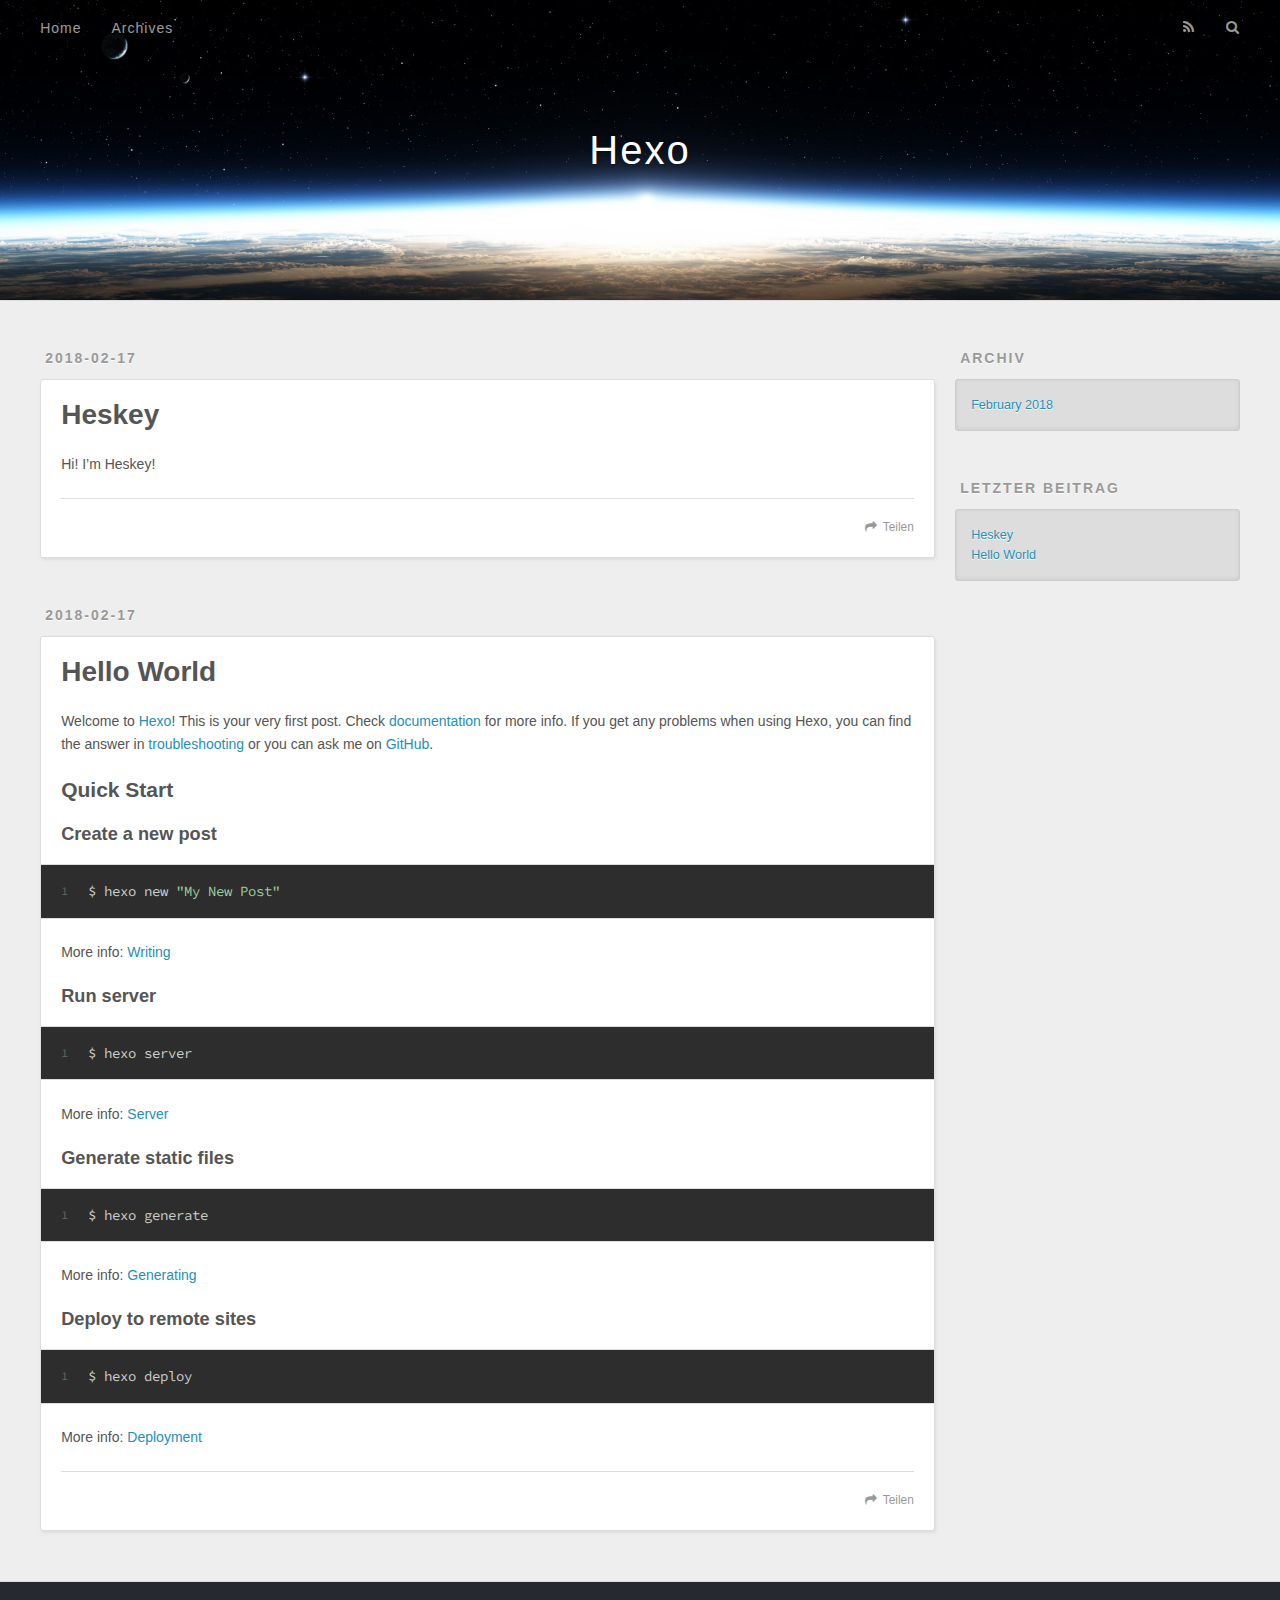
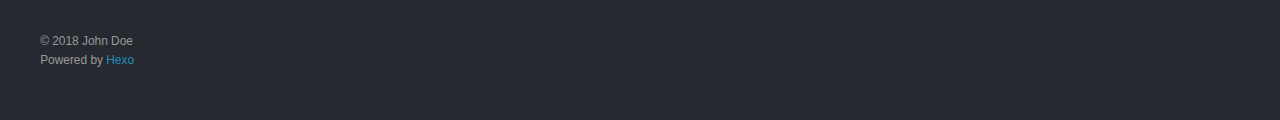
==== index.html @ 39c4d14b "Site updated: 2018-02-17 02:45:25" ====
<!DOCTYPE html>
<html>
<head>
  <meta charset="utf-8">
  

  
  <title>Hexo</title>
  <meta name="viewport" content="width=device-width, initial-scale=1, maximum-scale=1">
  <meta property="og:type" content="website">
<meta property="og:title" content="Hexo">
<meta property="og:url" content="http://yoursite.com/index.html">
<meta property="og:site_name" content="Hexo">
<meta name="twitter:card" content="summary">
<meta name="twitter:title" content="Hexo">
  
    <link rel="alternate" href="/atom.xml" title="Hexo" type="application/atom+xml">
  
  
    <link rel="icon" href="/favicon.png">
  
  
    <link href="//fonts.googleapis.com/css?family=Source+Code+Pro" rel="stylesheet" type="text/css">
  
  <link rel="stylesheet" href="/css/style.css">
</head>

<body>
  <div id="container">
    <div id="wrap">
      <header id="header">
  <div id="banner"></div>
  <div id="header-outer" class="outer">
    <div id="header-title" class="inner">
      <h1 id="logo-wrap">
        <a href="/" id="logo">Hexo</a>
      </h1>
      
    </div>
    <div id="header-inner" class="inner">
      <nav id="main-nav">
        <a id="main-nav-toggle" class="nav-icon"></a>
        
          <a class="main-nav-link" href="/">Home</a>
        
          <a class="main-nav-link" href="/archives">Archives</a>
        
      </nav>
      <nav id="sub-nav">
        
          <a id="nav-rss-link" class="nav-icon" href="/atom.xml" title="RSS Feed"></a>
        
        <a id="nav-search-btn" class="nav-icon" title="Suche"></a>
      </nav>
      <div id="search-form-wrap">
        <form action="//google.com/search" method="get" accept-charset="UTF-8" class="search-form"><input type="search" name="q" class="search-form-input" placeholder="Search"><button type="submit" class="search-form-submit">&#xF002;</button><input type="hidden" name="sitesearch" value="http://yoursite.com"></form>
      </div>
    </div>
  </div>
</header>
      <div class="outer">
        <section id="main">
  
    <article id="post-Heskey" class="article article-type-post" itemscope itemprop="blogPost">
  <div class="article-meta">
    <a href="/2018/02/17/Heskey/" class="article-date">
  <time datetime="2018-02-16T18:17:47.000Z" itemprop="datePublished">2018-02-17</time>
</a>
    
  </div>
  <div class="article-inner">
    
    
      <header class="article-header">
        
  
    <h1 itemprop="name">
      <a class="article-title" href="/2018/02/17/Heskey/">Heskey</a>
    </h1>
  

      </header>
    
    <div class="article-entry" itemprop="articleBody">
      
        <p>Hi! I’m Heskey! </p>

      
    </div>
    <footer class="article-footer">
      <a data-url="http://yoursite.com/2018/02/17/Heskey/" data-id="cjdq9gmnn0000gcxfr1thhrpx" class="article-share-link">Teilen</a>
      
      
    </footer>
  </div>
  
</article>


  
    <article id="post-hello-world" class="article article-type-post" itemscope itemprop="blogPost">
  <div class="article-meta">
    <a href="/2018/02/17/hello-world/" class="article-date">
  <time datetime="2018-02-16T17:08:47.591Z" itemprop="datePublished">2018-02-17</time>
</a>
    
  </div>
  <div class="article-inner">
    
    
      <header class="article-header">
        
  
    <h1 itemprop="name">
      <a class="article-title" href="/2018/02/17/hello-world/">Hello World</a>
    </h1>
  

      </header>
    
    <div class="article-entry" itemprop="articleBody">
      
        <p>Welcome to <a href="https://hexo.io/" target="_blank" rel="noopener">Hexo</a>! This is your very first post. Check <a href="https://hexo.io/docs/" target="_blank" rel="noopener">documentation</a> for more info. If you get any problems when using Hexo, you can find the answer in <a href="https://hexo.io/docs/troubleshooting.html" target="_blank" rel="noopener">troubleshooting</a> or you can ask me on <a href="https://github.com/hexojs/hexo/issues" target="_blank" rel="noopener">GitHub</a>.</p>
<h2 id="Quick-Start"><a href="#Quick-Start" class="headerlink" title="Quick Start"></a>Quick Start</h2><h3 id="Create-a-new-post"><a href="#Create-a-new-post" class="headerlink" title="Create a new post"></a>Create a new post</h3><figure class="highlight bash"><table><tr><td class="gutter"><pre><span class="line">1</span><br></pre></td><td class="code"><pre><span class="line">$ hexo new <span class="string">"My New Post"</span></span><br></pre></td></tr></table></figure>
<p>More info: <a href="https://hexo.io/docs/writing.html" target="_blank" rel="noopener">Writing</a></p>
<h3 id="Run-server"><a href="#Run-server" class="headerlink" title="Run server"></a>Run server</h3><figure class="highlight bash"><table><tr><td class="gutter"><pre><span class="line">1</span><br></pre></td><td class="code"><pre><span class="line">$ hexo server</span><br></pre></td></tr></table></figure>
<p>More info: <a href="https://hexo.io/docs/server.html" target="_blank" rel="noopener">Server</a></p>
<h3 id="Generate-static-files"><a href="#Generate-static-files" class="headerlink" title="Generate static files"></a>Generate static files</h3><figure class="highlight bash"><table><tr><td class="gutter"><pre><span class="line">1</span><br></pre></td><td class="code"><pre><span class="line">$ hexo generate</span><br></pre></td></tr></table></figure>
<p>More info: <a href="https://hexo.io/docs/generating.html" target="_blank" rel="noopener">Generating</a></p>
<h3 id="Deploy-to-remote-sites"><a href="#Deploy-to-remote-sites" class="headerlink" title="Deploy to remote sites"></a>Deploy to remote sites</h3><figure class="highlight bash"><table><tr><td class="gutter"><pre><span class="line">1</span><br></pre></td><td class="code"><pre><span class="line">$ hexo deploy</span><br></pre></td></tr></table></figure>
<p>More info: <a href="https://hexo.io/docs/deployment.html" target="_blank" rel="noopener">Deployment</a></p>

      
    </div>
    <footer class="article-footer">
      <a data-url="http://yoursite.com/2018/02/17/hello-world/" data-id="cjdq9gmnt0001gcxfs87y9gwb" class="article-share-link">Teilen</a>
      
      
    </footer>
  </div>
  
</article>


  


</section>
        
          <aside id="sidebar">
  
    

  
    

  
    
  
    
  <div class="widget-wrap">
    <h3 class="widget-title">Archiv</h3>
    <div class="widget">
      <ul class="archive-list"><li class="archive-list-item"><a class="archive-list-link" href="/archives/2018/02/">February 2018</a></li></ul>
    </div>
  </div>


  
    
  <div class="widget-wrap">
    <h3 class="widget-title">letzter Beitrag</h3>
    <div class="widget">
      <ul>
        
          <li>
            <a href="/2018/02/17/Heskey/">Heskey</a>
          </li>
        
          <li>
            <a href="/2018/02/17/hello-world/">Hello World</a>
          </li>
        
      </ul>
    </div>
  </div>

  
</aside>
        
      </div>
      <footer id="footer">
  
  <div class="outer">
    <div id="footer-info" class="inner">
      &copy; 2018 John Doe<br>
      Powered by <a href="http://hexo.io/" target="_blank">Hexo</a>
    </div>
  </div>
</footer>
    </div>
    <nav id="mobile-nav">
  
    <a href="/" class="mobile-nav-link">Home</a>
  
    <a href="/archives" class="mobile-nav-link">Archives</a>
  
</nav>
    

<script src="//ajax.googleapis.com/ajax/libs/jquery/2.0.3/jquery.min.js"></script>


  <link rel="stylesheet" href="/fancybox/jquery.fancybox.css">
  <script src="/fancybox/jquery.fancybox.pack.js"></script>


<script src="/js/script.js"></script>



  </div>
</body>
</html>
---- css/style.css ----
body {
  width: 100%;
}
body:before,
body:after {
  content: "";
  display: table;
}
body:after {
  clear: both;
}
html,
body,
div,
span,
applet,
object,
iframe,
h1,
h2,
h3,
h4,
h5,
h6,
p,
blockquote,
pre,
a,
abbr,
acronym,
address,
big,
cite,
code,
del,
dfn,
em,
img,
ins,
kbd,
q,
s,
samp,
small,
strike,
strong,
sub,
sup,
tt,
var,
dl,
dt,
dd,
ol,
ul,
li,
fieldset,
form,
label,
legend,
table,
caption,
tbody,
tfoot,
thead,
tr,
th,
td {
  margin: 0;
  padding: 0;
  border: 0;
  outline: 0;
  font-weight: inherit;
  font-style: inherit;
  font-family: inherit;
  font-size: 100%;
  vertical-align: baseline;
}
body {
  line-height: 1;
  color: #000;
  background: #fff;
}
ol,
ul {
  list-style: none;
}
table {
  border-collapse: separate;
  border-spacing: 0;
  vertical-align: middle;
}
caption,
th,
td {
  text-align: left;
  font-weight: normal;
  vertical-align: middle;
}
a img {
  border: none;
}
input,
button {
  margin: 0;
  padding: 0;
}
input::-moz-focus-inner,
button::-moz-focus-inner {
  border: 0;
  padding: 0;
}
@font-face {
  font-family: FontAwesome;
  font-style: normal;
  font-weight: normal;
  src: url("fonts/fontawesome-webfont.eot?v=#4.0.3");
  src: url("fonts/fontawesome-webfont.eot?#iefix&v=#4.0.3") format("embedded-opentype"), url("fonts/fontawesome-webfont.woff?v=#4.0.3") format("woff"), url("fonts/fontawesome-webfont.ttf?v=#4.0.3") format("truetype"), url("fonts/fontawesome-webfont.svg#fontawesomeregular?v=#4.0.3") format("svg");
}
html,
body,
#container {
  height: 100%;
}
body {
  background: #eee;
  font: 14px -apple-system, BlinkMacSystemFont, "Segoe UI", "Roboto", "Oxygen", "Ubuntu", "Cantarell", "Fira Sans", "Droid Sans", "Helvetica Neue", sans-serif;
  -webkit-text-size-adjust: 100%;
}
.outer {
  max-width: 1220px;
  margin: 0 auto;
  padding: 0 20px;
}
.outer:before,
.outer:after {
  content: "";
  display: table;
}
.outer:after {
  clear: both;
}
.inner {
  display: inline;
  float: left;
  width: 98.33333333333333%;
  margin: 0 0.833333333333333%;
}
.left,
.alignleft {
  float: left;
}
.right,
.alignright {
  float: right;
}
.clear {
  clear: both;
}
#container {
  position: relative;
}
.mobile-nav-on {
  overflow: hidden;
}
#wrap {
  height: 100%;
  width: 100%;
  position: absolute;
  top: 0;
  left: 0;
  -webkit-transition: 0.2s ease-out;
  -moz-transition: 0.2s ease-out;
  -ms-transition: 0.2s ease-out;
  transition: 0.2s ease-out;
  z-index: 1;
  background: #eee;
}
.mobile-nav-on #wrap {
  left: 280px;
}
@media screen and (min-width: 768px) {
  #main {
    display: inline;
    float: left;
    width: 73.33333333333333%;
    margin: 0 0.833333333333333%;
  }
}
.article-date,
.article-category-link,
.archive-year,
.widget-title {
  text-decoration: none;
  text-transform: uppercase;
  letter-spacing: 2px;
  color: #999;
  margin-bottom: 1em;
  margin-left: 5px;
  line-height: 1em;
  text-shadow: 0 1px #fff;
  font-weight: bold;
}
.article-inner,
.archive-article-inner {
  background: #fff;
  -webkit-box-shadow: 1px 2px 3px #ddd;
  box-shadow: 1px 2px 3px #ddd;
  border: 1px solid #ddd;
  border-radius: 3px;
}
.article-entry h1,
.widget h1 {
  font-size: 2em;
}
.article-entry h2,
.widget h2 {
  font-size: 1.5em;
}
.article-entry h3,
.widget h3 {
  font-size: 1.3em;
}
.article-entry h4,
.widget h4 {
  font-size: 1.2em;
}
.article-entry h5,
.widget h5 {
  font-size: 1em;
}
.article-entry h6,
.widget h6 {
  font-size: 1em;
  color: #999;
}
.article-entry hr,
.widget hr {
  border: 1px dashed #ddd;
}
.article-entry strong,
.widget strong {
  font-weight: bold;
}
.article-entry em,
.widget em,
.article-entry cite,
.widget cite {
  font-style: italic;
}
.article-entry sup,
.widget sup,
.article-entry sub,
.widget sub {
  font-size: 0.75em;
  line-height: 0;
  position: relative;
  vertical-align: baseline;
}
.article-entry sup,
.widget sup {
  top: -0.5em;
}
.article-entry sub,
.widget sub {
  bottom: -0.2em;
}
.article-entry small,
.widget small {
  font-size: 0.85em;
}
.article-entry acronym,
.widget acronym,
.article-entry abbr,
.widget abbr {
  border-bottom: 1px dotted;
}
.article-entry ul,
.widget ul,
.article-entry ol,
.widget ol,
.article-entry dl,
.widget dl {
  margin: 0 20px;
  line-height: 1.6em;
}
.article-entry ul ul,
.widget ul ul,
.article-entry ol ul,
.widget ol ul,
.article-entry ul ol,
.widget ul ol,
.article-entry ol ol,
.widget ol ol {
  margin-top: 0;
  margin-bottom: 0;
}
.article-entry ul,
.widget ul {
  list-style: disc;
}
.article-entry ol,
.widget ol {
  list-style: decimal;
}
.article-entry dt,
.widget dt {
  font-weight: bold;
}
#header {
  height: 300px;
  position: relative;
  border-bottom: 1px solid #ddd;
}
#header:before,
#header:after {
  content: "";
  position: absolute;
  left: 0;
  right: 0;
  height: 40px;
}
#header:before {
  top: 0;
  background: -webkit-linear-gradient(rgba(0,0,0,0.2), transparent);
  background: -moz-linear-gradient(rgba(0,0,0,0.2), transparent);
  background: -ms-linear-gradient(rgba(0,0,0,0.2), transparent);
  background: linear-gradient(rgba(0,0,0,0.2), transparent);
}
#header:after {
  bottom: 0;
  background: -webkit-linear-gradient(transparent, rgba(0,0,0,0.2));
  background: -moz-linear-gradient(transparent, rgba(0,0,0,0.2));
  background: -ms-linear-gradient(transparent, rgba(0,0,0,0.2));
  background: linear-gradient(transparent, rgba(0,0,0,0.2));
}
#header-outer {
  height: 100%;
  position: relative;
}
#header-inner {
  position: relative;
  overflow: hidden;
}
#banner {
  position: absolute;
  top: 0;
  left: 0;
  width: 100%;
  height: 100%;
  background: url("images/banner.jpg") center #000;
  -webkit-background-size: cover;
  -moz-background-size: cover;
  background-size: cover;
  z-index: -1;
}
#header-title {
  text-align: center;
  height: 40px;
  position: absolute;
  top: 50%;
  left: 0;
  margin-top: -20px;
}
#logo,
#subtitle {
  text-decoration: none;
  color: #fff;
  font-weight: 300;
  text-shadow: 0 1px 4px rgba(0,0,0,0.3);
}
#logo {
  font-size: 40px;
  line-height: 40px;
  letter-spacing: 2px;
}
#subtitle {
  font-size: 16px;
  line-height: 16px;
  letter-spacing: 1px;
}
#subtitle-wrap {
  margin-top: 16px;
}
#main-nav {
  float: left;
  margin-left: -15px;
}
.nav-icon,
.main-nav-link {
  float: left;
  color: #fff;
  opacity: 0.6;
  text-decoration: none;
  text-shadow: 0 1px rgba(0,0,0,0.2);
  -webkit-transition: opacity 0.2s;
  -moz-transition: opacity 0.2s;
  -ms-transition: opacity 0.2s;
  transition: opacity 0.2s;
  display: block;
  padding: 20px 15px;
}
.nav-icon:hover,
.main-nav-link:hover {
  opacity: 1;
}
.nav-icon {
  font-family: FontAwesome;
  text-align: center;
  font-size: 14px;
  width: 14px;
  height: 14px;
  padding: 20px 15px;
  position: relative;
  cursor: pointer;
}
.main-nav-link {
  font-weight: 300;
  letter-spacing: 1px;
}
@media screen and (max-width: 479px) {
  .main-nav-link {
    display: none;
  }
}
#main-nav-toggle {
  display: none;
}
#main-nav-toggle:before {
  content: "\f0c9";
}
@media screen and (max-width: 479px) {
  #main-nav-toggle {
    display: block;
  }
}
#sub-nav {
  float: right;
  margin-right: -15px;
}
#nav-rss-link:before {
  content: "\f09e";
}
#nav-search-btn:before {
  content: "\f002";
}
#search-form-wrap {
  position: absolute;
  top: 15px;
  width: 150px;
  height: 30px;
  right: -150px;
  opacity: 0;
  -webkit-transition: 0.2s ease-out;
  -moz-transition: 0.2s ease-out;
  -ms-transition: 0.2s ease-out;
  transition: 0.2s ease-out;
}
#search-form-wrap.on {
  opacity: 1;
  right: 0;
}
@media screen and (max-width: 479px) {
  #search-form-wrap {
    width: 100%;
    right: -100%;
  }
}
.search-form {
  position: absolute;
  top: 0;
  left: 0;
  right: 0;
  background: #fff;
  padding: 5px 15px;
  border-radius: 15px;
  -webkit-box-shadow: 0 0 10px rgba(0,0,0,0.3);
  box-shadow: 0 0 10px rgba(0,0,0,0.3);
}
.search-form-input {
  border: none;
  background: none;
  color: #555;
  width: 100%;
  font: 13px -apple-system, BlinkMacSystemFont, "Segoe UI", "Roboto", "Oxygen", "Ubuntu", "Cantarell", "Fira Sans", "Droid Sans", "Helvetica Neue", sans-serif;
  outline: none;
}
.search-form-input::-webkit-search-results-decoration,
.search-form-input::-webkit-search-cancel-button {
  -webkit-appearance: none;
}
.search-form-submit {
  position: absolute;
  top: 50%;
  right: 10px;
  margin-top: -7px;
  font: 13px FontAwesome;
  border: none;
  background: none;
  color: #bbb;
  cursor: pointer;
}
.search-form-submit:hover,
.search-form-submit:focus {
  color: #777;
}
.article {
  margin: 50px 0;
}
.article-inner {
  overflow: hidden;
}
.article-meta:before,
.article-meta:after {
  content: "";
  display: table;
}
.article-meta:after {
  clear: both;
}
.article-date {
  float: left;
}
.article-category {
  float: left;
  line-height: 1em;
  color: #ccc;
  text-shadow: 0 1px #fff;
  margin-left: 8px;
}
.article-category:before {
  content: "\2022";
}
.article-category-link {
  margin: 0 12px 1em;
}
.article-header {
  padding: 20px 20px 0;
}
.article-title {
  text-decoration: none;
  font-size: 2em;
  font-weight: bold;
  color: #555;
  line-height: 1.1em;
  -webkit-transition: color 0.2s;
  -moz-transition: color 0.2s;
  -ms-transition: color 0.2s;
  transition: color 0.2s;
}
a.article-title:hover {
  color: #258fb8;
}
.article-entry {
  color: #555;
  padding: 0 20px;
}
.article-entry:before,
.article-entry:after {
  content: "";
  display: table;
}
.article-entry:after {
  clear: both;
}
.article-entry p,
.article-entry table {
  line-height: 1.6em;
  margin: 1.6em 0;
}
.article-entry h1,
.article-entry h2,
.article-entry h3,
.article-entry h4,
.article-entry h5,
.article-entry h6 {
  font-weight: bold;
}
.article-entry h1,
.article-entry h2,
.article-entry h3,
.article-entry h4,
.article-entry h5,
.article-entry h6 {
  line-height: 1.1em;
  margin: 1.1em 0;
}
.article-entry a {
  color: #258fb8;
  text-decoration: none;
}
.article-entry a:hover {
  text-decoration: underline;
}
.article-entry ul,
.article-entry ol,
.article-entry dl {
  margin-top: 1.6em;
  margin-bottom: 1.6em;
}
.article-entry img,
.article-entry video {
  max-width: 100%;
  height: auto;
  display: block;
  margin: auto;
}
.article-entry iframe {
  border: none;
}
.article-entry table {
  width: 100%;
  border-collapse: collapse;
  border-spacing: 0;
}
.article-entry th {
  font-weight: bold;
  border-bottom: 3px solid #ddd;
  padding-bottom: 0.5em;
}
.article-entry td {
  border-bottom: 1px solid #ddd;
  padding: 10px 0;
}
.article-entry blockquote {
  font-family: Georgia, "Times New Roman", serif;
  font-size: 1.4em;
  margin: 1.6em 20px;
  text-align: center;
}
.article-entry blockquote footer {
  font-size: 14px;
  margin: 1.6em 0;
  font-family: -apple-system, BlinkMacSystemFont, "Segoe UI", "Roboto", "Oxygen", "Ubuntu", "Cantarell", "Fira Sans", "Droid Sans", "Helvetica Neue", sans-serif;
}
.article-entry blockquote footer cite:before {
  content: "—";
  padding: 0 0.5em;
}
.article-entry .pullquote {
  text-align: left;
  width: 45%;
  margin: 0;
}
.article-entry .pullquote.left {
  margin-left: 0.5em;
  margin-right: 1em;
}
.article-entry .pullquote.right {
  margin-right: 0.5em;
  margin-left: 1em;
}
.article-entry .caption {
  color: #999;
  display: block;
  font-size: 0.9em;
  margin-top: 0.5em;
  position: relative;
  text-align: center;
}
.article-entry .video-container {
  position: relative;
  padding-top: 56.25%;
  height: 0;
  overflow: hidden;
}
.article-entry .video-container iframe,
.article-entry .video-container object,
.article-entry .video-container embed {
  position: absolute;
  top: 0;
  left: 0;
  width: 100%;
  height: 100%;
  margin-top: 0;
}
.article-more-link a {
  display: inline-block;
  line-height: 1em;
  padding: 6px 15px;
  border-radius: 15px;
  background: #eee;
  color: #999;
  text-shadow: 0 1px #fff;
  text-decoration: none;
}
.article-more-link a:hover {
  background: #258fb8;
  color: #fff;
  text-decoration: none;
  text-shadow: 0 1px #1e7293;
}
.article-footer {
  font-size: 0.85em;
  line-height: 1.6em;
  border-top: 1px solid #ddd;
  padding-top: 1.6em;
  margin: 0 20px 20px;
}
.article-footer:before,
.article-footer:after {
  content: "";
  display: table;
}
.article-footer:after {
  clear: both;
}
.article-footer a {
  color: #999;
  text-decoration: none;
}
.article-footer a:hover {
  color: #555;
}
.article-tag-list-item {
  float: left;
  margin-right: 10px;
}
.article-tag-list-link:before {
  content: "#";
}
.article-comment-link {
  float: right;
}
.article-comment-link:before {
  content: "\f075";
  font-family: FontAwesome;
  padding-right: 8px;
}
.article-share-link {
  cursor: pointer;
  float: right;
  margin-left: 20px;
}
.article-share-link:before {
  content: "\f064";
  font-family: FontAwesome;
  padding-right: 6px;
}
#article-nav {
  position: relative;
}
#article-nav:before,
#article-nav:after {
  content: "";
  display: table;
}
#article-nav:after {
  clear: both;
}
@media screen and (min-width: 768px) {
  #article-nav {
    margin: 50px 0;
  }
  #article-nav:before {
    width: 8px;
    height: 8px;
    position: absolute;
    top: 50%;
    left: 50%;
    margin-top: -4px;
    margin-left: -4px;
    content: "";
    border-radius: 50%;
    background: #ddd;
    -webkit-box-shadow: 0 1px 2px #fff;
    box-shadow: 0 1px 2px #fff;
  }
}
.article-nav-link-wrap {
  text-decoration: none;
  text-shadow: 0 1px #fff;
  color: #999;
  -webkit-box-sizing: border-box;
  -moz-box-sizing: border-box;
  box-sizing: border-box;
  margin-top: 50px;
  text-align: center;
  display: block;
}
.article-nav-link-wrap:hover {
  color: #555;
}
@media screen and (min-width: 768px) {
  .article-nav-link-wrap {
    width: 50%;
    margin-top: 0;
  }
}
@media screen and (min-width: 768px) {
  #article-nav-newer {
    float: left;
    text-align: right;
    padding-right: 20px;
  }
}
@media screen and (min-width: 768px) {
  #article-nav-older {
    float: right;
    text-align: left;
    padding-left: 20px;
  }
}
.article-nav-caption {
  text-transform: uppercase;
  letter-spacing: 2px;
  color: #ddd;
  line-height: 1em;
  font-weight: bold;
}
#article-nav-newer .article-nav-caption {
  margin-right: -2px;
}
.article-nav-title {
  font-size: 0.85em;
  line-height: 1.6em;
  margin-top: 0.5em;
}
.article-share-box {
  position: absolute;
  display: none;
  background: #fff;
  -webkit-box-shadow: 1px 2px 10px rgba(0,0,0,0.2);
  box-shadow: 1px 2px 10px rgba(0,0,0,0.2);
  border-radius: 3px;
  margin-left: -145px;
  overflow: hidden;
  z-index: 1;
}
.article-share-box.on {
  display: block;
}
.article-share-input {
  width: 100%;
  background: none;
  -webkit-box-sizing: border-box;
  -moz-box-sizing: border-box;
  box-sizing: border-box;
  font: 14px -apple-system, BlinkMacSystemFont, "Segoe UI", "Roboto", "Oxygen", "Ubuntu", "Cantarell", "Fira Sans", "Droid Sans", "Helvetica Neue", sans-serif;
  padding: 0 15px;
  color: #555;
  outline: none;
  border: 1px solid #ddd;
  border-radius: 3px 3px 0 0;
  height: 36px;
  line-height: 36px;
}
.article-share-links {
  background: #eee;
}
.article-share-links:before,
.article-share-links:after {
  content: "";
  display: table;
}
.article-share-links:after {
  clear: both;
}
.article-share-twitter,
.article-share-facebook,
.article-share-pinterest,
.article-share-google {
  width: 50px;
  height: 36px;
  display: block;
  float: left;
  position: relative;
  color: #999;
  text-shadow: 0 1px #fff;
}
.article-share-twitter:before,
.article-share-facebook:before,
.article-share-pinterest:before,
.article-share-google:before {
  font-size: 20px;
  font-family: FontAwesome;
  width: 20px;
  height: 20px;
  position: absolute;
  top: 50%;
  left: 50%;
  margin-top: -10px;
  margin-left: -10px;
  text-align: center;
}
.article-share-twitter:hover,
.article-share-facebook:hover,
.article-share-pinterest:hover,
.article-share-google:hover {
  color: #fff;
}
.article-share-twitter:before {
  content: "\f099";
}
.article-share-twitter:hover {
  background: #00aced;
  text-shadow: 0 1px #008abe;
}
.article-share-facebook:before {
  content: "\f09a";
}
.article-share-facebook:hover {
  background: #3b5998;
  text-shadow: 0 1px #2f477a;
}
.article-share-pinterest:before {
  content: "\f0d2";
}
.article-share-pinterest:hover {
  background: #cb2027;
  text-shadow: 0 1px #a21a1f;
}
.article-share-google:before {
  content: "\f0d5";
}
.article-share-google:hover {
  background: #dd4b39;
  text-shadow: 0 1px #be3221;
}
.article-gallery {
  background: #000;
  position: relative;
}
.article-gallery-photos {
  position: relative;
  overflow: hidden;
}
.article-gallery-img {
  display: none;
  max-width: 100%;
}
.article-gallery-img:first-child {
  display: block;
}
.article-gallery-img.loaded {
  position: absolute;
  display: block;
}
.article-gallery-img img {
  display: block;
  max-width: 100%;
  margin: 0 auto;
}
#comments {
  background: #fff;
  -webkit-box-shadow: 1px 2px 3px #ddd;
  box-shadow: 1px 2px 3px #ddd;
  padding: 20px;
  border: 1px solid #ddd;
  border-radius: 3px;
  margin: 50px 0;
}
#comments a {
  color: #258fb8;
}
.archives-wrap {
  margin: 50px 0;
}
.archives:before,
.archives:after {
  content: "";
  display: table;
}
.archives:after {
  clear: both;
}
.archive-year-wrap {
  margin-bottom: 1em;
}
.archives {
  -webkit-column-gap: 10px;
  -moz-column-gap: 10px;
  column-gap: 10px;
}
@media screen and (min-width: 480px) and (max-width: 767px) {
  .archives {
    -webkit-column-count: 2;
    -moz-column-count: 2;
    column-count: 2;
  }
}
@media screen and (min-width: 768px) {
  .archives {
    -webkit-column-count: 3;
    -moz-column-count: 3;
    column-count: 3;
  }
}
.archive-article {
  -webkit-column-break-inside: avoid;
  page-break-inside: avoid;
  overflow: hidden;
  break-inside: avoid-column;
}
.archive-article-inner {
  padding: 10px;
  margin-bottom: 15px;
}
.archive-article-title {
  text-decoration: none;
  font-weight: bold;
  color: #555;
  -webkit-transition: color 0.2s;
  -moz-transition: color 0.2s;
  -ms-transition: color 0.2s;
  transition: color 0.2s;
  line-height: 1.6em;
}
.archive-article-title:hover {
  color: #258fb8;
}
.archive-article-footer {
  margin-top: 1em;
}
.archive-article-date {
  color: #999;
  text-decoration: none;
  font-size: 0.85em;
  line-height: 1em;
  margin-bottom: 0.5em;
  display: block;
}
#page-nav {
  margin: 50px auto;
  background: #fff;
  -webkit-box-shadow: 1px 2px 3px #ddd;
  box-shadow: 1px 2px 3px #ddd;
  border: 1px solid #ddd;
  border-radius: 3px;
  text-align: center;
  color: #999;
  overflow: hidden;
}
#page-nav:before,
#page-nav:after {
  content: "";
  display: table;
}
#page-nav:after {
  clear: both;
}
#page-nav a,
#page-nav span {
  padding: 10px 20px;
  line-height: 1;
  height: 2ex;
}
#page-nav a {
  color: #999;
  text-decoration: none;
}
#page-nav a:hover {
  background: #999;
  color: #fff;
}
#page-nav .prev {
  float: left;
}
#page-nav .next {
  float: right;
}
#page-nav .page-number {
  display: inline-block;
}
@media screen and (max-width: 479px) {
  #page-nav .page-number {
    display: none;
  }
}
#page-nav .current {
  color: #555;
  font-weight: bold;
}
#page-nav .space {
  color: #ddd;
}
#footer {
  background: #262a30;
  padding: 50px 0;
  border-top: 1px solid #ddd;
  color: #999;
}
#footer a {
  color: #258fb8;
  text-decoration: none;
}
#footer a:hover {
  text-decoration: underline;
}
#footer-info {
  line-height: 1.6em;
  font-size: 0.85em;
}
.article-entry pre,
.article-entry .highlight {
  background: #2d2d2d;
  margin: 0 -20px;
  padding: 15px 20px;
  border-style: solid;
  border-color: #ddd;
  border-width: 1px 0;
  overflow: auto;
  color: #ccc;
  line-height: 22.400000000000002px;
}
.article-entry .highlight .gutter pre,
.article-entry .gist .gist-file .gist-data .line-numbers {
  color: #666;
  font-size: 0.85em;
}
.article-entry pre,
.article-entry code {
  font-family: "Source Code Pro", Consolas, Monaco, Menlo, Consolas, monospace;
}
.article-entry code {
  background: #eee;
  text-shadow: 0 1px #fff;
  padding: 0 0.3em;
}
.article-entry pre code {
  background: none;
  text-shadow: none;
  padding: 0;
}
.article-entry .highlight pre {
  border: none;
  margin: 0;
  padding: 0;
}
.article-entry .highlight table {
  margin: 0;
  width: auto;
}
.article-entry .highlight td {
  border: none;
  padding: 0;
}
.article-entry .highlight figcaption {
  font-size: 0.85em;
  color: #999;
  line-height: 1em;
  margin-bottom: 1em;
}
.article-entry .highlight figcaption:before,
.article-entry .highlight figcaption:after {
  content: "";
  display: table;
}
.article-entry .highlight figcaption:after {
  clear: both;
}
.article-entry .highlight figcaption a {
  float: right;
}
.article-entry .highlight .gutter pre {
  text-align: right;
  padding-right: 20px;
}
.article-entry .highlight .line {
  height: 22.400000000000002px;
}
.article-entry .highlight .line.marked {
  background: #515151;
}
.article-entry .gist {
  margin: 0 -20px;
  border-style: solid;
  border-color: #ddd;
  border-width: 1px 0;
  background: #2d2d2d;
  padding: 15px 20px 15px 0;
}
.article-entry .gist .gist-file {
  border: none;
  font-family: "Source Code Pro", Consolas, Monaco, Menlo, Consolas, monospace;
  margin: 0;
}
.article-entry .gist .gist-file .gist-data {
  background: none;
  border: none;
}
.article-entry .gist .gist-file .gist-data .line-numbers {
  background: none;
  border: none;
  padding: 0 20px 0 0;
}
.article-entry .gist .gist-file .gist-data .line-data {
  padding: 0 !important;
}
.article-entry .gist .gist-file .highlight {
  margin: 0;
  padding: 0;
  border: none;
}
.article-entry .gist .gist-file .gist-meta {
  background: #2d2d2d;
  color: #999;
  font: 0.85em -apple-system, BlinkMacSystemFont, "Segoe UI", "Roboto", "Oxygen", "Ubuntu", "Cantarell", "Fira Sans", "Droid Sans", "Helvetica Neue", sans-serif;
  text-shadow: 0 0;
  padding: 0;
  margin-top: 1em;
  margin-left: 20px;
}
.article-entry .gist .gist-file .gist-meta a {
  color: #258fb8;
  font-weight: normal;
}
.article-entry .gist .gist-file .gist-meta a:hover {
  text-decoration: underline;
}
pre .comment,
pre .title {
  color: #999;
}
pre .variable,
pre .attribute,
pre .tag,
pre .regexp,
pre .ruby .constant,
pre .xml .tag .title,
pre .xml .pi,
pre .xml .doctype,
pre .html .doctype,
pre .css .id,
pre .css .class,
pre .css .pseudo {
  color: #f2777a;
}
pre .number,
pre .preprocessor,
pre .built_in,
pre .literal,
pre .params,
pre .constant {
  color: #f99157;
}
pre .class,
pre .ruby .class .title,
pre .css .rules .attribute {
  color: #9c9;
}
pre .string,
pre .value,
pre .inheritance,
pre .header,
pre .ruby .symbol,
pre .xml .cdata {
  color: #9c9;
}
pre .css .hexcolor {
  color: #6cc;
}
pre .function,
pre .python .decorator,
pre .python .title,
pre .ruby .function .title,
pre .ruby .title .keyword,
pre .perl .sub,
pre .javascript .title,
pre .coffeescript .title {
  color: #69c;
}
pre .keyword,
pre .javascript .function {
  color: #c9c;
}
@media screen and (max-width: 479px) {
  #mobile-nav {
    position: absolute;
    top: 0;
    left: 0;
    width: 280px;
    height: 100%;
    background: #191919;
    border-right: 1px solid #fff;
  }
}
@media screen and (max-width: 479px) {
  .mobile-nav-link {
    display: block;
    color: #999;
    text-decoration: none;
    padding: 15px 20px;
    font-weight: bold;
  }
  .mobile-nav-link:hover {
    color: #fff;
  }
}
@media screen and (min-width: 768px) {
  #sidebar {
    display: inline;
    float: left;
    width: 23.333333333333332%;
    margin: 0 0.833333333333333%;
  }
}
.widget-wrap {
  margin: 50px 0;
}
.widget {
  color: #777;
  text-shadow: 0 1px #fff;
  background: #ddd;
  -webkit-box-shadow: 0 -1px 4px #ccc inset;
  box-shadow: 0 -1px 4px #ccc inset;
  border: 1px solid #ccc;
  padding: 15px;
  border-radius: 3px;
}
.widget a {
  color: #258fb8;
  text-decoration: none;
}
.widget a:hover {
  text-decoration: underline;
}
.widget ul ul,
.widget ol ul,
.widget dl ul,
.widget ul ol,
.widget ol ol,
.widget dl ol,
.widget ul dl,
.widget ol dl,
.widget dl dl {
  margin-left: 15px;
  list-style: disc;
}
.widget {
  line-height: 1.6em;
  word-wrap: break-word;
  font-size: 0.9em;
}
.widget ul,
.widget ol {
  list-style: none;
  margin: 0;
}
.widget ul ul,
.widget ol ul,
.widget ul ol,
.widget ol ol {
  margin: 0 20px;
}
.widget ul ul,
.widget ol ul {
  list-style: disc;
}
.widget ul ol,
.widget ol ol {
  list-style: decimal;
}
.category-list-count,
.tag-list-count,
.archive-list-count {
  padding-left: 5px;
  color: #999;
  font-size: 0.85em;
}
.category-list-count:before,
.tag-list-count:before,
.archive-list-count:before {
  content: "(";
}
.category-list-count:after,
.tag-list-count:after,
.archive-list-count:after {
  content: ")";
}
.tagcloud a {
  margin-right: 5px;
  display: inline-block;
}
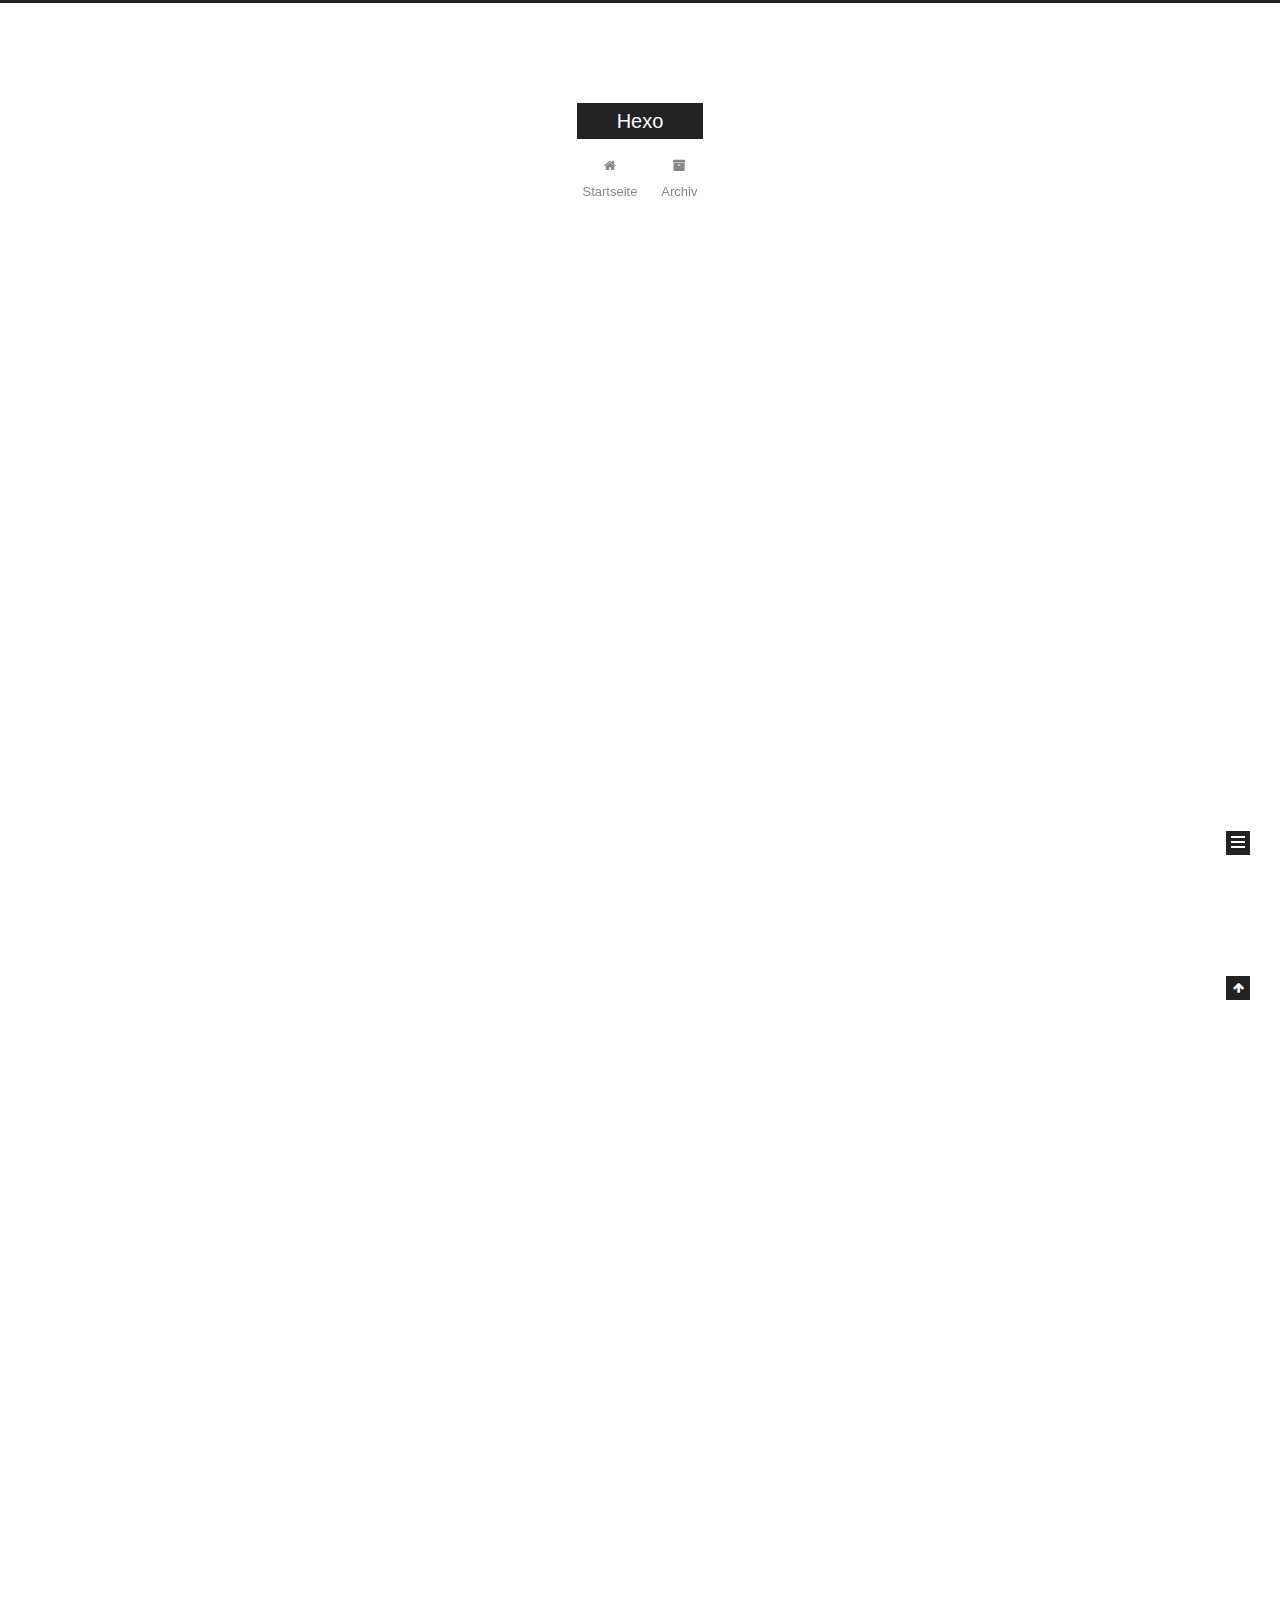
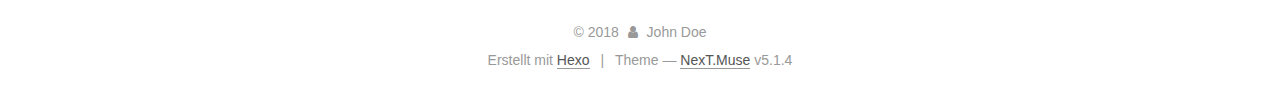
==== commit fe16dd78: "Site updated: 2018-02-17 03:28:01" ====
--- a/index.html
+++ b/index.html
@@ -1,126 +1,425 @@
 <!DOCTYPE html>
-<html>
+
+
+
+  
+
+
+<html class="theme-next muse use-motion" lang="">
 <head>
-  <meta charset="utf-8">
-  
-
-  
-  <title>Hexo</title>
-  <meta name="viewport" content="width=device-width, initial-scale=1, maximum-scale=1">
-  <meta property="og:type" content="website">
+  <meta charset="UTF-8"/>
+<meta http-equiv="X-UA-Compatible" content="IE=edge" />
+<meta name="viewport" content="width=device-width, initial-scale=1, maximum-scale=1"/>
+<meta name="theme-color" content="#222">
+
+
+
+
+
+
+
+
+
+<meta http-equiv="Cache-Control" content="no-transform" />
+<meta http-equiv="Cache-Control" content="no-siteapp" />
+
+
+
+
+
+
+
+
+
+
+
+
+
+
+
+
+  
+  
+  <link href="/lib/fancybox/source/jquery.fancybox.css?v=2.1.5" rel="stylesheet" type="text/css" />
+
+
+
+
+
+
+
+<link href="/lib/font-awesome/css/font-awesome.min.css?v=4.6.2" rel="stylesheet" type="text/css" />
+
+<link href="/css/main.css?v=5.1.4" rel="stylesheet" type="text/css" />
+
+
+  <link rel="apple-touch-icon" sizes="180x180" href="/images/apple-touch-icon-next.png?v=5.1.4">
+
+
+  <link rel="icon" type="image/png" sizes="32x32" href="/images/favicon-32x32-next.png?v=5.1.4">
+
+
+  <link rel="icon" type="image/png" sizes="16x16" href="/images/favicon-16x16-next.png?v=5.1.4">
+
+
+  <link rel="mask-icon" href="/images/logo.svg?v=5.1.4" color="#222">
+
+
+
+
+
+  <meta name="keywords" content="Hexo, NexT" />
+
+
+
+
+
+
+
+
+
+
+<meta property="og:type" content="website">
 <meta property="og:title" content="Hexo">
 <meta property="og:url" content="http://yoursite.com/index.html">
 <meta property="og:site_name" content="Hexo">
 <meta name="twitter:card" content="summary">
 <meta name="twitter:title" content="Hexo">
-  
-    <link rel="alternate" href="/atom.xml" title="Hexo" type="application/atom+xml">
-  
-  
-    <link rel="icon" href="/favicon.png">
-  
-  
-    <link href="//fonts.googleapis.com/css?family=Source+Code+Pro" rel="stylesheet" type="text/css">
-  
-  <link rel="stylesheet" href="/css/style.css">
+
+
+
+<script type="text/javascript" id="hexo.configurations">
+  var NexT = window.NexT || {};
+  var CONFIG = {
+    root: '/',
+    scheme: 'Muse',
+    version: '5.1.4',
+    sidebar: {"position":"left","display":"post","offset":12,"b2t":false,"scrollpercent":false,"onmobile":false},
+    fancybox: true,
+    tabs: true,
+    motion: {"enable":true,"async":false,"transition":{"post_block":"fadeIn","post_header":"slideDownIn","post_body":"slideDownIn","coll_header":"slideLeftIn","sidebar":"slideUpIn"}},
+    duoshuo: {
+      userId: '0',
+      author: 'Author'
+    },
+    algolia: {
+      applicationID: '',
+      apiKey: '',
+      indexName: '',
+      hits: {"per_page":10},
+      labels: {"input_placeholder":"Search for Posts","hits_empty":"We didn't find any results for the search: ${query}","hits_stats":"${hits} results found in ${time} ms"}
+    }
+  };
+</script>
+
+
+
+  <link rel="canonical" href="http://yoursite.com/"/>
+
+
+
+
+
+  <title>Hexo</title>
+  
+
+
+
+
+
+
+
+
 </head>
 
-<body>
-  <div id="container">
-    <div id="wrap">
-      <header id="header">
-  <div id="banner"></div>
-  <div id="header-outer" class="outer">
-    <div id="header-title" class="inner">
-      <h1 id="logo-wrap">
-        <a href="/" id="logo">Hexo</a>
-      </h1>
-      
+<body itemscope itemtype="http://schema.org/WebPage" lang="">
+
+  
+  
+    
+  
+
+  <div class="container sidebar-position-left 
+  page-home">
+    <div class="headband"></div>
+
+    <header id="header" class="header" itemscope itemtype="http://schema.org/WPHeader">
+      <div class="header-inner"><div class="site-brand-wrapper">
+  <div class="site-meta ">
+    
+
+    <div class="custom-logo-site-title">
+      <a href="/"  class="brand" rel="start">
+        <span class="logo-line-before"><i></i></span>
+        <span class="site-title">Hexo</span>
+        <span class="logo-line-after"><i></i></span>
+      </a>
     </div>
-    <div id="header-inner" class="inner">
-      <nav id="main-nav">
-        <a id="main-nav-toggle" class="nav-icon"></a>
-        
-          <a class="main-nav-link" href="/">Home</a>
-        
-          <a class="main-nav-link" href="/archives">Archives</a>
-        
-      </nav>
-      <nav id="sub-nav">
-        
-          <a id="nav-rss-link" class="nav-icon" href="/atom.xml" title="RSS Feed"></a>
-        
-        <a id="nav-search-btn" class="nav-icon" title="Suche"></a>
-      </nav>
-      <div id="search-form-wrap">
-        <form action="//google.com/search" method="get" accept-charset="UTF-8" class="search-form"><input type="search" name="q" class="search-form-input" placeholder="Search"><button type="submit" class="search-form-submit">&#xF002;</button><input type="hidden" name="sitesearch" value="http://yoursite.com"></form>
-      </div>
+      
+        <p class="site-subtitle"></p>
+      
+  </div>
+
+  <div class="site-nav-toggle">
+    <button>
+      <span class="btn-bar"></span>
+      <span class="btn-bar"></span>
+      <span class="btn-bar"></span>
+    </button>
+  </div>
+</div>
+
+<nav class="site-nav">
+  
+
+  
+    <ul id="menu" class="menu">
+      
+        
+        <li class="menu-item menu-item-home">
+          <a href="/" rel="section">
+            
+              <i class="menu-item-icon fa fa-fw fa-home"></i> <br />
+            
+            Startseite
+          </a>
+        </li>
+      
+        
+        <li class="menu-item menu-item-archives">
+          <a href="/archives/" rel="section">
+            
+              <i class="menu-item-icon fa fa-fw fa-archive"></i> <br />
+            
+            Archiv
+          </a>
+        </li>
+      
+
+      
+    </ul>
+  
+
+  
+</nav>
+
+
+
+ </div>
+    </header>
+
+    <main id="main" class="main">
+      <div class="main-inner">
+        <div class="content-wrap">
+          <div id="content" class="content">
+            
+  <section id="posts" class="posts-expand">
+    
+      
+
+  
+
+  
+  
+  
+
+  <article class="post post-type-normal" itemscope itemtype="http://schema.org/Article">
+  
+  
+  
+  <div class="post-block">
+    <link itemprop="mainEntityOfPage" href="http://yoursite.com/2018/02/17/Heskey/">
+
+    <span hidden itemprop="author" itemscope itemtype="http://schema.org/Person">
+      <meta itemprop="name" content="John Doe">
+      <meta itemprop="description" content="">
+      <meta itemprop="image" content="/images/avatar.gif">
+    </span>
+
+    <span hidden itemprop="publisher" itemscope itemtype="http://schema.org/Organization">
+      <meta itemprop="name" content="Hexo">
+    </span>
+
+    
+      <header class="post-header">
+
+        
+        
+          <h1 class="post-title" itemprop="name headline">
+                
+                <a class="post-title-link" href="/2018/02/17/Heskey/" itemprop="url">Heskey</a></h1>
+        
+
+        <div class="post-meta">
+          <span class="post-time">
+            
+              <span class="post-meta-item-icon">
+                <i class="fa fa-calendar-o"></i>
+              </span>
+              
+                <span class="post-meta-item-text">Veröffentlicht am</span>
+              
+              <time title="Post created" itemprop="dateCreated datePublished" datetime="2018-02-17T02:17:47+08:00">
+                2018-02-17
+              </time>
+            
+
+            
+
+            
+          </span>
+
+          
+
+          
+            
+          
+
+          
+          
+
+          
+
+          
+
+          
+
+        </div>
+      </header>
+    
+
+    
+    
+    
+    <div class="post-body" itemprop="articleBody">
+
+      
+      
+
+      
+        
+          
+            <p>Hi! I’m Heskey! </p>
+
+          
+        
+      
     </div>
-  </div>
-</header>
-      <div class="outer">
-        <section id="main">
-  
-    <article id="post-Heskey" class="article article-type-post" itemscope itemprop="blogPost">
-  <div class="article-meta">
-    <a href="/2018/02/17/Heskey/" class="article-date">
-  <time datetime="2018-02-16T18:17:47.000Z" itemprop="datePublished">2018-02-17</time>
-</a>
-    
-  </div>
-  <div class="article-inner">
-    
-    
-      <header class="article-header">
-        
-  
-    <h1 itemprop="name">
-      <a class="article-title" href="/2018/02/17/Heskey/">Heskey</a>
-    </h1>
-  
-
-      </header>
-    
-    <div class="article-entry" itemprop="articleBody">
-      
-        <p>Hi! I’m Heskey! </p>
-
-      
-    </div>
-    <footer class="article-footer">
-      <a data-url="http://yoursite.com/2018/02/17/Heskey/" data-id="cjdq9gmnn0000gcxfr1thhrpx" class="article-share-link">Teilen</a>
-      
+    
+    
+    
+
+    
+
+    
+
+    
+
+    <footer class="post-footer">
+      
+
+      
+
+      
+
+      
+      
+        <div class="post-eof"></div>
       
     </footer>
   </div>
   
-</article>
-
-
-  
-    <article id="post-hello-world" class="article article-type-post" itemscope itemprop="blogPost">
-  <div class="article-meta">
-    <a href="/2018/02/17/hello-world/" class="article-date">
-  <time datetime="2018-02-16T17:08:47.591Z" itemprop="datePublished">2018-02-17</time>
-</a>
-    
-  </div>
-  <div class="article-inner">
-    
-    
-      <header class="article-header">
-        
-  
-    <h1 itemprop="name">
-      <a class="article-title" href="/2018/02/17/hello-world/">Hello World</a>
-    </h1>
-  
-
+  
+  
+  </article>
+
+
+    
+      
+
+  
+
+  
+  
+  
+
+  <article class="post post-type-normal" itemscope itemtype="http://schema.org/Article">
+  
+  
+  
+  <div class="post-block">
+    <link itemprop="mainEntityOfPage" href="http://yoursite.com/2018/02/17/hello-world/">
+
+    <span hidden itemprop="author" itemscope itemtype="http://schema.org/Person">
+      <meta itemprop="name" content="John Doe">
+      <meta itemprop="description" content="">
+      <meta itemprop="image" content="/images/avatar.gif">
+    </span>
+
+    <span hidden itemprop="publisher" itemscope itemtype="http://schema.org/Organization">
+      <meta itemprop="name" content="Hexo">
+    </span>
+
+    
+      <header class="post-header">
+
+        
+        
+          <h1 class="post-title" itemprop="name headline">
+                
+                <a class="post-title-link" href="/2018/02/17/hello-world/" itemprop="url">Hello World</a></h1>
+        
+
+        <div class="post-meta">
+          <span class="post-time">
+            
+              <span class="post-meta-item-icon">
+                <i class="fa fa-calendar-o"></i>
+              </span>
+              
+                <span class="post-meta-item-text">Veröffentlicht am</span>
+              
+              <time title="Post created" itemprop="dateCreated datePublished" datetime="2018-02-17T01:08:47+08:00">
+                2018-02-17
+              </time>
+            
+
+            
+
+            
+          </span>
+
+          
+
+          
+            
+          
+
+          
+          
+
+          
+
+          
+
+          
+
+        </div>
       </header>
     
-    <div class="article-entry" itemprop="articleBody">
-      
-        <p>Welcome to <a href="https://hexo.io/" target="_blank" rel="noopener">Hexo</a>! This is your very first post. Check <a href="https://hexo.io/docs/" target="_blank" rel="noopener">documentation</a> for more info. If you get any problems when using Hexo, you can find the answer in <a href="https://hexo.io/docs/troubleshooting.html" target="_blank" rel="noopener">troubleshooting</a> or you can ask me on <a href="https://github.com/hexojs/hexo/issues" target="_blank" rel="noopener">GitHub</a>.</p>
+
+    
+    
+    
+    <div class="post-body" itemprop="articleBody">
+
+      
+      
+
+      
+        
+          
+            <p>Welcome to <a href="https://hexo.io/" target="_blank" rel="noopener">Hexo</a>! This is your very first post. Check <a href="https://hexo.io/docs/" target="_blank" rel="noopener">documentation</a> for more info. If you get any problems when using Hexo, you can find the answer in <a href="https://hexo.io/docs/troubleshooting.html" target="_blank" rel="noopener">troubleshooting</a> or you can ask me on <a href="https://github.com/hexojs/hexo/issues" target="_blank" rel="noopener">GitHub</a>.</p>
 <h2 id="Quick-Start"><a href="#Quick-Start" class="headerlink" title="Quick Start"></a>Quick Start</h2><h3 id="Create-a-new-post"><a href="#Create-a-new-post" class="headerlink" title="Create a new post"></a>Create a new post</h3><figure class="highlight bash"><table><tr><td class="gutter"><pre><span class="line">1</span><br></pre></td><td class="code"><pre><span class="line">$ hexo new <span class="string">"My New Post"</span></span><br></pre></td></tr></table></figure>
 <p>More info: <a href="https://hexo.io/docs/writing.html" target="_blank" rel="noopener">Writing</a></p>
 <h3 id="Run-server"><a href="#Run-server" class="headerlink" title="Run server"></a>Run server</h3><figure class="highlight bash"><table><tr><td class="gutter"><pre><span class="line">1</span><br></pre></td><td class="code"><pre><span class="line">$ hexo server</span><br></pre></td></tr></table></figure>
@@ -130,95 +429,307 @@
 <h3 id="Deploy-to-remote-sites"><a href="#Deploy-to-remote-sites" class="headerlink" title="Deploy to remote sites"></a>Deploy to remote sites</h3><figure class="highlight bash"><table><tr><td class="gutter"><pre><span class="line">1</span><br></pre></td><td class="code"><pre><span class="line">$ hexo deploy</span><br></pre></td></tr></table></figure>
 <p>More info: <a href="https://hexo.io/docs/deployment.html" target="_blank" rel="noopener">Deployment</a></p>
 
+          
+        
       
     </div>
-    <footer class="article-footer">
-      <a data-url="http://yoursite.com/2018/02/17/hello-world/" data-id="cjdq9gmnt0001gcxfs87y9gwb" class="article-share-link">Teilen</a>
-      
+    
+    
+    
+
+    
+
+    
+
+    
+
+    <footer class="post-footer">
+      
+
+      
+
+      
+
+      
+      
+        <div class="post-eof"></div>
       
     </footer>
   </div>
   
-</article>
-
-
-  
-
-
-</section>
-        
-          <aside id="sidebar">
-  
-    
-
-  
-    
-
-  
-    
-  
-    
-  <div class="widget-wrap">
-    <h3 class="widget-title">Archiv</h3>
-    <div class="widget">
-      <ul class="archive-list"><li class="archive-list-item"><a class="archive-list-link" href="/archives/2018/02/">February 2018</a></li></ul>
+  
+  
+  </article>
+
+
+    
+  </section>
+
+  
+
+
+          </div>
+          
+
+
+          
+
+        </div>
+        
+          
+  
+  <div class="sidebar-toggle">
+    <div class="sidebar-toggle-line-wrap">
+      <span class="sidebar-toggle-line sidebar-toggle-line-first"></span>
+      <span class="sidebar-toggle-line sidebar-toggle-line-middle"></span>
+      <span class="sidebar-toggle-line sidebar-toggle-line-last"></span>
     </div>
   </div>
 
-
-  
-    
-  <div class="widget-wrap">
-    <h3 class="widget-title">letzter Beitrag</h3>
-    <div class="widget">
-      <ul>
-        
-          <li>
-            <a href="/2018/02/17/Heskey/">Heskey</a>
-          </li>
-        
-          <li>
-            <a href="/2018/02/17/hello-world/">Hello World</a>
-          </li>
-        
-      </ul>
+  <aside id="sidebar" class="sidebar">
+    
+    <div class="sidebar-inner">
+
+      
+
+      
+
+      <section class="site-overview-wrap sidebar-panel sidebar-panel-active">
+        <div class="site-overview">
+          <div class="site-author motion-element" itemprop="author" itemscope itemtype="http://schema.org/Person">
+            
+              <p class="site-author-name" itemprop="name">John Doe</p>
+              <p class="site-description motion-element" itemprop="description"></p>
+          </div>
+
+          <nav class="site-state motion-element">
+
+            
+              <div class="site-state-item site-state-posts">
+              
+                <a href="/archives/">
+              
+                  <span class="site-state-item-count">2</span>
+                  <span class="site-state-item-name">Artikel</span>
+                </a>
+              </div>
+            
+
+            
+
+            
+
+          </nav>
+
+          
+
+          
+
+          
+          
+
+          
+          
+
+          
+
+        </div>
+      </section>
+
+      
+
+      
+
     </div>
+  </aside>
+
+
+        
+      </div>
+    </main>
+
+    <footer id="footer" class="footer">
+      <div class="footer-inner">
+        <div class="copyright">&copy; <span itemprop="copyrightYear">2018</span>
+  <span class="with-love">
+    <i class="fa fa-user"></i>
+  </span>
+  <span class="author" itemprop="copyrightHolder">John Doe</span>
+
+  
+</div>
+
+
+  <div class="powered-by">Erstellt mit  <a class="theme-link" target="_blank" href="https://hexo.io">Hexo</a></div>
+
+
+
+  <span class="post-meta-divider">|</span>
+
+
+
+  <div class="theme-info">Theme &mdash; <a class="theme-link" target="_blank" href="https://github.com/iissnan/hexo-theme-next">NexT.Muse</a> v5.1.4</div>
+
+
+
+
+        
+
+
+
+
+
+
+
+        
+      </div>
+    </footer>
+
+    
+      <div class="back-to-top">
+        <i class="fa fa-arrow-up"></i>
+        
+      </div>
+    
+
+    
+
   </div>
 
   
-</aside>
-        
-      </div>
-      <footer id="footer">
-  
-  <div class="outer">
-    <div id="footer-info" class="inner">
-      &copy; 2018 John Doe<br>
-      Powered by <a href="http://hexo.io/" target="_blank">Hexo</a>
-    </div>
-  </div>
-</footer>
-    </div>
-    <nav id="mobile-nav">
-  
-    <a href="/" class="mobile-nav-link">Home</a>
-  
-    <a href="/archives" class="mobile-nav-link">Archives</a>
-  
-</nav>
-    
-
-<script src="//ajax.googleapis.com/ajax/libs/jquery/2.0.3/jquery.min.js"></script>
-
-
-  <link rel="stylesheet" href="/fancybox/jquery.fancybox.css">
-  <script src="/fancybox/jquery.fancybox.pack.js"></script>
-
-
-<script src="/js/script.js"></script>
-
-
-
-  </div>
+
+<script type="text/javascript">
+  if (Object.prototype.toString.call(window.Promise) !== '[object Function]') {
+    window.Promise = null;
+  }
+</script>
+
+
+
+
+
+
+
+
+
+  
+
+
+
+
+
+
+
+
+
+
+
+
+  
+  
+    <script type="text/javascript" src="/lib/jquery/index.js?v=2.1.3"></script>
+  
+
+  
+  
+    <script type="text/javascript" src="/lib/fastclick/lib/fastclick.min.js?v=1.0.6"></script>
+  
+
+  
+  
+    <script type="text/javascript" src="/lib/jquery_lazyload/jquery.lazyload.js?v=1.9.7"></script>
+  
+
+  
+  
+    <script type="text/javascript" src="/lib/velocity/velocity.min.js?v=1.2.1"></script>
+  
+
+  
+  
+    <script type="text/javascript" src="/lib/velocity/velocity.ui.min.js?v=1.2.1"></script>
+  
+
+  
+  
+    <script type="text/javascript" src="/lib/fancybox/source/jquery.fancybox.pack.js?v=2.1.5"></script>
+  
+
+
+  
+
+
+  <script type="text/javascript" src="/js/src/utils.js?v=5.1.4"></script>
+
+  <script type="text/javascript" src="/js/src/motion.js?v=5.1.4"></script>
+
+
+
+  
+  
+
+  
+
+  
+
+
+  <script type="text/javascript" src="/js/src/bootstrap.js?v=5.1.4"></script>
+
+
+
+  
+
+
+  
+
+
+
+
+	
+
+
+
+
+
+  
+
+
+
+
+
+  
+
+
+
+
+
+
+
+
+
+
+
+
+  
+
+
+
+
+
+  
+
+  
+
+  
+
+  
+  
+
+  
+
+  
+
+  
+
 </body>
-</html>+</html>
--- a/css/main.css
+++ b/css/main.css
@@ -0,0 +1,2662 @@
+/* normalize.css v3.0.2 | MIT License | git.io/normalize */
+html {
+  font-family: sans-serif; /* 1 */
+  -ms-text-size-adjust: 100%; /* 2 */
+  -webkit-text-size-adjust: 100%; /* 2 */
+}
+body {
+  margin: 0;
+}
+article,
+aside,
+details,
+figcaption,
+figure,
+footer,
+header,
+hgroup,
+main,
+menu,
+nav,
+section,
+summary {
+  display: block;
+}
+audio,
+canvas,
+progress,
+video {
+  display: inline-block; /* 1 */
+  vertical-align: baseline; /* 2 */
+}
+audio:not([controls]) {
+  display: none;
+  height: 0;
+}
+[hidden],
+template {
+  display: none;
+}
+a {
+  background-color: transparent;
+}
+a:active,
+a:hover {
+  outline: 0;
+}
+abbr[title] {
+  border-bottom: 1px dotted;
+}
+b,
+strong {
+  font-weight: bold;
+}
+dfn {
+  font-style: italic;
+}
+h1 {
+  font-size: 2em;
+  margin: 0.67em 0;
+}
+mark {
+  background: #ff0;
+  color: #000;
+}
+small {
+  font-size: 80%;
+}
+sub,
+sup {
+  font-size: 75%;
+  line-height: 0;
+  position: relative;
+  vertical-align: baseline;
+}
+sup {
+  top: -0.5em;
+}
+sub {
+  bottom: -0.25em;
+}
+img {
+  border: 0;
+}
+svg:not(:root) {
+  overflow: hidden;
+}
+figure {
+  margin: 1em 40px;
+}
+hr {
+  -moz-box-sizing: content-box;
+  box-sizing: content-box;
+  height: 0;
+}
+pre {
+  overflow: auto;
+}
+code,
+kbd,
+pre,
+samp {
+  font-family: monospace, monospace;
+  font-size: 1em;
+}
+button,
+input,
+optgroup,
+select,
+textarea {
+  color: inherit; /* 1 */
+  font: inherit; /* 2 */
+  margin: 0; /* 3 */
+}
+button {
+  overflow: visible;
+}
+button,
+select {
+  text-transform: none;
+}
+button,
+html input[type="button"],
+input[type="reset"],
+input[type="submit"] {
+  -webkit-appearance: button; /* 2 */
+  cursor: pointer; /* 3 */
+}
+button[disabled],
+html input[disabled] {
+  cursor: default;
+}
+button::-moz-focus-inner,
+input::-moz-focus-inner {
+  border: 0;
+  padding: 0;
+}
+input {
+  line-height: normal;
+}
+input[type="checkbox"],
+input[type="radio"] {
+  box-sizing: border-box; /* 1 */
+  padding: 0; /* 2 */
+}
+input[type="number"]::-webkit-inner-spin-button,
+input[type="number"]::-webkit-outer-spin-button {
+  height: auto;
+}
+input[type="search"] {
+  -webkit-appearance: textfield; /* 1 */
+  -moz-box-sizing: content-box;
+  -webkit-box-sizing: content-box; /* 2 */
+  box-sizing: content-box;
+}
+input[type="search"]::-webkit-search-cancel-button,
+input[type="search"]::-webkit-search-decoration {
+  -webkit-appearance: none;
+}
+fieldset {
+  border: 1px solid #c0c0c0;
+  margin: 0 2px;
+  padding: 0.35em 0.625em 0.75em;
+}
+legend {
+  border: 0; /* 1 */
+  padding: 0; /* 2 */
+}
+textarea {
+  overflow: auto;
+}
+optgroup {
+  font-weight: bold;
+}
+table {
+  border-collapse: collapse;
+  border-spacing: 0;
+}
+td,
+th {
+  padding: 0;
+}
+::selection {
+  background: #262a30;
+  color: #fff;
+}
+body {
+  position: relative;
+  font-family: 'Lato', "PingFang SC", "Microsoft YaHei", sans-serif;
+  font-size: 14px;
+  line-height: 2;
+  color: #555;
+  background: #fff;
+}
+@media (max-width: 767px) {
+  body {
+    padding-right: 0 !important;
+  }
+}
+@media (min-width: 768px) and (max-width: 991px) {
+  body {
+    padding-right: 0 !important;
+  }
+}
+@media (min-width: 1600px) {
+  body {
+    font-size: 16px;
+  }
+}
+h1,
+h2,
+h3,
+h4,
+h5,
+h6 {
+  margin: 0;
+  padding: 0;
+  font-weight: bold;
+  line-height: 1.5;
+  font-family: 'Lato', "PingFang SC", "Microsoft YaHei", sans-serif;
+}
+h2,
+h3,
+h4,
+h5,
+h6 {
+  margin: 20px 0 15px;
+}
+h1 {
+  font-size: 22px;
+}
+@media (max-width: 767px) {
+  h1 {
+    font-size: 18px;
+  }
+}
+h2 {
+  font-size: 20px;
+}
+@media (max-width: 767px) {
+  h2 {
+    font-size: 16px;
+  }
+}
+h3 {
+  font-size: 18px;
+}
+@media (max-width: 767px) {
+  h3 {
+    font-size: 14px;
+  }
+}
+h4 {
+  font-size: 16px;
+}
+@media (max-width: 767px) {
+  h4 {
+    font-size: 12px;
+  }
+}
+h5 {
+  font-size: 14px;
+}
+@media (max-width: 767px) {
+  h5 {
+    font-size: 10px;
+  }
+}
+h6 {
+  font-size: 12px;
+}
+@media (max-width: 767px) {
+  h6 {
+    font-size: 8px;
+  }
+}
+p {
+  margin: 0 0 20px 0;
+}
+a {
+  color: #555;
+  text-decoration: none;
+  outline: none;
+  border-bottom: 1px solid #999;
+  word-wrap: break-word;
+}
+a:hover {
+  color: #222;
+  border-bottom-color: #222;
+}
+blockquote {
+  margin: 0;
+  padding: 0;
+}
+img {
+  display: block;
+  margin: auto;
+  max-width: 100%;
+  height: auto;
+}
+hr {
+  margin: 40px 0;
+  height: 3px;
+  border: none;
+  background-color: #ddd;
+  background-image: repeating-linear-gradient(-45deg, #fff, #fff 4px, transparent 4px, transparent 8px);
+}
+blockquote {
+  padding: 0 15px;
+  color: #666;
+  border-left: 4px solid #ddd;
+}
+blockquote cite::before {
+  content: "-";
+  padding: 0 5px;
+}
+dt {
+  font-weight: 700;
+}
+dd {
+  margin: 0;
+  padding: 0;
+}
+kbd {
+  border: 1px solid #ccc;
+  border-radius: 0.2em;
+  box-shadow: 0.1em 0.1em 0.2em rgba(0,0,0,0.1);
+  background-color: #f9f9f9;
+  font-family: inherit;
+  background-image: -webkit-linear-gradient(top, #eee, #fff, #eee);
+  padding: 0.1em 0.3em;
+  white-space: nowrap;
+}
+.text-left {
+  text-align: left;
+}
+.text-center {
+  text-align: center;
+}
+.text-right {
+  text-align: right;
+}
+.text-justify {
+  text-align: justify;
+}
+.text-nowrap {
+  white-space: nowrap;
+}
+.text-lowercase {
+  text-transform: lowercase;
+}
+.text-uppercase {
+  text-transform: uppercase;
+}
+.text-capitalize {
+  text-transform: capitalize;
+}
+.center-block {
+  display: block;
+  margin-left: auto;
+  margin-right: auto;
+}
+.clearfix:before,
+.clearfix:after {
+  content: " ";
+  display: table;
+}
+.clearfix:after {
+  clear: both;
+}
+.pullquote {
+  width: 45%;
+}
+.pullquote.left {
+  float: left;
+  margin-left: 5px;
+  margin-right: 10px;
+}
+.pullquote.right {
+  float: right;
+  margin-left: 10px;
+  margin-right: 5px;
+}
+.affix.affix.affix {
+  position: fixed;
+}
+.translation {
+  margin-top: -20px;
+  font-size: 14px;
+  color: #999;
+}
+.scrollbar-measure {
+  width: 100px;
+  height: 100px;
+  overflow: scroll;
+  position: absolute;
+  top: -9999px;
+}
+.use-motion .motion-element {
+  opacity: 0;
+}
+table {
+  margin: 20px 0;
+  width: 100%;
+  border-collapse: collapse;
+  border-spacing: 0;
+  border: 1px solid #ddd;
+  font-size: 14px;
+  table-layout: fixed;
+  word-wrap: break-all;
+}
+table>tbody>tr:nth-of-type(odd) {
+  background-color: #f9f9f9;
+}
+table>tbody>tr:hover {
+  background-color: #f5f5f5;
+}
+caption,
+th,
+td {
+  padding: 8px;
+  text-align: left;
+  vertical-align: middle;
+  font-weight: normal;
+}
+th,
+td {
+  border-bottom: 3px solid #ddd;
+  border-right: 1px solid #eee;
+}
+th {
+  padding-bottom: 10px;
+  font-weight: 700;
+}
+td {
+  border-bottom-width: 1px;
+}
+html,
+body {
+  height: 100%;
+}
+.container {
+  position: relative;
+  min-height: 100%;
+}
+.header-inner {
+  margin: 0 auto;
+  padding: 100px 0 70px;
+  width: 700px;
+}
+@media (min-width: 1600px) {
+  .container .header-inner {
+    width: 900px;
+  }
+}
+.main {
+  padding-bottom: 150px;
+}
+.main-inner {
+  margin: 0 auto;
+  width: 700px;
+}
+@media (min-width: 1600px) {
+  .container .main-inner {
+    width: 900px;
+  }
+}
+.footer {
+  position: absolute;
+  left: 0;
+  bottom: 0;
+  width: 100%;
+  min-height: 50px;
+}
+.footer-inner {
+  box-sizing: border-box;
+  margin: 20px auto;
+  width: 700px;
+}
+@media (min-width: 1600px) {
+  .container .footer-inner {
+    width: 900px;
+  }
+}
+pre,
+.highlight {
+  overflow: auto;
+  margin: 20px 0;
+  padding: 0;
+  font-size: 13px;
+  color: #4d4d4c;
+  background: #f7f7f7;
+  line-height: 1.6;
+}
+pre,
+code {
+  font-family: consolas, Menlo, "PingFang SC", "Microsoft YaHei", monospace;
+}
+code {
+  padding: 2px 4px;
+  word-wrap: break-word;
+  color: #555;
+  background: #eee;
+  border-radius: 3px;
+  font-size: 13px;
+}
+pre {
+  padding: 10px;
+}
+pre code {
+  padding: 0;
+  color: #4d4d4c;
+  background: none;
+  text-shadow: none;
+}
+.highlight {
+  border-radius: 1px;
+}
+.highlight pre {
+  border: none;
+  margin: 0;
+  padding: 10px 0;
+}
+.highlight table {
+  margin: 0;
+  width: auto;
+  border: none;
+}
+.highlight td {
+  border: none;
+  padding: 0;
+}
+.highlight figcaption {
+  font-size: 1em;
+  color: #4d4d4c;
+  line-height: 1em;
+  margin-bottom: 1em;
+}
+.highlight figcaption:before,
+.highlight figcaption:after {
+  content: " ";
+  display: table;
+}
+.highlight figcaption:after {
+  clear: both;
+}
+.highlight figcaption a {
+  float: right;
+  color: #4d4d4c;
+}
+.highlight figcaption a:hover {
+  border-bottom-color: #4d4d4c;
+}
+.highlight .gutter pre {
+  padding-left: 10px;
+  padding-right: 10px;
+  color: #869194;
+  text-align: right;
+  background-color: #eff2f3;
+}
+.highlight .code pre {
+  width: 100%;
+  padding-left: 10px;
+  padding-right: 10px;
+  background-color: #f7f7f7;
+}
+.highlight .line {
+  height: 20px;
+}
+.gutter {
+  -webkit-user-select: none;
+  -moz-user-select: none;
+  -ms-user-select: none;
+  user-select: none;
+}
+.gist table {
+  width: auto;
+}
+.gist table td {
+  border: none;
+}
+pre .deletion {
+  background: #fdd;
+}
+pre .addition {
+  background: #dfd;
+}
+pre .meta {
+  color: #8959a8;
+}
+pre .comment {
+  color: #8e908c;
+}
+pre .variable,
+pre .attribute,
+pre .tag,
+pre .regexp,
+pre .ruby .constant,
+pre .xml .tag .title,
+pre .xml .pi,
+pre .xml .doctype,
+pre .html .doctype,
+pre .css .id,
+pre .css .class,
+pre .css .pseudo {
+  color: #c82829;
+}
+pre .number,
+pre .preprocessor,
+pre .built_in,
+pre .literal,
+pre .params,
+pre .constant,
+pre .command {
+  color: #f5871f;
+}
+pre .ruby .class .title,
+pre .css .rules .attribute,
+pre .string,
+pre .value,
+pre .inheritance,
+pre .header,
+pre .ruby .symbol,
+pre .xml .cdata,
+pre .special,
+pre .number,
+pre .formula {
+  color: #718c00;
+}
+pre .title,
+pre .css .hexcolor {
+  color: #3e999f;
+}
+pre .function,
+pre .python .decorator,
+pre .python .title,
+pre .ruby .function .title,
+pre .ruby .title .keyword,
+pre .perl .sub,
+pre .javascript .title,
+pre .coffeescript .title {
+  color: #4271ae;
+}
+pre .keyword,
+pre .javascript .function {
+  color: #8959a8;
+}
+.full-image.full-image.full-image.full-image {
+  border: none;
+  max-width: 100%;
+  width: auto;
+  margin: 20px auto 25px;
+}
+@media (min-width: 992px) {
+  .full-image.full-image.full-image.full-image {
+    max-width: none;
+    width: 110%;
+    margin: 25px -5%;
+  }
+}
+.blockquote-center,
+.page-home .post-type-quote blockquote,
+.page-post-detail .post-type-quote blockquote {
+  position: relative;
+  margin: 40px 0;
+  padding: 0;
+  border-left: none;
+  text-align: center;
+}
+.blockquote-center::before,
+.page-home .post-type-quote blockquote::before,
+.page-post-detail .post-type-quote blockquote::before,
+.blockquote-center::after,
+.page-home .post-type-quote blockquote::after,
+.page-post-detail .post-type-quote blockquote::after {
+  position: absolute;
+  content: ' ';
+  display: block;
+  width: 100%;
+  height: 24px;
+  opacity: 0.2;
+  background-repeat: no-repeat;
+  background-position: 0 -6px;
+  background-size: 22px 22px;
+}
+.blockquote-center::before,
+.page-home .post-type-quote blockquote::before,
+.page-post-detail .post-type-quote blockquote::before {
+  top: -20px;
+  background-image: url("../images/quote-l.svg");
+  border-top: 1px solid #ccc;
+}
+.blockquote-center::after,
+.page-home .post-type-quote blockquote::after,
+.page-post-detail .post-type-quote blockquote::after {
+  bottom: -20px;
+  background-image: url("../images/quote-r.svg");
+  border-bottom: 1px solid #ccc;
+  background-position: 100% 8px;
+}
+.blockquote-center p,
+.page-home .post-type-quote blockquote p,
+.page-post-detail .post-type-quote blockquote p,
+.blockquote-center div,
+.page-home .post-type-quote blockquote div,
+.page-post-detail .post-type-quote blockquote div {
+  text-align: center;
+}
+.post .post-body .group-picture img {
+  box-sizing: border-box;
+  padding: 0 3px;
+  border: none;
+}
+.post .group-picture-row {
+  overflow: hidden;
+  margin-top: 6px;
+}
+.post .group-picture-row:first-child {
+  margin-top: 0;
+}
+.post .group-picture-column {
+  float: left;
+}
+.page-post-detail .post-body .group-picture-column {
+  float: none;
+  margin-top: 10px;
+  width: auto !important;
+}
+.page-post-detail .post-body .group-picture-column img {
+  margin: 0 auto;
+}
+.page-archive .group-picture-container {
+  overflow: hidden;
+}
+.page-archive .group-picture-row {
+  float: left;
+}
+.page-archive .group-picture-row:first-child {
+  margin-top: 6px;
+}
+.page-archive .group-picture-column {
+  max-width: 150px;
+  max-height: 150px;
+}
+.post-body .note {
+  position: relative;
+  padding: 15px;
+  margin-bottom: 20px;
+  border: 1px solid #eee;
+  border-left-width: 5px;
+  border-radius: 3px;
+}
+.post-body .note h2,
+.post-body .note h3,
+.post-body .note h4,
+.post-body .note h5,
+.post-body .note h6 {
+  margin-top: 0;
+  margin-bottom: 0;
+  border-bottom: initial;
+  padding-top: 0 !important;
+}
+.post-body .note p:first-child,
+.post-body .note ul:first-child,
+.post-body .note ol:first-child,
+.post-body .note table:first-child,
+.post-body .note pre:first-child,
+.post-body .note blockquote:first-child {
+  margin-top: 0;
+}
+.post-body .note p:last-child,
+.post-body .note ul:last-child,
+.post-body .note ol:last-child,
+.post-body .note table:last-child,
+.post-body .note pre:last-child,
+.post-body .note blockquote:last-child {
+  margin-bottom: 0;
+}
+.post-body .note.default {
+  border-left-color: #777;
+}
+.post-body .note.default h2,
+.post-body .note.default h3,
+.post-body .note.default h4,
+.post-body .note.default h5,
+.post-body .note.default h6 {
+  color: #777;
+}
+.post-body .note.primary {
+  border-left-color: #6f42c1;
+}
+.post-body .note.primary h2,
+.post-body .note.primary h3,
+.post-body .note.primary h4,
+.post-body .note.primary h5,
+.post-body .note.primary h6 {
+  color: #6f42c1;
+}
+.post-body .note.info {
+  border-left-color: #428bca;
+}
+.post-body .note.info h2,
+.post-body .note.info h3,
+.post-body .note.info h4,
+.post-body .note.info h5,
+.post-body .note.info h6 {
+  color: #428bca;
+}
+.post-body .note.success {
+  border-left-color: #5cb85c;
+}
+.post-body .note.success h2,
+.post-body .note.success h3,
+.post-body .note.success h4,
+.post-body .note.success h5,
+.post-body .note.success h6 {
+  color: #5cb85c;
+}
+.post-body .note.warning {
+  border-left-color: #f0ad4e;
+}
+.post-body .note.warning h2,
+.post-body .note.warning h3,
+.post-body .note.warning h4,
+.post-body .note.warning h5,
+.post-body .note.warning h6 {
+  color: #f0ad4e;
+}
+.post-body .note.danger {
+  border-left-color: #d9534f;
+}
+.post-body .note.danger h2,
+.post-body .note.danger h3,
+.post-body .note.danger h4,
+.post-body .note.danger h5,
+.post-body .note.danger h6 {
+  color: #d9534f;
+}
+.post-body .label {
+  display: inline;
+  padding: 0 2px;
+  white-space: nowrap;
+}
+.post-body .label.default {
+  background-color: #f0f0f0;
+}
+.post-body .label.primary {
+  background-color: #efe6f7;
+}
+.post-body .label.info {
+  background-color: #e5f2f8;
+}
+.post-body .label.success {
+  background-color: #e7f4e9;
+}
+.post-body .label.warning {
+  background-color: #fcf6e1;
+}
+.post-body .label.danger {
+  background-color: #fae8eb;
+}
+.post-body .tabs {
+  position: relative;
+  display: block;
+  margin-bottom: 20px;
+  padding-top: 10px;
+}
+.post-body .tabs ul.nav-tabs {
+  margin: 0;
+  padding: 0;
+  display: flex;
+  margin-bottom: -1px;
+}
+@media (max-width: 413px) {
+  .post-body .tabs ul.nav-tabs {
+    display: block;
+    margin-bottom: 5px;
+  }
+}
+.post-body .tabs ul.nav-tabs li.tab {
+  list-style-type: none !important;
+  margin: 0 0.25em 0 0;
+  border-top: 3px solid transparent;
+  border-left: 1px solid transparent;
+  border-right: 1px solid transparent;
+}
+@media (max-width: 413px) {
+  .post-body .tabs ul.nav-tabs li.tab {
+    margin: initial;
+    border-top: 1px solid transparent;
+    border-left: 3px solid transparent;
+    border-right: 1px solid transparent;
+    border-bottom: 1px solid transparent;
+  }
+}
+.post-body .tabs ul.nav-tabs li.tab a {
+  outline: 0;
+  border-bottom: initial;
+  display: block;
+  line-height: 1.8em;
+  padding: 0.25em 0.75em;
+  transition-duration: 0.2s;
+  transition-timing-function: ease-out;
+  transition-delay: 0s;
+}
+.post-body .tabs ul.nav-tabs li.tab a i {
+  width: 1.285714285714286em;
+}
+.post-body .tabs ul.nav-tabs li.tab.active {
+  border-top: 3px solid #fc6423;
+  border-left: 1px solid #ddd;
+  border-right: 1px solid #ddd;
+  background-color: #fff;
+}
+@media (max-width: 413px) {
+  .post-body .tabs ul.nav-tabs li.tab.active {
+    border-top: 1px solid #ddd;
+    border-left: 3px solid #fc6423;
+    border-right: 1px solid #ddd;
+    border-bottom: 1px solid #ddd;
+  }
+}
+.post-body .tabs ul.nav-tabs li.tab.active a {
+  cursor: default;
+  color: #555;
+}
+.post-body .tabs .tab-content {
+  background-color: #fff;
+}
+.post-body .tabs .tab-content .tab-pane {
+  border: 1px solid #ddd;
+  padding: 20px 20px 0 20px;
+}
+.post-body .tabs .tab-content .tab-pane:not(.active) {
+  display: none !important;
+}
+.post-body .tabs .tab-content .tab-pane.active {
+  display: block !important;
+}
+.btn {
+  display: inline-block;
+  padding: 0 20px;
+  font-size: 14px;
+  color: #fff;
+  background: #222;
+  border: 2px solid #222;
+  text-decoration: none;
+  border-radius: 0;
+  transition-property: background-color;
+  transition-duration: 0.2s;
+  transition-timing-function: ease-in-out;
+  transition-delay: 0s;
+  line-height: 2;
+}
+.btn:hover {
+  border-color: #222;
+  color: #222;
+  background: #fff;
+}
+.btn +.btn {
+  margin: 0 0 8px 8px;
+}
+.btn .fa-fw {
+  width: 1.285714285714286em;
+  text-align: left;
+}
+.btn-bar {
+  display: block;
+  width: 22px;
+  height: 2px;
+  background: #555;
+  border-radius: 1px;
+}
+.btn-bar+.btn-bar {
+  margin-top: 4px;
+}
+.pagination {
+  margin: 120px 0 40px;
+  text-align: center;
+  border-top: 1px solid #eee;
+}
+.page-number-basic,
+.pagination .prev,
+.pagination .next,
+.pagination .page-number,
+.pagination .space {
+  display: inline-block;
+  position: relative;
+  top: -1px;
+  margin: 0 10px;
+  padding: 0 11px;
+}
+@media (max-width: 767px) {
+  .page-number-basic,
+  .pagination .prev,
+  .pagination .next,
+  .pagination .page-number,
+  .pagination .space {
+    margin: 0 5px;
+  }
+}
+.pagination .prev,
+.pagination .next,
+.pagination .page-number {
+  border-bottom: 0;
+  border-top: 1px solid #eee;
+  transition-property: border-color;
+  transition-duration: 0.2s;
+  transition-timing-function: ease-in-out;
+  transition-delay: 0s;
+}
+.pagination .prev:hover,
+.pagination .next:hover,
+.pagination .page-number:hover {
+  border-top-color: #222;
+}
+.pagination .space {
+  padding: 0;
+  margin: 0;
+}
+.pagination .prev {
+  margin-left: 0;
+}
+.pagination .next {
+  margin-right: 0;
+}
+.pagination .page-number.current {
+  color: #fff;
+  background: #ccc;
+  border-top-color: #ccc;
+}
+@media (max-width: 767px) {
+  .pagination {
+    border-top: none;
+  }
+  .pagination .prev,
+  .pagination .next,
+  .pagination .page-number {
+    margin-bottom: 10px;
+    border-top: 0;
+    border-bottom: 1px solid #eee;
+    padding: 0 10px;
+  }
+  .pagination .prev:hover,
+  .pagination .next:hover,
+  .pagination .page-number:hover {
+    border-bottom-color: #222;
+  }
+}
+.comments {
+  margin: 60px 20px 0;
+}
+.tag-cloud {
+  text-align: center;
+}
+.tag-cloud a {
+  display: inline-block;
+  margin: 10px;
+}
+.back-to-top {
+  box-sizing: border-box;
+  position: fixed;
+  bottom: -100px;
+  right: 30px;
+  z-index: 1050;
+  padding: 0 6px;
+  width: 24px;
+  background: #222;
+  font-size: 12px;
+  opacity: 1;
+  color: #fff;
+  cursor: pointer;
+  text-align: center;
+  -webkit-transform: translateZ(0);
+  transition-property: bottom;
+  transition-duration: 0.2s;
+  transition-timing-function: ease-in-out;
+  transition-delay: 0s;
+}
+@media (min-width: 768px) and (max-width: 991px) {
+  .back-to-top {
+    display: none !important;
+  }
+}
+@media (max-width: 767px) {
+  .back-to-top {
+    display: none !important;
+  }
+}
+.back-to-top.back-to-top-on {
+  bottom: 19px;
+}
+.header {
+  background: transparent;
+}
+.header-inner {
+  position: relative;
+}
+.headband {
+  height: 3px;
+  background: #222;
+}
+.site-meta {
+  margin: 0;
+  text-align: center;
+}
+@media (max-width: 767px) {
+  .site-meta {
+    text-align: center;
+  }
+}
+.brand {
+  position: relative;
+  display: inline-block;
+  padding: 0 40px;
+  color: #fff;
+  background: #222;
+  border-bottom: none;
+}
+.brand:hover {
+  color: #fff;
+}
+.logo {
+  display: inline-block;
+  margin-right: 5px;
+  line-height: 36px;
+  vertical-align: top;
+}
+.site-title {
+  display: inline-block;
+  vertical-align: top;
+  line-height: 36px;
+  font-size: 20px;
+  font-weight: normal;
+  font-family: 'Lato', "PingFang SC", "Microsoft YaHei", sans-serif;
+}
+.site-subtitle {
+  margin-top: 10px;
+  font-size: 13px;
+  color: #999;
+}
+.use-motion .brand {
+  opacity: 0;
+}
+.use-motion .logo,
+.use-motion .site-title,
+.use-motion .site-subtitle {
+  opacity: 0;
+  position: relative;
+  top: -10px;
+}
+.site-nav-toggle {
+  display: none;
+  position: absolute;
+  top: 10px;
+  left: 10px;
+}
+@media (max-width: 767px) {
+  .site-nav-toggle {
+    display: block;
+  }
+}
+.site-nav-toggle button {
+  margin-top: 2px;
+  padding: 9px 10px;
+  background: transparent;
+  border: none;
+}
+@media (max-width: 767px) {
+  .site-nav {
+    display: none;
+    margin: 0 -10px;
+    padding: 0 10px;
+    clear: both;
+    border-top: 1px solid #ddd;
+  }
+}
+@media (min-width: 768px) and (max-width: 991px) {
+  .site-nav {
+    display: block !important;
+  }
+}
+@media (min-width: 992px) {
+  .site-nav {
+    display: block !important;
+  }
+}
+.menu {
+  margin-top: 20px;
+  padding-left: 0;
+  text-align: center;
+}
+.menu .menu-item {
+  display: inline-block;
+  margin: 0 10px;
+  list-style: none;
+}
+@media screen and (max-width: 767px) {
+  .menu .menu-item {
+    margin-top: 10px;
+  }
+}
+.menu .menu-item a {
+  display: block;
+  font-size: 13px;
+  line-height: inherit;
+  border-bottom: 1px solid transparent;
+  transition-property: border-color;
+  transition-duration: 0.2s;
+  transition-timing-function: ease-in-out;
+  transition-delay: 0s;
+}
+.menu .menu-item a:hover {
+  border-bottom-color: #222;
+}
+.menu .menu-item .fa {
+  margin-right: 5px;
+}
+.use-motion .menu-item {
+  opacity: 0;
+}
+.post-body {
+  font-family: 'Lato', "PingFang SC", "Microsoft YaHei", sans-serif;
+}
+@media (max-width: 767px) {
+  .post-body {
+    word-break: break-word;
+  }
+}
+.post-body .fancybox img {
+  display: block !important;
+  margin: 0 auto;
+  cursor: pointer;
+  cursor: zoom-in;
+  cursor: -webkit-zoom-in;
+}
+.post-body .image-caption,
+.post-body .figure .caption {
+  margin: -20px auto 15px;
+  text-align: center;
+  font-size: 14px;
+  color: #999;
+  font-weight: bold;
+  line-height: 1;
+}
+.post-sticky-flag {
+  display: inline-block;
+  font-size: 16px;
+  -ms-transform: rotate(30deg);
+  -webkit-transform: rotate(30deg);
+  -moz-transform: rotate(30deg);
+  -ms-transform: rotate(30deg);
+  -o-transform: rotate(30deg);
+  transform: rotate(30deg);
+}
+.use-motion .post-block,
+.use-motion .pagination,
+.use-motion .comments {
+  opacity: 0;
+}
+.use-motion .post-header {
+  opacity: 0;
+}
+.use-motion .post-body {
+  opacity: 0;
+}
+.use-motion .collection-title {
+  opacity: 0;
+}
+.posts-expand {
+  padding-top: 40px;
+}
+@media (max-width: 767px) {
+  .posts-expand {
+    margin: 0 20px;
+  }
+  .post-body pre .gutter pre {
+    padding-right: 10px;
+  }
+  .post-body .highlight {
+    margin-left: 0px;
+    margin-right: 0px;
+    padding: 0;
+  }
+  .post-body .highlight .gutter pre {
+    padding-right: 10px;
+  }
+}
+@media (min-width: 992px) {
+  .posts-expand .post-body {
+    text-align: justify;
+  }
+}
+.posts-expand .post-body h2,
+.posts-expand .post-body h3,
+.posts-expand .post-body h4,
+.posts-expand .post-body h5,
+.posts-expand .post-body h6 {
+  padding-top: 10px;
+}
+.posts-expand .post-body h2 .header-anchor,
+.posts-expand .post-body h3 .header-anchor,
+.posts-expand .post-body h4 .header-anchor,
+.posts-expand .post-body h5 .header-anchor,
+.posts-expand .post-body h6 .header-anchor {
+  float: right;
+  margin-left: 10px;
+  color: #ccc;
+  border-bottom-style: none;
+  visibility: hidden;
+}
+.posts-expand .post-body h2 .header-anchor:hover,
+.posts-expand .post-body h3 .header-anchor:hover,
+.posts-expand .post-body h4 .header-anchor:hover,
+.posts-expand .post-body h5 .header-anchor:hover,
+.posts-expand .post-body h6 .header-anchor:hover {
+  color: inherit;
+}
+.posts-expand .post-body h2:hover .header-anchor,
+.posts-expand .post-body h3:hover .header-anchor,
+.posts-expand .post-body h4:hover .header-anchor,
+.posts-expand .post-body h5:hover .header-anchor,
+.posts-expand .post-body h6:hover .header-anchor {
+  visibility: visible;
+}
+.posts-expand .post-body ul li {
+  list-style: circle;
+}
+.posts-expand .post-body img {
+  box-sizing: border-box;
+  margin: auto;
+  padding: 3px;
+  border: 1px solid #ddd;
+}
+.posts-expand .post-body .fancybox img {
+  margin: 0 auto 25px;
+}
+@media (max-width: 767px) {
+  .posts-collapse {
+    margin: 0 20px;
+  }
+  .posts-collapse .post-title,
+  .posts-collapse .post-meta {
+    display: block;
+    width: auto;
+    text-align: left;
+  }
+}
+.posts-collapse {
+  position: relative;
+  z-index: 1010;
+  margin-left: 55px;
+}
+.posts-collapse::after {
+  content: " ";
+  position: absolute;
+  top: 20px;
+  left: 0;
+  margin-left: -2px;
+  width: 4px;
+  height: 100%;
+  background: #f5f5f5;
+  z-index: -1;
+}
+@media (max-width: 767px) {
+  .posts-collapse {
+    margin: 0 20px;
+  }
+}
+.posts-collapse .collection-title {
+  position: relative;
+  margin: 60px 0;
+}
+.posts-collapse .collection-title h1,
+.posts-collapse .collection-title h2 {
+  margin-left: 20px;
+}
+.posts-collapse .collection-title small {
+  color: #bbb;
+  margin-left: 5px;
+}
+.posts-collapse .collection-title::before {
+  content: " ";
+  position: absolute;
+  left: 0;
+  top: 50%;
+  margin-left: -4px;
+  margin-top: -4px;
+  width: 8px;
+  height: 8px;
+  background: #bbb;
+  border-radius: 50%;
+}
+.posts-collapse .post {
+  margin: 30px 0;
+}
+.posts-collapse .post-header {
+  position: relative;
+  transition-duration: 0.2s;
+  transition-timing-function: ease-in-out;
+  transition-delay: 0s;
+  transition-property: border;
+  border-bottom: 1px dashed #ccc;
+}
+.posts-collapse .post-header::before {
+  content: " ";
+  position: absolute;
+  left: 0;
+  top: 12px;
+  width: 6px;
+  height: 6px;
+  margin-left: -4px;
+  background: #bbb;
+  border-radius: 50%;
+  border: 1px solid #fff;
+  transition-duration: 0.2s;
+  transition-timing-function: ease-in-out;
+  transition-delay: 0s;
+  transition-property: background;
+}
+.posts-collapse .post-header:hover {
+  border-bottom-color: #666;
+}
+.posts-collapse .post-header:hover::before {
+  background: #222;
+}
+.posts-collapse .post-meta {
+  position: absolute;
+  font-size: 12px;
+  left: 20px;
+  top: 5px;
+}
+.posts-collapse .post-comments-count {
+  display: none;
+}
+.posts-collapse .post-title {
+  margin-left: 60px;
+  font-size: 16px;
+  font-weight: normal;
+  line-height: inherit;
+}
+.posts-collapse .post-title::after {
+  margin-left: 3px;
+  opacity: 0.6;
+}
+.posts-collapse .post-title a {
+  color: #666;
+  border-bottom: none;
+}
+.page-home .post-type-quote .post-header,
+.page-post-detail .post-type-quote .post-header,
+.page-home .post-type-quote .post-tags,
+.page-post-detail .post-type-quote .post-tags {
+  display: none;
+}
+.posts-expand .post-title {
+  text-align: center;
+  word-break: break-word;
+  font-weight: 400;
+}
+.posts-expand .post-title-link {
+  display: inline-block;
+  position: relative;
+  color: #555;
+  border-bottom: none;
+  line-height: 1.2;
+  vertical-align: top;
+}
+.posts-expand .post-title-link::before {
+  content: "";
+  position: absolute;
+  width: 100%;
+  height: 2px;
+  bottom: 0;
+  left: 0;
+  background-color: #000;
+  visibility: hidden;
+  -webkit-transform: scaleX(0);
+  -moz-transform: scaleX(0);
+  -ms-transform: scaleX(0);
+  -o-transform: scaleX(0);
+  transform: scaleX(0);
+  transition-duration: 0.2s;
+  transition-timing-function: ease-in-out;
+  transition-delay: 0s;
+}
+.posts-expand .post-title-link:hover::before {
+  visibility: visible;
+  -webkit-transform: scaleX(1);
+  -moz-transform: scaleX(1);
+  -ms-transform: scaleX(1);
+  -o-transform: scaleX(1);
+  transform: scaleX(1);
+}
+.posts-expand .post-title-link .fa {
+  font-size: 16px;
+}
+.posts-expand .post-meta {
+  margin: 3px 0 60px 0;
+  color: #999;
+  font-family: 'Lato', "PingFang SC", "Microsoft YaHei", sans-serif;
+  font-size: 12px;
+  text-align: center;
+}
+.posts-expand .post-meta .post-category-list {
+  display: inline-block;
+  margin: 0;
+  padding: 3px;
+}
+.posts-expand .post-meta .post-category-list-link {
+  color: #999;
+}
+.posts-expand .post-meta .post-description {
+  font-size: 14px;
+  margin-top: 2px;
+}
+.post-meta-divider {
+  margin: 0 0.5em;
+}
+.post-meta-item-icon {
+  margin-right: 3px;
+}
+@media (min-width: 768px) and (max-width: 991px) {
+  .post-meta-item-icon {
+    display: inline-block;
+  }
+}
+@media (max-width: 767px) {
+  .post-meta-item-icon {
+    display: inline-block;
+  }
+}
+@media (min-width: 768px) and (max-width: 991px) {
+  .post-meta-item-text {
+    display: none;
+  }
+}
+@media (max-width: 767px) {
+  .post-meta-item-text {
+    display: none;
+  }
+}
+@media (max-width: 767px) {
+  .posts-expand .post-comments-count {
+    display: none;
+  }
+}
+.post-button {
+  margin-top: 40px;
+}
+.posts-expand .post-tags {
+  margin-top: 40px;
+  text-align: center;
+}
+.posts-expand .post-tags a {
+  display: inline-block;
+  margin-right: 10px;
+  font-size: 13px;
+}
+.post-nav {
+  display: table;
+  margin-top: 15px;
+  width: 100%;
+  border-top: 1px solid #eee;
+}
+.post-nav-divider {
+  display: table-cell;
+  width: 10%;
+}
+.post-nav-item {
+  display: table-cell;
+  padding: 10px 0 0 0;
+  width: 45%;
+  vertical-align: top;
+}
+.post-nav-item a {
+  position: relative;
+  display: block;
+  line-height: 25px;
+  font-size: 14px;
+  color: #555;
+  border-bottom: none;
+}
+.post-nav-item a:hover {
+  color: #222;
+  border-bottom: none;
+}
+.post-nav-item a:active {
+  top: 2px;
+}
+.post-nav-item .fa {
+  position: absolute;
+  top: 8px;
+  left: 0;
+  font-size: 12px;
+}
+.post-nav-next a {
+  padding-left: 15px;
+}
+.post-nav-prev {
+  text-align: right;
+}
+.post-nav-prev a {
+  padding-right: 15px;
+}
+.post-nav-prev .fa {
+  right: 0;
+  left: auto;
+}
+.posts-expand .post-eof {
+  display: block;
+  margin: 80px auto 60px;
+  width: 8%;
+  height: 1px;
+  background: #ccc;
+  text-align: center;
+}
+.post:last-child .post-eof.post-eof.post-eof {
+  display: none;
+}
+.post-gallery {
+  display: table;
+  table-layout: fixed;
+  width: 100%;
+  border-collapse: separate;
+}
+.post-gallery-row {
+  display: table-row;
+}
+.post-gallery .post-gallery-img {
+  display: table-cell;
+  text-align: center;
+  vertical-align: middle;
+  border: none;
+}
+.post-gallery .post-gallery-img img {
+  max-width: 100%;
+  max-height: 100%;
+  border: none;
+}
+.fancybox-close,
+.fancybox-close:hover {
+  border: none;
+}
+.rtl.post-body p,
+.rtl.post-body a,
+.rtl.post-body h1,
+.rtl.post-body h2,
+.rtl.post-body h3,
+.rtl.post-body h4,
+.rtl.post-body h5,
+.rtl.post-body h6,
+.rtl.post-body li,
+.rtl.post-body ul,
+.rtl.post-body ol {
+  direction: rtl;
+  font-family: UKIJ Ekran;
+}
+.rtl.post-title {
+  font-family: UKIJ Ekran;
+}
+.sidebar {
+  position: fixed;
+  right: 0;
+  top: 0;
+  bottom: 0;
+  width: 0;
+  z-index: 1040;
+  box-shadow: inset 0 2px 6px #000;
+  background: #222;
+  -webkit-transform: translateZ(0);
+}
+.sidebar a {
+  color: #999;
+  border-bottom-color: #555;
+}
+.sidebar a:hover {
+  color: #eee;
+}
+@media (min-width: 768px) and (max-width: 991px) {
+  .sidebar {
+    display: none !important;
+  }
+}
+@media (max-width: 767px) {
+  .sidebar {
+    display: none !important;
+  }
+}
+.sidebar-inner {
+  position: relative;
+  padding: 20px 10px;
+  color: #999;
+  text-align: center;
+}
+.site-overview-wrap {
+  overflow: hidden;
+}
+.site-overview {
+  overflow-y: auto;
+  overflow-x: hidden;
+}
+.sidebar-toggle {
+  position: fixed;
+  right: 30px;
+  bottom: 45px;
+  width: 14px;
+  height: 14px;
+  padding: 5px;
+  background: #222;
+  line-height: 0;
+  z-index: 1050;
+  cursor: pointer;
+  -webkit-transform: translateZ(0);
+}
+@media (min-width: 768px) and (max-width: 991px) {
+  .sidebar-toggle {
+    display: none !important;
+  }
+}
+@media (max-width: 767px) {
+  .sidebar-toggle {
+    display: none !important;
+  }
+}
+.sidebar-toggle-line {
+  position: relative;
+  display: inline-block;
+  vertical-align: top;
+  height: 2px;
+  width: 100%;
+  background: #fff;
+  margin-top: 3px;
+}
+.sidebar-toggle-line:first-child {
+  margin-top: 0;
+}
+.site-author-image {
+  display: block;
+  margin: 0 auto;
+  padding: 2px;
+  max-width: 96px;
+  height: auto;
+  border: 2px solid #333;
+}
+.site-author-name {
+  margin: 5px 0 0;
+  text-align: center;
+  color: #f5f5f5;
+  font-weight: normal;
+}
+.site-description {
+  margin-top: 5px;
+  text-align: center;
+  font-size: 14px;
+  color: #999;
+}
+.site-state {
+  overflow: hidden;
+  line-height: 1.4;
+  white-space: nowrap;
+  text-align: center;
+}
+.site-state-item {
+  display: inline-block;
+  padding: 0 15px;
+  border-left: 1px solid #333;
+}
+.site-state-item:first-child {
+  border-left: none;
+}
+.site-state-item a {
+  border-bottom: none;
+}
+.site-state-item-count {
+  display: block;
+  text-align: center;
+  color: inherit;
+  font-weight: 600;
+  font-size: 18px;
+}
+.site-state-item-name {
+  font-size: 13px;
+  color: inherit;
+}
+.feed-link {
+  margin-top: 20px;
+}
+.feed-link a {
+  display: inline-block;
+  padding: 0 15px;
+  color: #fc6423;
+  border: 1px solid #fc6423;
+  border-radius: 4px;
+}
+.feed-link a i {
+  color: #fc6423;
+  font-size: 14px;
+}
+.feed-link a:hover {
+  color: #fff;
+  background: #fc6423;
+}
+.feed-link a:hover i {
+  color: #fff;
+}
+.links-of-author {
+  margin-top: 20px;
+}
+.links-of-author a {
+  display: inline-block;
+  vertical-align: middle;
+  margin-right: 10px;
+  margin-bottom: 10px;
+  border-bottom-color: #555;
+  font-size: 13px;
+}
+.links-of-author a:before {
+  display: inline-block;
+  vertical-align: middle;
+  margin-right: 3px;
+  content: " ";
+  width: 4px;
+  height: 4px;
+  border-radius: 50%;
+  background: #792eff;
+}
+.links-of-blogroll {
+  font-size: 13px;
+}
+.links-of-blogroll-title {
+  margin-top: 20px;
+  font-size: 14px;
+  font-weight: 600;
+}
+.links-of-blogroll-list {
+  margin: 0;
+  padding: 0;
+  list-style: none;
+}
+.links-of-blogroll-item {
+  padding: 2px 10px;
+}
+.links-of-blogroll-item a {
+  max-width: 280px;
+  box-sizing: border-box;
+  display: inline-block;
+  overflow: hidden;
+  white-space: nowrap;
+  text-overflow: ellipsis;
+}
+.sidebar-nav {
+  margin: 0 0 20px;
+  padding-left: 0;
+}
+.sidebar-nav li {
+  display: inline-block;
+  cursor: pointer;
+  border-bottom: 1px solid transparent;
+  font-size: 14px;
+  color: #555;
+}
+.sidebar-nav li:hover {
+  color: #f5f5f5;
+}
+.page-post-detail .sidebar-nav-toc {
+  padding: 0 5px;
+}
+.page-post-detail .sidebar-nav-overview {
+  margin-left: 10px;
+}
+.sidebar-nav .sidebar-nav-active {
+  color: #87daff;
+  border-bottom-color: #87daff;
+}
+.sidebar-nav .sidebar-nav-active:hover {
+  color: #87daff;
+}
+.sidebar-panel {
+  display: none;
+}
+.sidebar-panel-active {
+  display: block;
+}
+.post-toc-empty {
+  font-size: 14px;
+  color: #666;
+}
+.post-toc-wrap {
+  overflow: hidden;
+}
+.post-toc {
+  overflow: auto;
+}
+.post-toc ol {
+  margin: 0;
+  padding: 0 2px 5px 10px;
+  text-align: left;
+  list-style: none;
+  font-size: 14px;
+}
+.post-toc ol > ol {
+  padding-left: 0;
+}
+.post-toc ol a {
+  transition-duration: 0.2s;
+  transition-timing-function: ease-in-out;
+  transition-delay: 0s;
+  transition-property: all;
+  color: #999;
+  border-bottom-color: #555;
+}
+.post-toc ol a:hover {
+  color: #ccc;
+  border-bottom-color: #ccc;
+}
+.post-toc .nav-item {
+  overflow: hidden;
+  text-overflow: ellipsis;
+  text-align: justify;
+  white-space: nowrap;
+  line-height: 1.8;
+}
+.post-toc .nav .nav-child {
+  display: none;
+}
+.post-toc .nav .active > .nav-child {
+  display: block;
+}
+.post-toc .nav .active-current > .nav-child {
+  display: block;
+}
+.post-toc .nav .active-current > .nav-child > .nav-item {
+  display: block;
+}
+.post-toc .nav .active > a {
+  color: #87daff;
+  border-bottom-color: #87daff;
+}
+.post-toc .nav .active-current > a {
+  color: #87daff;
+}
+.post-toc .nav .active-current > a:hover {
+  color: #87daff;
+}
+.footer {
+  font-size: 14px;
+  color: #999;
+}
+.footer img {
+  border: none;
+}
+.footer-inner {
+  text-align: center;
+}
+.with-love {
+  display: inline-block;
+  margin: 0 5px;
+}
+.powered-by,
+.theme-info {
+  display: inline-block;
+}
+.cc-license {
+  margin-top: 10px;
+  text-align: center;
+}
+.cc-license .cc-opacity {
+  opacity: 0.7;
+  border-bottom: none;
+}
+.cc-license .cc-opacity:hover {
+  opacity: 0.9;
+}
+.cc-license img {
+  display: inline-block;
+}
+.theme-next #ds-thread #ds-reset {
+  color: #555;
+}
+.theme-next #ds-thread #ds-reset .ds-replybox {
+  margin-bottom: 30px;
+}
+.theme-next #ds-thread #ds-reset .ds-replybox .ds-avatar,
+.theme-next #ds-reset .ds-avatar img {
+  box-shadow: none;
+}
+.theme-next #ds-thread #ds-reset .ds-textarea-wrapper {
+  border-color: #c7d4e1;
+  background: none;
+  border-top-right-radius: 3px;
+  border-top-left-radius: 3px;
+}
+.theme-next #ds-thread #ds-reset .ds-textarea-wrapper textarea {
+  height: 60px;
+}
+.theme-next #ds-reset .ds-rounded-top {
+  border-radius: 0;
+}
+.theme-next #ds-thread #ds-reset .ds-post-toolbar {
+  box-sizing: border-box;
+  border: 1px solid #c7d4e1;
+  background: #f6f8fa;
+}
+.theme-next #ds-thread #ds-reset .ds-post-options {
+  height: 40px;
+  border: none;
+  background: none;
+}
+.theme-next #ds-thread #ds-reset .ds-toolbar-buttons {
+  top: 11px;
+}
+.theme-next #ds-thread #ds-reset .ds-sync {
+  top: 5px;
+}
+.theme-next #ds-thread #ds-reset .ds-post-button {
+  top: 4px;
+  right: 5px;
+  width: 90px;
+  height: 30px;
+  border: 1px solid #c5ced7;
+  border-radius: 3px;
+  background-image: linear-gradient(#fbfbfc, #f5f7f9);
+  color: #60676d;
+}
+.theme-next #ds-thread #ds-reset .ds-post-button:hover {
+  background-position: 0 -30px;
+  color: #60676d;
+}
+.theme-next #ds-thread #ds-reset .ds-comments-info {
+  padding: 10px 0;
+}
+.theme-next #ds-thread #ds-reset .ds-sort {
+  display: none;
+}
+.theme-next #ds-thread #ds-reset li.ds-tab a.ds-current {
+  border: none;
+  background: #f6f8fa;
+  color: #60676d;
+}
+.theme-next #ds-thread #ds-reset li.ds-tab a.ds-current:hover {
+  background-color: #e9f0f7;
+  color: #60676d;
+}
+.theme-next #ds-thread #ds-reset li.ds-tab a {
+  border-radius: 2px;
+  padding: 5px;
+}
+.theme-next #ds-thread #ds-reset .ds-login-buttons p {
+  color: #999;
+  line-height: 36px;
+}
+.theme-next #ds-thread #ds-reset .ds-login-buttons .ds-service-list li {
+  height: 28px;
+}
+.theme-next #ds-thread #ds-reset .ds-service-list a {
+  background: none;
+  padding: 5px;
+  border: 1px solid;
+  border-radius: 3px;
+  text-align: center;
+}
+.theme-next #ds-thread #ds-reset .ds-service-list a:hover {
+  color: #fff;
+  background: #666;
+}
+.theme-next #ds-thread #ds-reset .ds-service-list .ds-weibo {
+  color: #fc9b00;
+  border-color: #fc9b00;
+}
+.theme-next #ds-thread #ds-reset .ds-service-list .ds-weibo:hover {
+  background: #fc9b00;
+}
+.theme-next #ds-thread #ds-reset .ds-service-list .ds-qq {
+  color: #60a3ec;
+  border-color: #60a3ec;
+}
+.theme-next #ds-thread #ds-reset .ds-service-list .ds-qq:hover {
+  background: #60a3ec;
+}
+.theme-next #ds-thread #ds-reset .ds-service-list .ds-renren {
+  color: #2e7ac4;
+  border-color: #2e7ac4;
+}
+.theme-next #ds-thread #ds-reset .ds-service-list .ds-renren:hover {
+  background: #2e7ac4;
+}
+.theme-next #ds-thread #ds-reset .ds-service-list .ds-douban {
+  color: #37994c;
+  border-color: #37994c;
+}
+.theme-next #ds-thread #ds-reset .ds-service-list .ds-douban:hover {
+  background: #37994c;
+}
+.theme-next #ds-thread #ds-reset .ds-service-list .ds-kaixin {
+  color: #fef20d;
+  border-color: #fef20d;
+}
+.theme-next #ds-thread #ds-reset .ds-service-list .ds-kaixin:hover {
+  background: #fef20d;
+}
+.theme-next #ds-thread #ds-reset .ds-service-list .ds-netease {
+  color: #f00;
+  border-color: #f00;
+}
+.theme-next #ds-thread #ds-reset .ds-service-list .ds-netease:hover {
+  background: #f00;
+}
+.theme-next #ds-thread #ds-reset .ds-service-list .ds-sohu {
+  color: #ffcb05;
+  border-color: #ffcb05;
+}
+.theme-next #ds-thread #ds-reset .ds-service-list .ds-sohu:hover {
+  background: #ffcb05;
+}
+.theme-next #ds-thread #ds-reset .ds-service-list .ds-baidu {
+  color: #2831e0;
+  border-color: #2831e0;
+}
+.theme-next #ds-thread #ds-reset .ds-service-list .ds-baidu:hover {
+  background: #2831e0;
+}
+.theme-next #ds-thread #ds-reset .ds-service-list .ds-google {
+  color: #166bec;
+  border-color: #166bec;
+}
+.theme-next #ds-thread #ds-reset .ds-service-list .ds-google:hover {
+  background: #166bec;
+}
+.theme-next #ds-thread #ds-reset .ds-service-list .ds-weixin {
+  color: #00ce0d;
+  border-color: #00ce0d;
+}
+.theme-next #ds-thread #ds-reset .ds-service-list .ds-weixin:hover {
+  background: #00ce0d;
+}
+.theme-next #ds-thread #ds-reset .ds-service-list .ds-more-services {
+  border: none;
+}
+.theme-next #ds-thread #ds-reset .ds-service-list .ds-more-services:hover {
+  background: none;
+}
+.theme-next #ds-reset .duoshuo-ua-admin {
+  display: inline-block;
+  color: #f00;
+}
+.theme-next #ds-reset .duoshuo-ua-platform,
+.theme-next #ds-reset .duoshuo-ua-browser {
+  color: #ccc;
+}
+.theme-next #ds-reset .duoshuo-ua-platform .fa,
+.theme-next #ds-reset .duoshuo-ua-browser .fa {
+  display: inline-block;
+  margin-right: 3px;
+}
+.theme-next #ds-reset .duoshuo-ua-separator {
+  display: inline-block;
+  margin-left: 5px;
+}
+.theme-next .this_ua {
+  background-color: #ccc !important;
+  border-radius: 4px;
+  padding: 0 5px !important;
+  margin: 1px 1px !important;
+  border: 1px solid #bbb !important;
+  color: #fff;
+  display: inline-block !important;
+}
+.theme-next .this_ua.admin {
+  background-color: #d9534f !important;
+  border-color: #d9534f !important;
+}
+.theme-next .this_ua.platform.iOS,
+.theme-next .this_ua.platform.Mac,
+.theme-next .this_ua.platform.Windows {
+  background-color: #39b3d7 !important;
+  border-color: #46b8da !important;
+}
+.theme-next .this_ua.platform.Linux {
+  background-color: #3a3a3a !important;
+  border-color: #1f1f1f !important;
+}
+.theme-next .this_ua.platform.Android {
+  background-color: #00c47d !important;
+  border-color: #01b171 !important;
+}
+.theme-next .this_ua.browser.Mobile,
+.theme-next .this_ua.browser.Chrome {
+  background-color: #5cb85c !important;
+  border-color: #4cae4c !important;
+}
+.theme-next .this_ua.browser.Firefox {
+  background-color: #f0ad4e !important;
+  border-color: #eea236 !important;
+}
+.theme-next .this_ua.browser.Maxthon,
+.theme-next .this_ua.browser.IE {
+  background-color: #428bca !important;
+  border-color: #357ebd !important;
+}
+.theme-next .this_ua.browser.baidu,
+.theme-next .this_ua.browser.UCBrowser,
+.theme-next .this_ua.browser.Opera {
+  background-color: #d9534f !important;
+  border-color: #d43f3a !important;
+}
+.theme-next .this_ua.browser.Android,
+.theme-next .this_ua.browser.QQBrowser {
+  background-color: #78ace9 !important;
+  border-color: #4cae4c !important;
+}
+.post-spread {
+  margin-top: 20px;
+  text-align: center;
+}
+.jiathis_style {
+  display: inline-block;
+}
+.jiathis_style a {
+  border: none;
+}
+.fa {
+  font-family: FontAwesome !important;
+}
+.post-spread {
+  margin-top: 20px;
+  text-align: center;
+}
+.bdshare-slide-button-box a {
+  border: none;
+}
+.bdsharebuttonbox {
+  display: inline-block;
+}
+.bdsharebuttonbox a {
+  border: none;
+}
+.local-search-pop-overlay {
+  position: fixed;
+  width: 100%;
+  height: 100%;
+  top: 0;
+  left: 0;
+  z-index: 2080;
+  background-color: rgba(0,0,0,0.3);
+}
+.local-search-popup {
+  display: none;
+  position: fixed;
+  top: 10%;
+  left: 50%;
+  margin-left: -350px;
+  width: 700px;
+  height: 80%;
+  padding: 0;
+  background: #fff;
+  color: #333;
+  z-index: 9999;
+  border-radius: 5px;
+}
+@media (max-width: 767px) {
+  .local-search-popup {
+    padding: 0;
+    top: 0;
+    left: 0;
+    margin: 0;
+    width: 100%;
+    height: 100%;
+    border-radius: 0;
+  }
+}
+.local-search-popup ul.search-result-list {
+  padding: 0;
+  margin: 0 5px;
+}
+.local-search-popup p.search-result {
+  border-bottom: 1px dashed #ccc;
+  padding: 5px 0;
+}
+.local-search-popup a.search-result-title {
+  font-weight: bold;
+  font-size: 16px;
+}
+.local-search-popup .search-keyword {
+  border-bottom: 1px dashed #f00;
+  font-weight: bold;
+  color: #f00;
+}
+.local-search-popup .local-search-header {
+  padding: 5px;
+  height: 36px;
+  background: #f5f5f5;
+  border-top-left-radius: 5px;
+  border-top-right-radius: 5px;
+}
+.local-search-popup #local-search-result {
+  overflow: auto;
+  position: relative;
+  padding: 5px 25px;
+  height: calc(100% - 55px);
+}
+.local-search-popup .local-search-input-wrapper {
+  display: inline-block;
+  width: calc(100% - 90px);
+  height: 36px;
+  line-height: 36px;
+  padding: 0 5px;
+}
+.local-search-popup .local-search-input-wrapper input {
+  padding: 8px 0;
+  height: 20px;
+  display: block;
+  width: 100%;
+  outline: none;
+  border: none;
+  background: transparent;
+  vertical-align: middle;
+}
+.local-search-popup .search-icon,
+.local-search-popup .popup-btn-close {
+  display: inline-block;
+  font-size: 18px;
+  color: #999;
+  height: 36px;
+  width: 18px;
+  padding-left: 10px;
+  padding-right: 10px;
+}
+.local-search-popup .search-icon {
+  float: left;
+}
+.local-search-popup .popup-btn-close {
+  border-left: 1px solid #eee;
+  float: right;
+  cursor: pointer;
+}
+.local-search-popup #no-result {
+  position: absolute;
+  left: 50%;
+  top: 50%;
+  -webkit-transform: translate(-50%, -50%);
+  -webkit-transform: translate(-50%, -50%);
+  -moz-transform: translate(-50%, -50%);
+  -ms-transform: translate(-50%, -50%);
+  -o-transform: translate(-50%, -50%);
+  transform: translate(-50%, -50%);
+  color: #ccc;
+}
+.site-uv,
+.site-pv,
+.page-pv {
+  display: inline-block;
+}
+.site-uv .busuanzi-value,
+.site-pv .busuanzi-value,
+.page-pv .busuanzi-value {
+  margin: 0 5px;
+}
+.site-uv {
+  margin-right: 10px;
+}
+.site-uv::after {
+  content: "|";
+  padding-left: 10px;
+}
+.page-archive .archive-page-counter {
+  position: relative;
+  top: 3px;
+  left: 20px;
+}
+@media (max-width: 767px) {
+  .page-archive .archive-page-counter {
+    top: 5px;
+  }
+}
+.page-archive .posts-collapse .archive-move-on {
+  position: absolute;
+  top: 11px;
+  left: 0;
+  margin-left: -6px;
+  width: 10px;
+  height: 10px;
+  opacity: 0.5;
+  background: #555;
+  border: 1px solid #fff;
+  border-radius: 50%;
+}
+.category-all-page .category-all-title {
+  text-align: center;
+}
+.category-all-page .category-all {
+  margin-top: 20px;
+}
+.category-all-page .category-list {
+  margin: 0;
+  padding: 0;
+  list-style: none;
+}
+.category-all-page .category-list-item {
+  margin: 5px 10px;
+}
+.category-all-page .category-list-count {
+  color: #bbb;
+}
+.category-all-page .category-list-count:before {
+  display: inline;
+  content: " (";
+}
+.category-all-page .category-list-count:after {
+  display: inline;
+  content: ") ";
+}
+.category-all-page .category-list-child {
+  padding-left: 10px;
+}
+#schedule ul#event-list {
+  padding-left: 30px;
+}
+#schedule ul#event-list hr {
+  margin: 20px 0 45px 0 !important;
+  background: #222;
+}
+#schedule ul#event-list hr:after {
+  display: inline-block;
+  content: 'NOW';
+  background: #222;
+  color: #fff;
+  font-weight: bold;
+  text-align: right;
+  padding: 0 5px;
+}
+#schedule ul#event-list li.event {
+  margin: 20px 0px;
+  background: #f9f9f9;
+  padding-left: 10px;
+  min-height: 40px;
+}
+#schedule ul#event-list li.event h2.event-summary {
+  margin: 0;
+  padding-bottom: 3px;
+}
+#schedule ul#event-list li.event h2.event-summary:before {
+  display: inline-block;
+  font-family: FontAwesome;
+  font-size: 8px;
+  content: '\f111';
+  vertical-align: middle;
+  margin-right: 25px;
+  color: #bbb;
+}
+#schedule ul#event-list li.event span.event-relative-time {
+  display: inline-block;
+  font-size: 12px;
+  font-weight: 400;
+  padding-left: 12px;
+  color: #bbb;
+}
+#schedule ul#event-list li.event span.event-details {
+  display: block;
+  color: #bbb;
+  margin-left: 56px;
+  padding-top: 3px;
+  padding-bottom: 6px;
+  text-indent: -24px;
+  line-height: 18px;
+}
+#schedule ul#event-list li.event span.event-details:before {
+  text-indent: 0;
+  display: inline-block;
+  width: 14px;
+  font-family: FontAwesome;
+  text-align: center;
+  margin-right: 9px;
+  color: #bbb;
+}
+#schedule ul#event-list li.event span.event-details.event-location:before {
+  content: '\f041';
+}
+#schedule ul#event-list li.event span.event-details.event-duration:before {
+  content: '\f017';
+}
+#schedule ul#event-list li.event-past {
+  background: #fcfcfc;
+}
+#schedule ul#event-list li.event-past > * {
+  opacity: 0.6;
+}
+#schedule ul#event-list li.event-past h2.event-summary {
+  color: #bbb;
+}
+#schedule ul#event-list li.event-past h2.event-summary:before {
+  color: #dfdfdf;
+}
+#schedule ul#event-list li.event-now {
+  background: #222;
+  color: #fff;
+  padding: 15px 0 15px 10px;
+}
+#schedule ul#event-list li.event-now h2.event-summary:before {
+  -webkit-transform: scale(1.2);
+  -moz-transform: scale(1.2);
+  -ms-transform: scale(1.2);
+  -o-transform: scale(1.2);
+  transform: scale(1.2);
+  color: #fff;
+  animation: dot-flash 1s alternate infinite ease-in-out;
+}
+#schedule ul#event-list li.event-now * {
+  color: #fff !important;
+}
+@-moz-keyframes dot-flash {
+  from {
+    opacity: 1;
+    -webkit-transform: scale(1.1);
+    -moz-transform: scale(1.1);
+    -ms-transform: scale(1.1);
+    -o-transform: scale(1.1);
+    transform: scale(1.1);
+  }
+  to {
+    opacity: 0;
+    -webkit-transform: scale(1);
+    -moz-transform: scale(1);
+    -ms-transform: scale(1);
+    -o-transform: scale(1);
+    transform: scale(1);
+  }
+}
+@-webkit-keyframes dot-flash {
+  from {
+    opacity: 1;
+    -webkit-transform: scale(1.1);
+    -moz-transform: scale(1.1);
+    -ms-transform: scale(1.1);
+    -o-transform: scale(1.1);
+    transform: scale(1.1);
+  }
+  to {
+    opacity: 0;
+    -webkit-transform: scale(1);
+    -moz-transform: scale(1);
+    -ms-transform: scale(1);
+    -o-transform: scale(1);
+    transform: scale(1);
+  }
+}
+@-o-keyframes dot-flash {
+  from {
+    opacity: 1;
+    -webkit-transform: scale(1.1);
+    -moz-transform: scale(1.1);
+    -ms-transform: scale(1.1);
+    -o-transform: scale(1.1);
+    transform: scale(1.1);
+  }
+  to {
+    opacity: 0;
+    -webkit-transform: scale(1);
+    -moz-transform: scale(1);
+    -ms-transform: scale(1);
+    -o-transform: scale(1);
+    transform: scale(1);
+  }
+}
+@keyframes dot-flash {
+  from {
+    opacity: 1;
+    -webkit-transform: scale(1.1);
+    -moz-transform: scale(1.1);
+    -ms-transform: scale(1.1);
+    -o-transform: scale(1.1);
+    transform: scale(1.1);
+  }
+  to {
+    opacity: 0;
+    -webkit-transform: scale(1);
+    -moz-transform: scale(1);
+    -ms-transform: scale(1);
+    -o-transform: scale(1);
+    transform: scale(1);
+  }
+}
+.page-post-detail .sidebar-toggle-line {
+  background: #87daff;
+}
+.page-post-detail .comments {
+  overflow: hidden;
+}
+@media (max-width: 767px) {
+  .header-inner,
+  .container .main-inner,
+  .footer-inner {
+    width: auto;
+  }
+}
+embed {
+  display: block;
+  margin: 0px auto 25px auto;
+}
+.custom-logo .site-meta-headline {
+  text-align: center;
+}
+.custom-logo .brand {
+  background: none;
+}
+.custom-logo .site-title {
+  margin: 10px auto 0;
+  font-size: 24px;
+  color: #222;
+}
+.custom-logo .site-title a {
+  border: none;
+}
+.custom-logo-image {
+  margin: 0 auto;
+  padding: 5px;
+  max-width: 150px;
+  background: #fff;
+}
+@media (max-width: 767px) {
+  .site-nav {
+    position: absolute;
+    left: 0;
+    top: 52px;
+    margin: 0;
+    width: 100%;
+    padding: 0;
+    background: #fff;
+    border-bottom: 1px solid #ddd;
+    z-index: 1030;
+  }
+}
+@media (max-width: 767px) {
+  .menu {
+    text-align: left;
+  }
+}
+@media (max-width: 767px) {
+  .menu .menu-item {
+    display: block;
+    margin: 0 10px;
+    vertical-align: top;
+  }
+}
+@media (max-width: 767px) {
+  .menu .menu-item br {
+    display: none;
+  }
+}
+@media (max-width: 767px) {
+  .menu .menu-item a {
+    padding: 5px 10px;
+  }
+}
+.menu .menu-item .fa {
+  margin-right: 0;
+}
+.site-search form {
+  display: none;
+}
+.links-of-blogroll-inline .links-of-blogroll-item {
+  display: inline-block;
+}
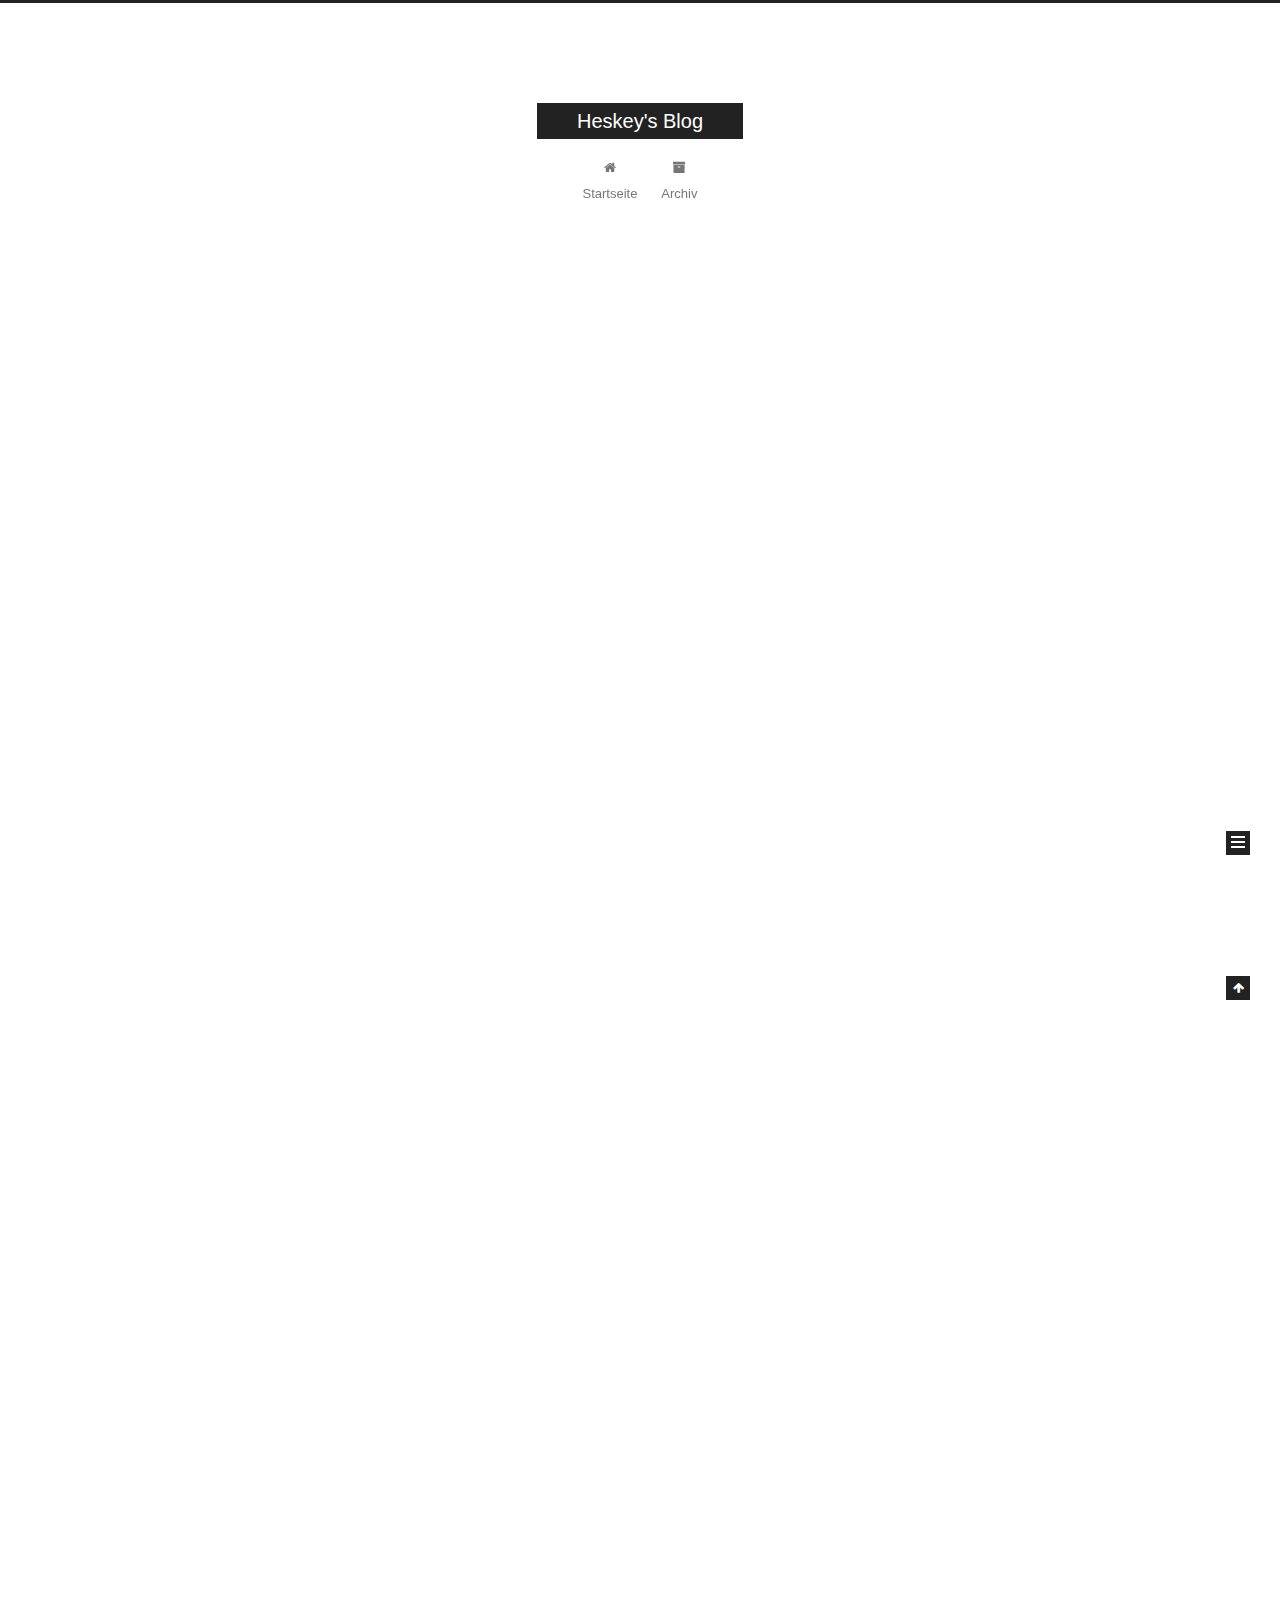
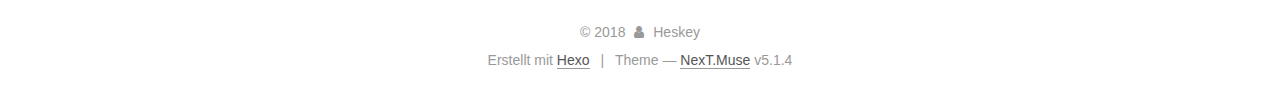
==== commit 8334d6de: "Site updated: 2018-02-17 03:32:07" ====
--- a/index.html
+++ b/index.html
@@ -80,11 +80,11 @@
 
 
 <meta property="og:type" content="website">
-<meta property="og:title" content="Hexo">
+<meta property="og:title" content="Heskey&#39;s Blog">
 <meta property="og:url" content="http://yoursite.com/index.html">
-<meta property="og:site_name" content="Hexo">
+<meta property="og:site_name" content="Heskey&#39;s Blog">
 <meta name="twitter:card" content="summary">
-<meta name="twitter:title" content="Hexo">
+<meta name="twitter:title" content="Heskey&#39;s Blog">
 
 
 
@@ -120,7 +120,7 @@
 
 
 
-  <title>Hexo</title>
+  <title>Heskey's Blog</title>
   
 
 
@@ -151,7 +151,7 @@
     <div class="custom-logo-site-title">
       <a href="/"  class="brand" rel="start">
         <span class="logo-line-before"><i></i></span>
-        <span class="site-title">Hexo</span>
+        <span class="site-title">Heskey's Blog</span>
         <span class="logo-line-after"><i></i></span>
       </a>
     </div>
@@ -231,13 +231,13 @@
     <link itemprop="mainEntityOfPage" href="http://yoursite.com/2018/02/17/Heskey/">
 
     <span hidden itemprop="author" itemscope itemtype="http://schema.org/Person">
-      <meta itemprop="name" content="John Doe">
+      <meta itemprop="name" content="Heskey">
       <meta itemprop="description" content="">
       <meta itemprop="image" content="/images/avatar.gif">
     </span>
 
     <span hidden itemprop="publisher" itemscope itemtype="http://schema.org/Organization">
-      <meta itemprop="name" content="Hexo">
+      <meta itemprop="name" content="Heskey's Blog">
     </span>
 
     
@@ -351,13 +351,13 @@
     <link itemprop="mainEntityOfPage" href="http://yoursite.com/2018/02/17/hello-world/">
 
     <span hidden itemprop="author" itemscope itemtype="http://schema.org/Person">
-      <meta itemprop="name" content="John Doe">
+      <meta itemprop="name" content="Heskey">
       <meta itemprop="description" content="">
       <meta itemprop="image" content="/images/avatar.gif">
     </span>
 
     <span hidden itemprop="publisher" itemscope itemtype="http://schema.org/Organization">
-      <meta itemprop="name" content="Hexo">
+      <meta itemprop="name" content="Heskey's Blog">
     </span>
 
     
@@ -498,7 +498,7 @@
         <div class="site-overview">
           <div class="site-author motion-element" itemprop="author" itemscope itemtype="http://schema.org/Person">
             
-              <p class="site-author-name" itemprop="name">John Doe</p>
+              <p class="site-author-name" itemprop="name">Heskey</p>
               <p class="site-description motion-element" itemprop="description"></p>
           </div>
 
@@ -554,7 +554,7 @@
   <span class="with-love">
     <i class="fa fa-user"></i>
   </span>
-  <span class="author" itemprop="copyrightHolder">John Doe</span>
+  <span class="author" itemprop="copyrightHolder">Heskey</span>
 
   
 </div>
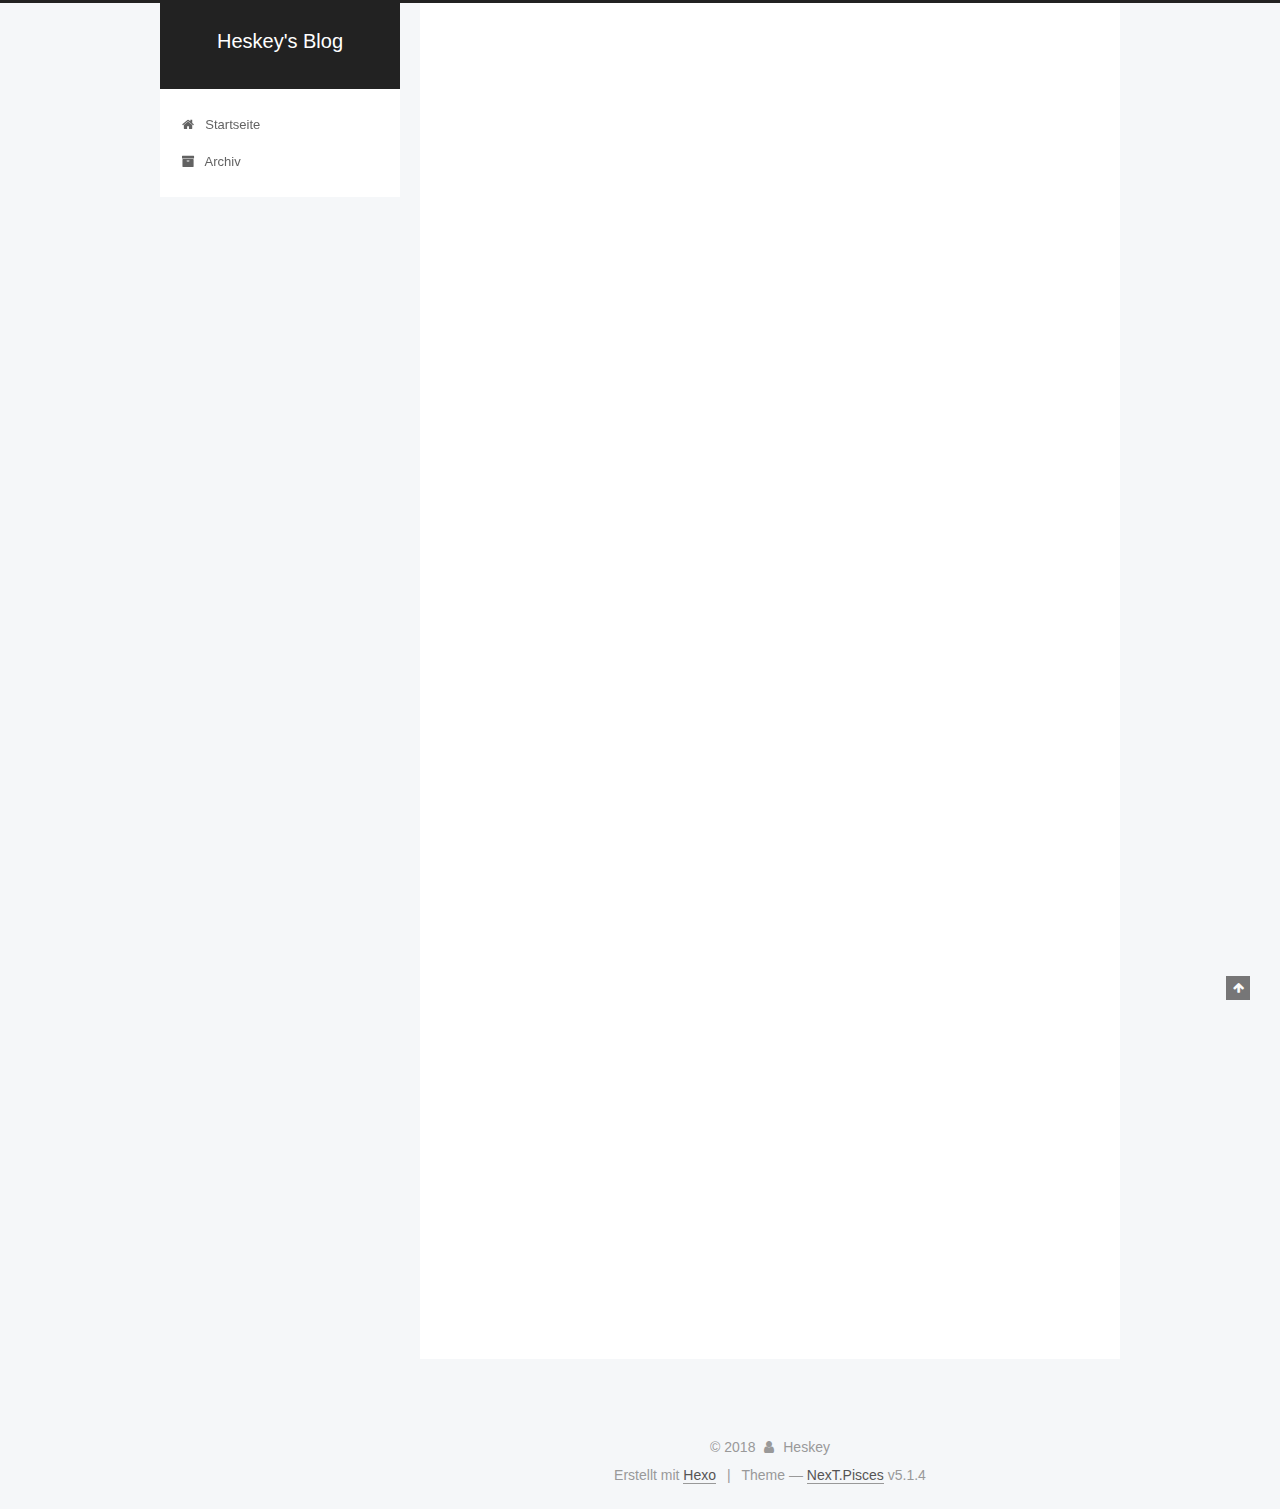
==== commit 26b73ea4: "Site updated: 2018-02-17 03:47:51" ====
--- a/index.html
+++ b/index.html
@@ -5,7 +5,7 @@
   
 
 
-<html class="theme-next muse use-motion" lang="">
+<html class="theme-next pisces use-motion" lang="">
 <head>
   <meta charset="UTF-8"/>
 <meta http-equiv="X-UA-Compatible" content="IE=edge" />
@@ -92,7 +92,7 @@
   var NexT = window.NexT || {};
   var CONFIG = {
     root: '/',
-    scheme: 'Muse',
+    scheme: 'Pisces',
     version: '5.1.4',
     sidebar: {"position":"left","display":"post","offset":12,"b2t":false,"scrollpercent":false,"onmobile":false},
     fancybox: true,
@@ -568,7 +568,7 @@
 
 
 
-  <div class="theme-info">Theme &mdash; <a class="theme-link" target="_blank" href="https://github.com/iissnan/hexo-theme-next">NexT.Muse</a> v5.1.4</div>
+  <div class="theme-info">Theme &mdash; <a class="theme-link" target="_blank" href="https://github.com/iissnan/hexo-theme-next">NexT.Pisces</a> v5.1.4</div>
 
 
 
@@ -668,6 +668,13 @@
   
   
 
+
+  <script type="text/javascript" src="/js/src/affix.js?v=5.1.4"></script>
+
+  <script type="text/javascript" src="/js/src/schemes/pisces.js?v=5.1.4"></script>
+
+
+
   
 
   
--- a/css/main.css
+++ b/css/main.css
@@ -189,7 +189,7 @@
   font-size: 14px;
   line-height: 2;
   color: #555;
-  background: #fff;
+  background: #f5f7f9;
 }
 @media (max-width: 767px) {
   body {
@@ -653,8 +653,8 @@
 @media (min-width: 992px) {
   .full-image.full-image.full-image.full-image {
     max-width: none;
-    width: 110%;
-    margin: 25px -5%;
+    width: 118%;
+    margin: 0 -9%;
   }
 }
 .blockquote-center,
@@ -940,11 +940,11 @@
   display: inline-block;
   padding: 0 20px;
   font-size: 14px;
-  color: #fff;
-  background: #222;
-  border: 2px solid #222;
+  color: #555;
+  background: #fff;
+  border: 2px solid #555;
   text-decoration: none;
-  border-radius: 0;
+  border-radius: 2px;
   transition-property: background-color;
   transition-duration: 0.2s;
   transition-timing-function: ease-in-out;
@@ -953,8 +953,8 @@
 }
 .btn:hover {
   border-color: #222;
-  color: #222;
-  background: #fff;
+  color: #fff;
+  background: #222;
 }
 .btn +.btn {
   margin: 0 0 8px 8px;
@@ -1066,7 +1066,7 @@
   width: 24px;
   background: #222;
   font-size: 12px;
-  opacity: 1;
+  opacity: 0.6;
   color: #fff;
   cursor: pointer;
   text-align: center;
@@ -1087,7 +1087,7 @@
   }
 }
 .back-to-top.back-to-top-on {
-  bottom: 19px;
+  bottom: 30px;
 }
 .header {
   background: transparent;
@@ -1136,7 +1136,7 @@
 .site-subtitle {
   margin-top: 10px;
   font-size: 13px;
-  color: #999;
+  color: #ddd;
 }
 .use-motion .brand {
   opacity: 0;
@@ -1209,7 +1209,8 @@
   transition-timing-function: ease-in-out;
   transition-delay: 0s;
 }
-.menu .menu-item a:hover {
+.menu .menu-item a:hover,
+.menu-item-active a {
   border-bottom-color: #222;
 }
 .menu .menu-item .fa {
@@ -1738,20 +1739,20 @@
   display: block;
   margin: 0 auto;
   padding: 2px;
-  max-width: 96px;
+  max-width: 120px;
   height: auto;
-  border: 2px solid #333;
+  border: 1px solid #eee;
 }
 .site-author-name {
-  margin: 5px 0 0;
+  margin: 0;
   text-align: center;
-  color: #f5f5f5;
-  font-weight: normal;
+  color: #222;
+  font-weight: 600;
 }
 .site-description {
-  margin-top: 5px;
+  margin-top: 0;
   text-align: center;
-  font-size: 14px;
+  font-size: 13px;
   color: #999;
 }
 .site-state {
@@ -1763,7 +1764,7 @@
 .site-state-item {
   display: inline-block;
   padding: 0 15px;
-  border-left: 1px solid #333;
+  border-left: 1px solid #eee;
 }
 .site-state-item:first-child {
   border-left: none;
@@ -1776,11 +1777,11 @@
   text-align: center;
   color: inherit;
   font-weight: 600;
-  font-size: 18px;
+  font-size: 16px;
 }
 .site-state-item-name {
   font-size: 13px;
-  color: inherit;
+  color: #999;
 }
 .feed-link {
   margin-top: 20px;
@@ -1822,7 +1823,7 @@
   width: 4px;
   height: 4px;
   border-radius: 50%;
-  background: #792eff;
+  background: #ff1c67;
 }
 .links-of-blogroll {
   font-size: 13px;
@@ -1860,7 +1861,7 @@
   color: #555;
 }
 .sidebar-nav li:hover {
-  color: #f5f5f5;
+  color: #fc6423;
 }
 .page-post-detail .sidebar-nav-toc {
   padding: 0 5px;
@@ -1869,11 +1870,11 @@
   margin-left: 10px;
 }
 .sidebar-nav .sidebar-nav-active {
-  color: #87daff;
-  border-bottom-color: #87daff;
+  color: #fc6423;
+  border-bottom-color: #fc6423;
 }
 .sidebar-nav .sidebar-nav-active:hover {
-  color: #87daff;
+  color: #fc6423;
 }
 .sidebar-panel {
   display: none;
@@ -1906,12 +1907,12 @@
   transition-timing-function: ease-in-out;
   transition-delay: 0s;
   transition-property: all;
-  color: #999;
-  border-bottom-color: #555;
+  color: #666;
+  border-bottom-color: #ccc;
 }
 .post-toc ol a:hover {
-  color: #ccc;
-  border-bottom-color: #ccc;
+  color: #000;
+  border-bottom-color: #000;
 }
 .post-toc .nav-item {
   overflow: hidden;
@@ -1933,14 +1934,14 @@
   display: block;
 }
 .post-toc .nav .active > a {
-  color: #87daff;
-  border-bottom-color: #87daff;
+  color: #fc6423;
+  border-bottom-color: #fc6423;
 }
 .post-toc .nav .active-current > a {
-  color: #87daff;
+  color: #fc6423;
 }
 .post-toc .nav .active-current > a:hover {
-  color: #87daff;
+  color: #fc6423;
 }
 .footer {
   font-size: 14px;
@@ -2345,6 +2346,16 @@
   transform: translate(-50%, -50%);
   color: #ccc;
 }
+@media (min-width: 768px) and (max-width: 991px) {
+  .busuanzi-count {
+    width: auto;
+  }
+}
+@media (max-width: 767px) {
+  .busuanzi-count {
+    width: auto;
+  }
+}
 .site-uv,
 .site-pv,
 .page-pv {
@@ -2580,83 +2591,403 @@
   }
 }
 .page-post-detail .sidebar-toggle-line {
-  background: #87daff;
+  background: #fc6423;
 }
 .page-post-detail .comments {
   overflow: hidden;
 }
-@media (max-width: 767px) {
-  .header-inner,
-  .container .main-inner,
+.header {
+  position: relative;
+  margin: 0 auto;
+  width: 960px;
+}
+@media (min-width: 768px) and (max-width: 991px) {
+  .header {
+    width: auto;
+  }
+}
+@media (max-width: 767px) {
+  .header {
+    width: auto;
+  }
+}
+.header-inner {
+  position: absolute;
+  top: 0;
+  overflow: hidden;
+  padding: 0;
+  width: 240px;
+  background: #fff;
+  box-shadow: initial;
+  border-radius: initial;
+}
+@media (min-width: 1600px) {
+  .container .header-inner {
+    width: 240px;
+  }
+}
+@media (min-width: 768px) and (max-width: 991px) {
+  .header-inner {
+    position: relative;
+    width: auto;
+    border-radius: initial;
+  }
+}
+@media (max-width: 767px) {
+  .header-inner {
+    position: relative;
+    width: auto;
+    border-radius: initial;
+  }
+}
+.main:before,
+.main:after {
+  content: " ";
+  display: table;
+}
+.main:after {
+  clear: both;
+}
+@media (min-width: 768px) and (max-width: 991px) {
+  .main {
+    padding-bottom: 100px;
+  }
+}
+@media (max-width: 767px) {
+  .main {
+    padding-bottom: 100px;
+  }
+}
+.container .main-inner {
+  width: 960px;
+}
+@media (min-width: 768px) and (max-width: 991px) {
+  .container .main-inner {
+    width: auto;
+  }
+}
+@media (max-width: 767px) {
+  .container .main-inner {
+    width: auto;
+  }
+}
+.content-wrap {
+  float: right;
+  box-sizing: border-box;
+  padding: 40px;
+  width: 700px;
+  background: #fff;
+  min-height: 700px;
+  box-shadow: initial;
+  border-radius: initial;
+}
+@media (min-width: 768px) and (max-width: 991px) {
+  .content-wrap {
+    width: 100%;
+    padding: 20px;
+    border-radius: initial;
+  }
+}
+@media (max-width: 767px) {
+  .content-wrap {
+    width: 100%;
+    padding: 20px;
+    min-height: auto;
+    border-radius: initial;
+  }
+}
+.sidebar {
+  position: static;
+  float: left;
+  margin-top: 300px;
+  width: 240px;
+  background: #f5f7f9;
+  box-shadow: none;
+}
+@media (min-width: 768px) and (max-width: 991px) {
+  .sidebar {
+    display: none;
+  }
+}
+@media (max-width: 767px) {
+  .sidebar {
+    display: none;
+  }
+}
+.sidebar-toggle {
+  display: none;
+}
+.footer-inner {
+  width: 960px;
+  padding-left: 260px;
+}
+@media (min-width: 768px) and (max-width: 991px) {
   .footer-inner {
     width: auto;
-  }
-}
-embed {
-  display: block;
-  margin: 0px auto 25px auto;
-}
-.custom-logo .site-meta-headline {
-  text-align: center;
-}
-.custom-logo .brand {
+    padding-left: 0 !important;
+    padding-right: 0 !important;
+  }
+}
+@media (max-width: 767px) {
+  .footer-inner {
+    width: auto;
+    padding-left: 0 !important;
+    padding-right: 0 !important;
+  }
+}
+.sidebar-position-right .header-inner {
+  right: 0;
+}
+.sidebar-position-right .content-wrap {
+  float: left;
+}
+.sidebar-position-right .sidebar {
+  float: right;
+}
+.sidebar-position-right .footer-inner {
+  padding-left: 0;
+  padding-right: 260px;
+}
+.site-brand-wrapper {
+  position: relative;
+}
+.site-meta {
+  padding: 20px 0;
+  color: #fff;
+  background: #222;
+}
+@media (min-width: 768px) and (max-width: 991px) {
+  .site-meta {
+    box-shadow: 0 0 16px rgba(0,0,0,0.5);
+  }
+}
+@media (max-width: 767px) {
+  .site-meta {
+    box-shadow: 0 0 16px rgba(0,0,0,0.5);
+  }
+}
+.brand {
+  padding: 0;
   background: none;
 }
-.custom-logo .site-title {
-  margin: 10px auto 0;
-  font-size: 24px;
-  color: #222;
-}
-.custom-logo .site-title a {
-  border: none;
-}
-.custom-logo-image {
-  margin: 0 auto;
-  padding: 5px;
-  max-width: 150px;
-  background: #fff;
-}
-@media (max-width: 767px) {
-  .site-nav {
-    position: absolute;
-    left: 0;
-    top: 52px;
-    margin: 0;
-    width: 100%;
-    padding: 0;
-    background: #fff;
-    border-bottom: 1px solid #ddd;
-    z-index: 1030;
-  }
-}
-@media (max-width: 767px) {
-  .menu {
-    text-align: left;
-  }
-}
-@media (max-width: 767px) {
-  .menu .menu-item {
-    display: block;
-    margin: 0 10px;
-    vertical-align: top;
-  }
-}
-@media (max-width: 767px) {
-  .menu .menu-item br {
-    display: none;
-  }
-}
-@media (max-width: 767px) {
-  .menu .menu-item a {
-    padding: 5px 10px;
-  }
-}
-.menu .menu-item .fa {
-  margin-right: 0;
+.brand:hover {
+  color: #fff;
+}
+.site-subtitle {
+  margin: 10px 10px 0;
+  font-weight: initial;
 }
 .site-search form {
   display: none;
 }
+.site-nav {
+  border-top: none;
+}
+@media (min-width: 768px) and (max-width: 991px) {
+  .site-nav {
+    display: none !important;
+  }
+}
+@media (min-width: 768px) and (max-width: 991px) {
+  .site-nav-on {
+    display: block !important;
+  }
+}
+.menu .menu-item {
+  display: block;
+  margin: 0;
+}
+.menu .menu-item a {
+  position: relative;
+  box-sizing: border-box;
+  padding: 5px 20px;
+  text-align: left;
+  line-height: inherit;
+  transition-property: background-color;
+  transition-duration: 0.2s;
+  transition-timing-function: ease-in-out;
+  transition-delay: 0s;
+}
+.menu .menu-item a:hover,
+.menu-item-active a {
+  background: #f9f9f9;
+  border-bottom-color: #fff;
+}
+.menu .menu-item br {
+  display: none;
+}
+.menu-item-active a:after {
+  content: " ";
+  position: absolute;
+  top: 50%;
+  margin-top: -3px;
+  right: 15px;
+  width: 6px;
+  height: 6px;
+  border-radius: 50%;
+  background-color: #bbb;
+}
+.btn-bar {
+  background-color: #fff;
+}
+.site-nav-toggle {
+  left: 20px;
+  top: 50%;
+  -webkit-transform: translateY(-50%);
+  -webkit-transform: translateY(-50%);
+  -moz-transform: translateY(-50%);
+  -ms-transform: translateY(-50%);
+  -o-transform: translateY(-50%);
+  transform: translateY(-50%);
+}
+@media (min-width: 768px) and (max-width: 991px) {
+  .site-nav-toggle {
+    display: block;
+  }
+}
+.use-motion .sidebar .motion-element {
+  opacity: 1;
+}
+.sidebar {
+  margin-left: -100%;
+  right: auto;
+  bottom: auto;
+  -webkit-transform: none;
+}
+.sidebar-inner {
+  box-sizing: border-box;
+  width: 240px;
+  color: #555;
+  background: #fff;
+  box-shadow: initial;
+  border-radius: initial;
+  opacity: 0;
+}
+.sidebar-inner.affix {
+  position: fixed;
+  top: 12px;
+}
+.sidebar-inner.affix-bottom {
+  position: absolute;
+}
+.site-overview {
+  text-align: left;
+}
+.site-author:before,
+.site-author:after {
+  content: " ";
+  display: table;
+}
+.site-author:after {
+  clear: both;
+}
+.sidebar a {
+  color: #555;
+}
+.sidebar a:hover {
+  color: #222;
+}
+.site-state-item {
+  padding: 0 10px;
+}
+.links-of-author-item a:before {
+  display: none;
+}
+.links-of-author-item a {
+  border-bottom: none;
+  text-decoration: underline;
+}
+.feed-link {
+  border-top: 1px dotted #ccc;
+  border-bottom: 1px dotted #ccc;
+  text-align: center;
+}
+.feed-link a {
+  display: block;
+  color: #fc6423;
+  border: none;
+}
+.feed-link a:hover {
+  background: none;
+  color: #e34603;
+}
+.feed-link a:hover i {
+  color: #e34603;
+}
+.links-of-author {
+  display: flex;
+  flex-wrap: wrap;
+  justify-content: center;
+}
+.links-of-author-item {
+  margin: 5px 0 0;
+  width: 50%;
+}
+.links-of-author-item a {
+  max-width: 216px;
+  box-sizing: border-box;
+  display: inline-block;
+  margin-right: 0;
+  margin-bottom: 0;
+  padding: 0 5px;
+  overflow: hidden;
+  white-space: nowrap;
+  text-overflow: ellipsis;
+}
+.links-of-author-item a {
+  display: block;
+  text-decoration: none;
+}
+.links-of-author-item a:hover {
+  border-radius: 4px;
+  background: #eee;
+}
+.links-of-author-item .fa {
+  margin-right: 2px;
+  font-size: 16px;
+}
+.links-of-author-item .fa-globe {
+  font-size: 15px;
+}
+.links-of-blogroll {
+  text-align: center;
+  margin-top: 20px;
+  padding: 3px 0 0;
+  border-top: 1px dotted #ccc;
+}
+.links-of-blogroll-title {
+  margin-top: 0;
+}
+.links-of-blogroll-item {
+  padding: 0;
+}
+.links-of-blogroll-inline:before,
+.links-of-blogroll-inline:after {
+  content: " ";
+  display: table;
+}
+.links-of-blogroll-inline:after {
+  clear: both;
+}
 .links-of-blogroll-inline .links-of-blogroll-item {
-  display: inline-block;
-}
+  margin: 5px 0 0;
+  width: 50%;
+  display: inline-block;
+  width: unset;
+}
+.links-of-blogroll-inline .links-of-blogroll-item a {
+  max-width: 216px;
+  box-sizing: border-box;
+  display: inline-block;
+  margin-right: 0;
+  margin-bottom: 0;
+  padding: 0 5px;
+  overflow: hidden;
+  white-space: nowrap;
+  text-overflow: ellipsis;
+}
+@media (max-width: 767px) {
+  .post-body {
+    text-align: justify;
+  }
+}
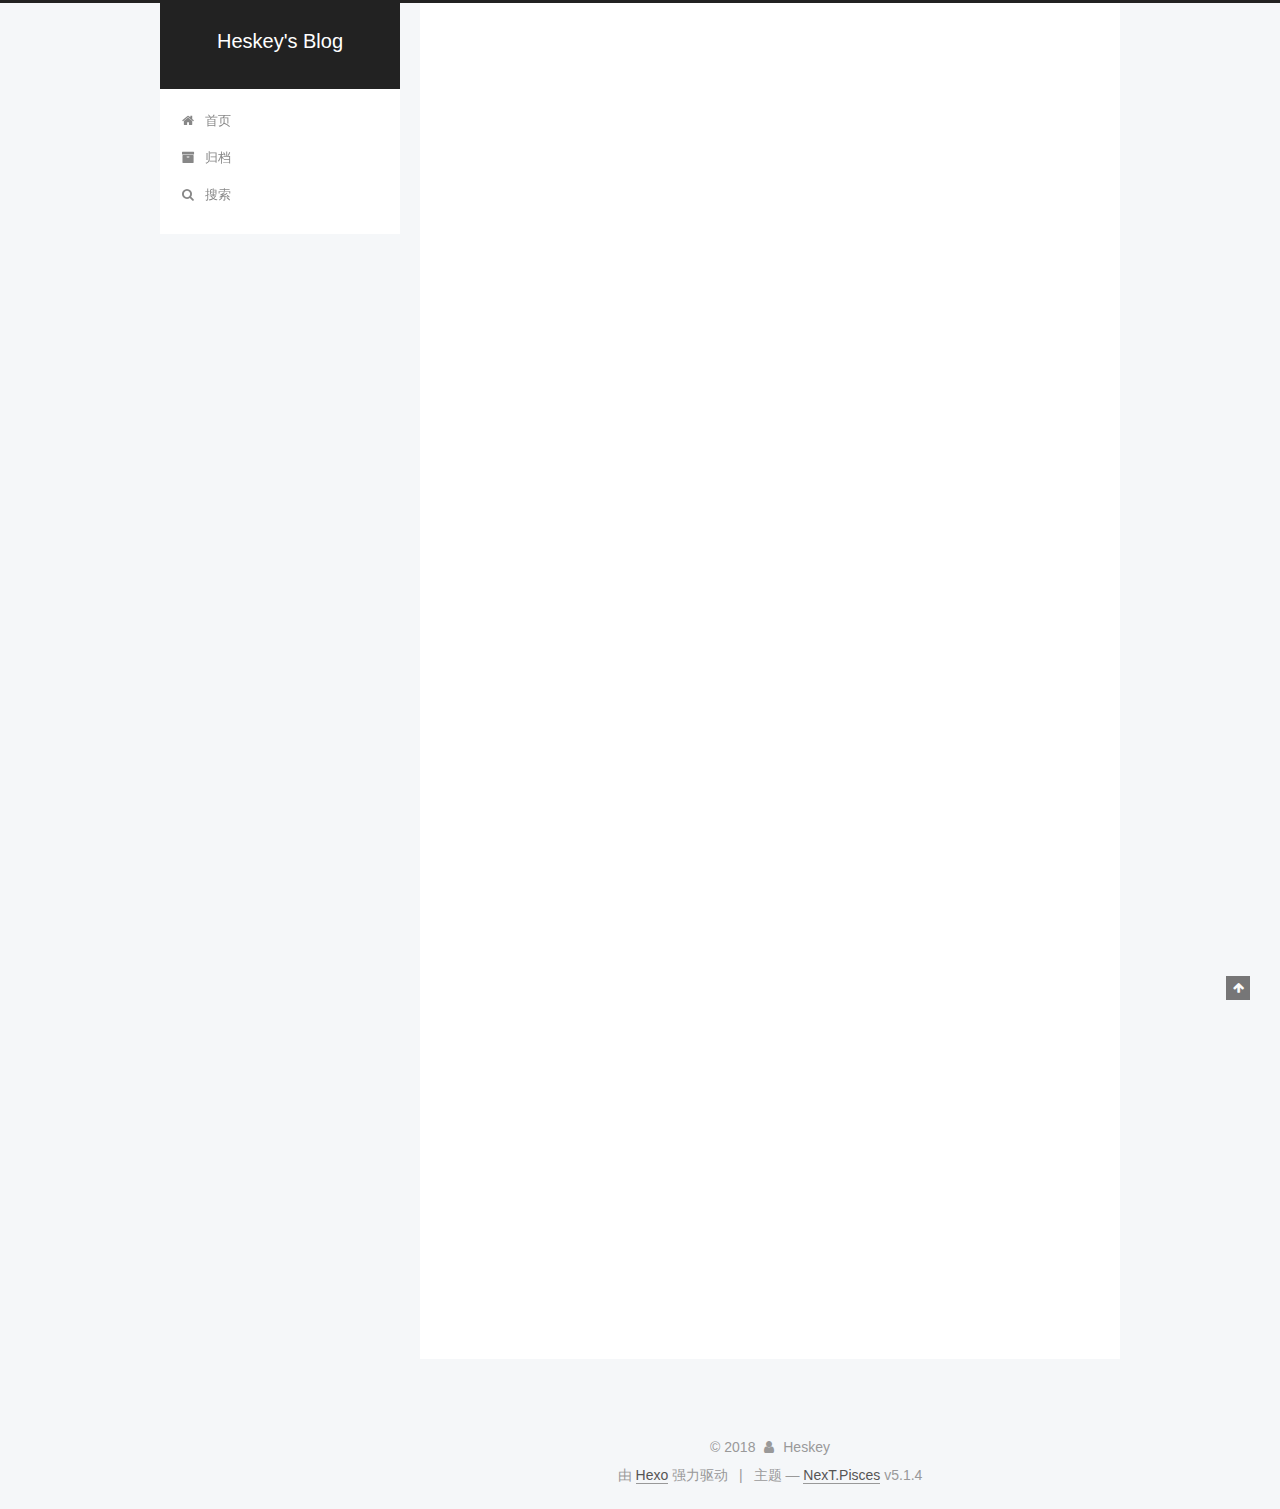
==== commit 0c6acf1d: "Site updated: 2018-02-17 04:00:10" ====
--- a/index.html
+++ b/index.html
@@ -5,7 +5,7 @@
   
 
 
-<html class="theme-next pisces use-motion" lang="">
+<html class="theme-next pisces use-motion" lang="zh-Hans">
 <head>
   <meta charset="UTF-8"/>
 <meta http-equiv="X-UA-Compatible" content="IE=edge" />
@@ -83,6 +83,7 @@
 <meta property="og:title" content="Heskey&#39;s Blog">
 <meta property="og:url" content="http://yoursite.com/index.html">
 <meta property="og:site_name" content="Heskey&#39;s Blog">
+<meta property="og:locale" content="zh-Hans">
 <meta name="twitter:card" content="summary">
 <meta name="twitter:title" content="Heskey&#39;s Blog">
 
@@ -100,7 +101,7 @@
     motion: {"enable":true,"async":false,"transition":{"post_block":"fadeIn","post_header":"slideDownIn","post_body":"slideDownIn","coll_header":"slideLeftIn","sidebar":"slideUpIn"}},
     duoshuo: {
       userId: '0',
-      author: 'Author'
+      author: '博主'
     },
     algolia: {
       applicationID: '',
@@ -132,7 +133,7 @@
 
 </head>
 
-<body itemscope itemtype="http://schema.org/WebPage" lang="">
+<body itemscope itemtype="http://schema.org/WebPage" lang="zh-Hans">
 
   
   
@@ -145,7 +146,7 @@
 
     <header id="header" class="header" itemscope itemtype="http://schema.org/WPHeader">
       <div class="header-inner"><div class="site-brand-wrapper">
-  <div class="site-meta ">
+  <div class="site-meta custom-logo">
     
 
     <div class="custom-logo-site-title">
@@ -181,7 +182,7 @@
             
               <i class="menu-item-icon fa fa-fw fa-home"></i> <br />
             
-            Startseite
+            首页
           </a>
         </li>
       
@@ -191,15 +192,53 @@
             
               <i class="menu-item-icon fa fa-fw fa-archive"></i> <br />
             
-            Archiv
+            归档
           </a>
         </li>
       
 
       
+        <li class="menu-item menu-item-search">
+          
+            <a href="javascript:;" class="popup-trigger">
+          
+            
+              <i class="menu-item-icon fa fa-search fa-fw"></i> <br />
+            
+            搜索
+          </a>
+        </li>
+      
     </ul>
   
 
+  
+    <div class="site-search">
+      
+  
+  <div class="algolia-popup popup search-popup">
+    <div class="algolia-search">
+      <div class="algolia-search-input-icon">
+        <i class="fa fa-search"></i>
+      </div>
+      <div class="algolia-search-input" id="algolia-search-input"></div>
+    </div>
+
+    <div class="algolia-results">
+      <div id="algolia-stats"></div>
+      <div id="algolia-hits"></div>
+      <div id="algolia-pagination" class="algolia-pagination"></div>
+    </div>
+
+    <span class="popup-btn-close">
+      <i class="fa fa-times-circle"></i>
+    </span>
+  </div>
+
+
+
+
+    </div>
   
 </nav>
 
@@ -257,9 +296,9 @@
                 <i class="fa fa-calendar-o"></i>
               </span>
               
-                <span class="post-meta-item-text">Veröffentlicht am</span>
+                <span class="post-meta-item-text">发表于</span>
               
-              <time title="Post created" itemprop="dateCreated datePublished" datetime="2018-02-17T02:17:47+08:00">
+              <time title="创建于" itemprop="dateCreated datePublished" datetime="2018-02-17T02:17:47+08:00">
                 2018-02-17
               </time>
             
@@ -377,9 +416,9 @@
                 <i class="fa fa-calendar-o"></i>
               </span>
               
-                <span class="post-meta-item-text">Veröffentlicht am</span>
+                <span class="post-meta-item-text">发表于</span>
               
-              <time title="Post created" itemprop="dateCreated datePublished" datetime="2018-02-17T01:08:47+08:00">
+              <time title="创建于" itemprop="dateCreated datePublished" datetime="2018-02-17T01:08:47+08:00">
                 2018-02-17
               </time>
             
@@ -510,7 +549,7 @@
                 <a href="/archives/">
               
                   <span class="site-state-item-count">2</span>
-                  <span class="site-state-item-name">Artikel</span>
+                  <span class="site-state-item-name">日志</span>
                 </a>
               </div>
             
@@ -560,7 +599,7 @@
 </div>
 
 
-  <div class="powered-by">Erstellt mit  <a class="theme-link" target="_blank" href="https://hexo.io">Hexo</a></div>
+  <div class="powered-by">由 <a class="theme-link" target="_blank" href="https://hexo.io">Hexo</a> 强力驱动</div>
 
 
 
@@ -568,7 +607,7 @@
 
 
 
-  <div class="theme-info">Theme &mdash; <a class="theme-link" target="_blank" href="https://github.com/iissnan/hexo-theme-next">NexT.Pisces</a> v5.1.4</div>
+  <div class="theme-info">主题 &mdash; <a class="theme-link" target="_blank" href="https://github.com/iissnan/hexo-theme-next">NexT.Pisces</a> v5.1.4</div>
 
 
 
@@ -719,7 +758,337 @@
 
   
 
-
+  <script type="text/javascript">
+    // Popup Window;
+    var isfetched = false;
+    var isXml = true;
+    // Search DB path;
+    var search_path = "";
+    if (search_path.length === 0) {
+      search_path = "search.xml";
+    } else if (/json$/i.test(search_path)) {
+      isXml = false;
+    }
+    var path = "/" + search_path;
+    // monitor main search box;
+
+    var onPopupClose = function (e) {
+      $('.popup').hide();
+      $('#local-search-input').val('');
+      $('.search-result-list').remove();
+      $('#no-result').remove();
+      $(".local-search-pop-overlay").remove();
+      $('body').css('overflow', '');
+    }
+
+    function proceedsearch() {
+      $("body")
+        .append('<div class="search-popup-overlay local-search-pop-overlay"></div>')
+        .css('overflow', 'hidden');
+      $('.search-popup-overlay').click(onPopupClose);
+      $('.popup').toggle();
+      var $localSearchInput = $('#local-search-input');
+      $localSearchInput.attr("autocapitalize", "none");
+      $localSearchInput.attr("autocorrect", "off");
+      $localSearchInput.focus();
+    }
+
+    // search function;
+    var searchFunc = function(path, search_id, content_id) {
+      'use strict';
+
+      // start loading animation
+      $("body")
+        .append('<div class="search-popup-overlay local-search-pop-overlay">' +
+          '<div id="search-loading-icon">' +
+          '<i class="fa fa-spinner fa-pulse fa-5x fa-fw"></i>' +
+          '</div>' +
+          '</div>')
+        .css('overflow', 'hidden');
+      $("#search-loading-icon").css('margin', '20% auto 0 auto').css('text-align', 'center');
+
+      $.ajax({
+        url: path,
+        dataType: isXml ? "xml" : "json",
+        async: true,
+        success: function(res) {
+          // get the contents from search data
+          isfetched = true;
+          $('.popup').detach().appendTo('.header-inner');
+          var datas = isXml ? $("entry", res).map(function() {
+            return {
+              title: $("title", this).text(),
+              content: $("content",this).text(),
+              url: $("url" , this).text()
+            };
+          }).get() : res;
+          var input = document.getElementById(search_id);
+          var resultContent = document.getElementById(content_id);
+          var inputEventFunction = function() {
+            var searchText = input.value.trim().toLowerCase();
+            var keywords = searchText.split(/[\s\-]+/);
+            if (keywords.length > 1) {
+              keywords.push(searchText);
+            }
+            var resultItems = [];
+            if (searchText.length > 0) {
+              // perform local searching
+              datas.forEach(function(data) {
+                var isMatch = false;
+                var hitCount = 0;
+                var searchTextCount = 0;
+                var title = data.title.trim();
+                var titleInLowerCase = title.toLowerCase();
+                var content = data.content.trim().replace(/<[^>]+>/g,"");
+                var contentInLowerCase = content.toLowerCase();
+                var articleUrl = decodeURIComponent(data.url);
+                var indexOfTitle = [];
+                var indexOfContent = [];
+                // only match articles with not empty titles
+                if(title != '') {
+                  keywords.forEach(function(keyword) {
+                    function getIndexByWord(word, text, caseSensitive) {
+                      var wordLen = word.length;
+                      if (wordLen === 0) {
+                        return [];
+                      }
+                      var startPosition = 0, position = [], index = [];
+                      if (!caseSensitive) {
+                        text = text.toLowerCase();
+                        word = word.toLowerCase();
+                      }
+                      while ((position = text.indexOf(word, startPosition)) > -1) {
+                        index.push({position: position, word: word});
+                        startPosition = position + wordLen;
+                      }
+                      return index;
+                    }
+
+                    indexOfTitle = indexOfTitle.concat(getIndexByWord(keyword, titleInLowerCase, false));
+                    indexOfContent = indexOfContent.concat(getIndexByWord(keyword, contentInLowerCase, false));
+                  });
+                  if (indexOfTitle.length > 0 || indexOfContent.length > 0) {
+                    isMatch = true;
+                    hitCount = indexOfTitle.length + indexOfContent.length;
+                  }
+                }
+
+                // show search results
+
+                if (isMatch) {
+                  // sort index by position of keyword
+
+                  [indexOfTitle, indexOfContent].forEach(function (index) {
+                    index.sort(function (itemLeft, itemRight) {
+                      if (itemRight.position !== itemLeft.position) {
+                        return itemRight.position - itemLeft.position;
+                      } else {
+                        return itemLeft.word.length - itemRight.word.length;
+                      }
+                    });
+                  });
+
+                  // merge hits into slices
+
+                  function mergeIntoSlice(text, start, end, index) {
+                    var item = index[index.length - 1];
+                    var position = item.position;
+                    var word = item.word;
+                    var hits = [];
+                    var searchTextCountInSlice = 0;
+                    while (position + word.length <= end && index.length != 0) {
+                      if (word === searchText) {
+                        searchTextCountInSlice++;
+                      }
+                      hits.push({position: position, length: word.length});
+                      var wordEnd = position + word.length;
+
+                      // move to next position of hit
+
+                      index.pop();
+                      while (index.length != 0) {
+                        item = index[index.length - 1];
+                        position = item.position;
+                        word = item.word;
+                        if (wordEnd > position) {
+                          index.pop();
+                        } else {
+                          break;
+                        }
+                      }
+                    }
+                    searchTextCount += searchTextCountInSlice;
+                    return {
+                      hits: hits,
+                      start: start,
+                      end: end,
+                      searchTextCount: searchTextCountInSlice
+                    };
+                  }
+
+                  var slicesOfTitle = [];
+                  if (indexOfTitle.length != 0) {
+                    slicesOfTitle.push(mergeIntoSlice(title, 0, title.length, indexOfTitle));
+                  }
+
+                  var slicesOfContent = [];
+                  while (indexOfContent.length != 0) {
+                    var item = indexOfContent[indexOfContent.length - 1];
+                    var position = item.position;
+                    var word = item.word;
+                    // cut out 100 characters
+                    var start = position - 20;
+                    var end = position + 80;
+                    if(start < 0){
+                      start = 0;
+                    }
+                    if (end < position + word.length) {
+                      end = position + word.length;
+                    }
+                    if(end > content.length){
+                      end = content.length;
+                    }
+                    slicesOfContent.push(mergeIntoSlice(content, start, end, indexOfContent));
+                  }
+
+                  // sort slices in content by search text's count and hits' count
+
+                  slicesOfContent.sort(function (sliceLeft, sliceRight) {
+                    if (sliceLeft.searchTextCount !== sliceRight.searchTextCount) {
+                      return sliceRight.searchTextCount - sliceLeft.searchTextCount;
+                    } else if (sliceLeft.hits.length !== sliceRight.hits.length) {
+                      return sliceRight.hits.length - sliceLeft.hits.length;
+                    } else {
+                      return sliceLeft.start - sliceRight.start;
+                    }
+                  });
+
+                  // select top N slices in content
+
+                  var upperBound = parseInt('1');
+                  if (upperBound >= 0) {
+                    slicesOfContent = slicesOfContent.slice(0, upperBound);
+                  }
+
+                  // highlight title and content
+
+                  function highlightKeyword(text, slice) {
+                    var result = '';
+                    var prevEnd = slice.start;
+                    slice.hits.forEach(function (hit) {
+                      result += text.substring(prevEnd, hit.position);
+                      var end = hit.position + hit.length;
+                      result += '<b class="search-keyword">' + text.substring(hit.position, end) + '</b>';
+                      prevEnd = end;
+                    });
+                    result += text.substring(prevEnd, slice.end);
+                    return result;
+                  }
+
+                  var resultItem = '';
+
+                  if (slicesOfTitle.length != 0) {
+                    resultItem += "<li><a href='" + articleUrl + "' class='search-result-title'>" + highlightKeyword(title, slicesOfTitle[0]) + "</a>";
+                  } else {
+                    resultItem += "<li><a href='" + articleUrl + "' class='search-result-title'>" + title + "</a>";
+                  }
+
+                  slicesOfContent.forEach(function (slice) {
+                    resultItem += "<a href='" + articleUrl + "'>" +
+                      "<p class=\"search-result\">" + highlightKeyword(content, slice) +
+                      "...</p>" + "</a>";
+                  });
+
+                  resultItem += "</li>";
+                  resultItems.push({
+                    item: resultItem,
+                    searchTextCount: searchTextCount,
+                    hitCount: hitCount,
+                    id: resultItems.length
+                  });
+                }
+              })
+            };
+            if (keywords.length === 1 && keywords[0] === "") {
+              resultContent.innerHTML = '<div id="no-result"><i class="fa fa-search fa-5x" /></div>'
+            } else if (resultItems.length === 0) {
+              resultContent.innerHTML = '<div id="no-result"><i class="fa fa-frown-o fa-5x" /></div>'
+            } else {
+              resultItems.sort(function (resultLeft, resultRight) {
+                if (resultLeft.searchTextCount !== resultRight.searchTextCount) {
+                  return resultRight.searchTextCount - resultLeft.searchTextCount;
+                } else if (resultLeft.hitCount !== resultRight.hitCount) {
+                  return resultRight.hitCount - resultLeft.hitCount;
+                } else {
+                  return resultRight.id - resultLeft.id;
+                }
+              });
+              var searchResultList = '<ul class=\"search-result-list\">';
+              resultItems.forEach(function (result) {
+                searchResultList += result.item;
+              })
+              searchResultList += "</ul>";
+              resultContent.innerHTML = searchResultList;
+            }
+          }
+
+          if ('auto' === 'auto') {
+            input.addEventListener('input', inputEventFunction);
+          } else {
+            $('.search-icon').click(inputEventFunction);
+            input.addEventListener('keypress', function (event) {
+              if (event.keyCode === 13) {
+                inputEventFunction();
+              }
+            });
+          }
+
+          // remove loading animation
+          $(".local-search-pop-overlay").remove();
+          $('body').css('overflow', '');
+
+          proceedsearch();
+        }
+      });
+    }
+
+    // handle and trigger popup window;
+    $('.popup-trigger').click(function(e) {
+      e.stopPropagation();
+      if (isfetched === false) {
+        searchFunc(path, 'local-search-input', 'local-search-result');
+      } else {
+        proceedsearch();
+      };
+    });
+
+    $('.popup-btn-close').click(onPopupClose);
+    $('.popup').click(function(e){
+      e.stopPropagation();
+    });
+    $(document).on('keyup', function (event) {
+      var shouldDismissSearchPopup = event.which === 27 &&
+        $('.search-popup').is(':visible');
+      if (shouldDismissSearchPopup) {
+        onPopupClose();
+      }
+    });
+  </script>
+
+
+
+
+  
+  
+  
+  <link rel="stylesheet" href="/lib/algolia-instant-search/instantsearch.min.css">
+
+  
+  
+  <script src="/lib/algolia-instant-search/instantsearch.min.js"></script>
+  
+
+  <script src="/js/src/algolia-search.js?v=5.1.4"></script>
 
 
 
--- a/css/main.css
+++ b/css/main.css
@@ -1023,7 +1023,8 @@
 .pagination .next {
   margin-right: 0;
 }
-.pagination .page-number.current {
+.pagination .page-number.current,
+.algolia-pagination .current .page-number {
   color: #fff;
   background: #ccc;
   border-top-color: #ccc;
@@ -1823,7 +1824,7 @@
   width: 4px;
   height: 4px;
   border-radius: 50%;
-  background: #ff1c67;
+  background: #8bff36;
 }
 .links-of-blogroll {
   font-size: 13px;
@@ -2373,6 +2374,140 @@
   content: "|";
   padding-left: 10px;
 }
+.algolia-pop-overlay {
+  position: fixed;
+  width: 100%;
+  height: 100%;
+  top: 0;
+  left: 0;
+  z-index: 2080;
+  background-color: rgba(0,0,0,0.3);
+}
+.algolia-popup {
+  overflow: hidden;
+  padding: 0;
+  display: none;
+  position: fixed;
+  top: 10%;
+  left: 50%;
+  width: 700px;
+  height: 80%;
+  margin-left: -350px;
+  background: #fff;
+  color: #333;
+  z-index: 9999;
+  border-radius: 5px;
+}
+@media (max-width: 767px) {
+  .algolia-popup {
+    padding: 0;
+    top: 0;
+    left: 0;
+    margin: 0;
+    width: 100%;
+    height: 100%;
+    border-radius: 0;
+  }
+}
+.algolia-popup .popup-btn-close {
+  position: absolute;
+  right: 14px;
+  color: #4ebd79;
+  font-size: 14px;
+  font-weight: bold;
+  text-transform: uppercase;
+  cursor: pointer;
+  padding-left: 15px;
+  border-left: 1px solid #eee;
+  top: 10px;
+}
+.algolia-popup .popup-btn-close .fa {
+  color: #999;
+  font-size: 18px;
+}
+.algolia-popup .popup-btn-close:hover .fa {
+  color: #222;
+}
+.algolia-search {
+  padding: 10px 15px 5px;
+  max-height: 50px;
+  border-bottom: 1px solid #ccc;
+  background: #f5f5f5;
+  border-top-left-radius: 5px;
+  border-top-right-radius: 5px;
+}
+.algolia-search-input-icon {
+  display: inline-block;
+  width: 20px;
+}
+.algolia-search-input-icon .fa {
+  font-size: 18px;
+}
+.algolia-search-input {
+  display: inline-block;
+  width: calc(90% - 20px);
+}
+.algolia-search-input input {
+  padding: 5px 0;
+  width: 100%;
+  outline: none;
+  border: none;
+  background: transparent;
+}
+.algolia-powered {
+  float: right;
+}
+.algolia-powered img {
+  display: inline-block;
+  height: 18px;
+  vertical-align: middle;
+}
+.algolia-results {
+  position: relative;
+  overflow: auto;
+  padding: 10px 30px;
+  height: calc(100% - 50px);
+}
+.algolia-results hr {
+  margin: 10px 0;
+}
+.algolia-results .highlight {
+  font-style: normal;
+  margin: 0;
+  padding: 0 2px;
+  font-size: inherit;
+  color: #f00;
+}
+.algolia-hits {
+  margin-top: 20px;
+}
+.algolia-hit-item {
+  margin: 15px 0;
+}
+.algolia-hit-item-link {
+  display: block;
+  border-bottom: 1px dashed #ccc;
+  transition-duration: 0.2s;
+  transition-timing-function: ease-in-out;
+  transition-delay: 0s;
+}
+.algolia-pagination .pagination {
+  margin-top: 40px;
+  border-top: none;
+  padding: 0;
+}
+.algolia-pagination .pagination-item {
+  display: inline-block;
+}
+.algolia-pagination .page-number {
+  border-top: none;
+}
+.algolia-pagination .page-number:hover {
+  border-bottom: 1px solid #222;
+}
+.algolia-pagination .disabled-item {
+  visibility: hidden;
+}
 .page-archive .archive-page-counter {
   position: relative;
   top: 3px;
--- a/lib/algolia-instant-search/instantsearch.min.css
+++ b/lib/algolia-instant-search/instantsearch.min.css
@@ -0,0 +1 @@
+/*! instantsearch.js 1.5.0 | © Algolia Inc. and other contributors; Licensed MIT | github.com/algolia/instantsearch.js */.ais-search-box--powered-by{font-size:.8em;text-align:right;margin-top:2px}.ais-search-box--powered-by-link{display:inline-block;width:45px;height:16px;text-indent:101%;overflow:hidden;white-space:nowrap;background-image:url([data-uri]);background-repeat:no-repeat;background-size:contain;vertical-align:middle}.ais-pagination--item{display:inline-block;padding:3px}.ais-range-slider--value,.ais-range-slider--value-sub{font-size:.8em;padding-top:15px}.ais-pagination--item__disabled{visibility:hidden}.ais-hierarchical-menu--list__lvl1,.ais-hierarchical-menu--list__lvl2{margin-left:10px}.ais-range-slider--target{position:relative;direction:ltr;background:#F3F4F7;height:6px;margin-top:2em;margin-bottom:2em}.ais-range-slider--base{height:100%;position:relative;z-index:1;border-top:1px solid #DDD;border-bottom:1px solid #DDD;border-left:2px solid #DDD;border-right:2px solid #DDD}.ais-range-slider--origin{position:absolute;right:0;top:0;left:0;bottom:0}.ais-range-slider--connect{background:#46AEDA}.ais-range-slider--background{background:#F3F4F7}.ais-range-slider--handle{width:20px;height:20px;position:relative;z-index:1;background:#FFF;border:1px solid #46AEDA;border-radius:50%;cursor:pointer}.ais-range-slider--handle-lower{left:-10px;bottom:7px}.ais-range-slider--handle-upper{right:10px;bottom:7px}.ais-range-slider--tooltip{position:absolute;background:#FFF;top:-22px;font-size:.8em}.ais-range-slider--pips{box-sizing:border-box;position:absolute;height:3em;top:100%;left:0;width:100%}.ais-range-slider--value{width:40px;position:absolute;text-align:center;margin-left:-20px}.ais-range-slider--marker{position:absolute;background:#DDD;margin-left:-1px;width:1px;height:5px}.ais-range-slider--marker-sub{background:#DDD;width:2px;margin-left:-2px;height:13px}.ais-range-slider--marker-large{background:#DDD;width:2px;margin-left:-2px;height:12px}.ais-star-rating--star,.ais-star-rating--star__empty{display:inline-block;width:1em;height:1em}.ais-range-slider--marker-large:first-child{margin-left:0}.ais-star-rating--item{vertical-align:middle}.ais-star-rating--item__active{font-weight:700}.ais-star-rating--star:before{content:'\2605';color:#FBAE00}.ais-star-rating--star__empty:before{content:'\2606';color:#FBAE00}.ais-star-rating--link__disabled .ais-star-rating--star:before,.ais-star-rating--link__disabled .ais-star-rating--star__empty:before{color:#C9C9C9}.ais-root__collapsible .ais-header{cursor:pointer}.ais-root__collapsed .ais-body,.ais-root__collapsed .ais-footer{display:none}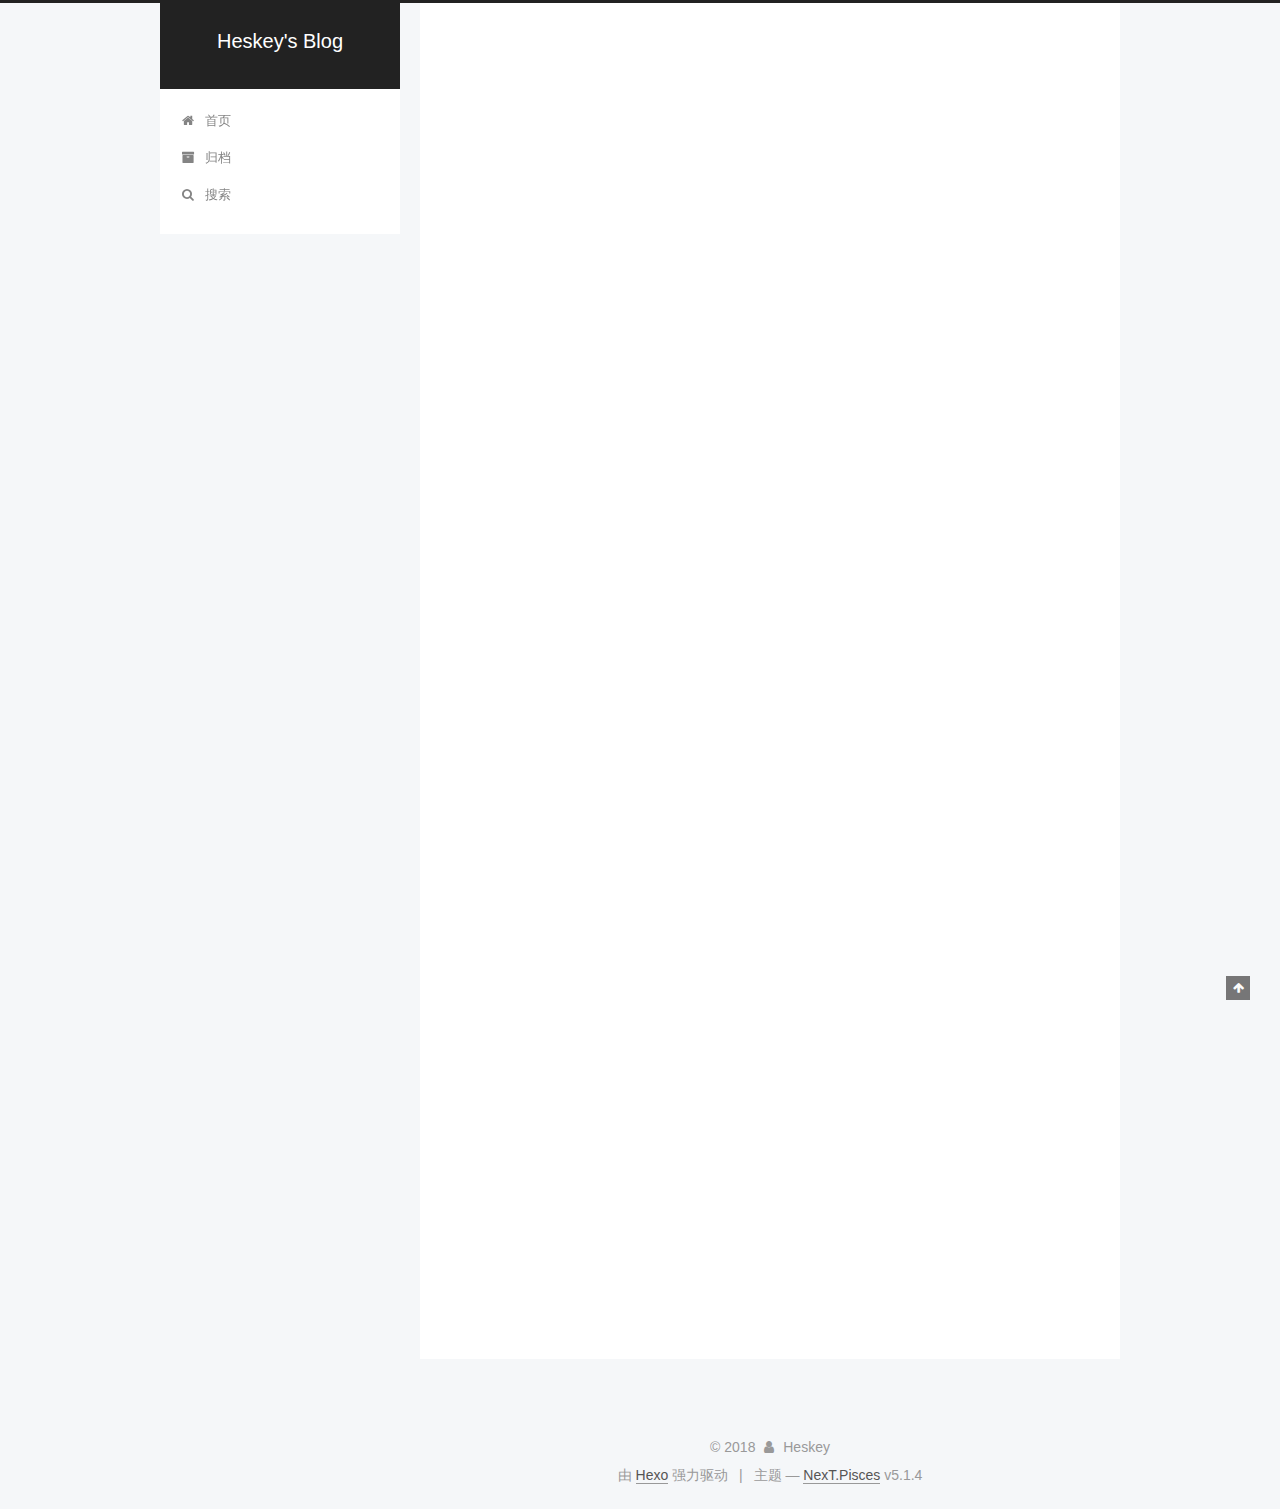
==== commit 40aa5dd7: "Site updated: 2018-02-17 12:11:10" ====
--- a/index.html
+++ b/index.html
@@ -556,6 +556,15 @@
 
             
 
+            
+              
+              
+              <div class="site-state-item site-state-tags">
+                
+                  <span class="site-state-item-count">1</span>
+                  <span class="site-state-item-name">标签</span>
+                
+              </div>
             
 
           </nav>
--- a/css/main.css
+++ b/css/main.css
@@ -1824,7 +1824,7 @@
   width: 4px;
   height: 4px;
   border-radius: 50%;
-  background: #8bff36;
+  background: #f6f;
 }
 .links-of-blogroll {
   font-size: 13px;
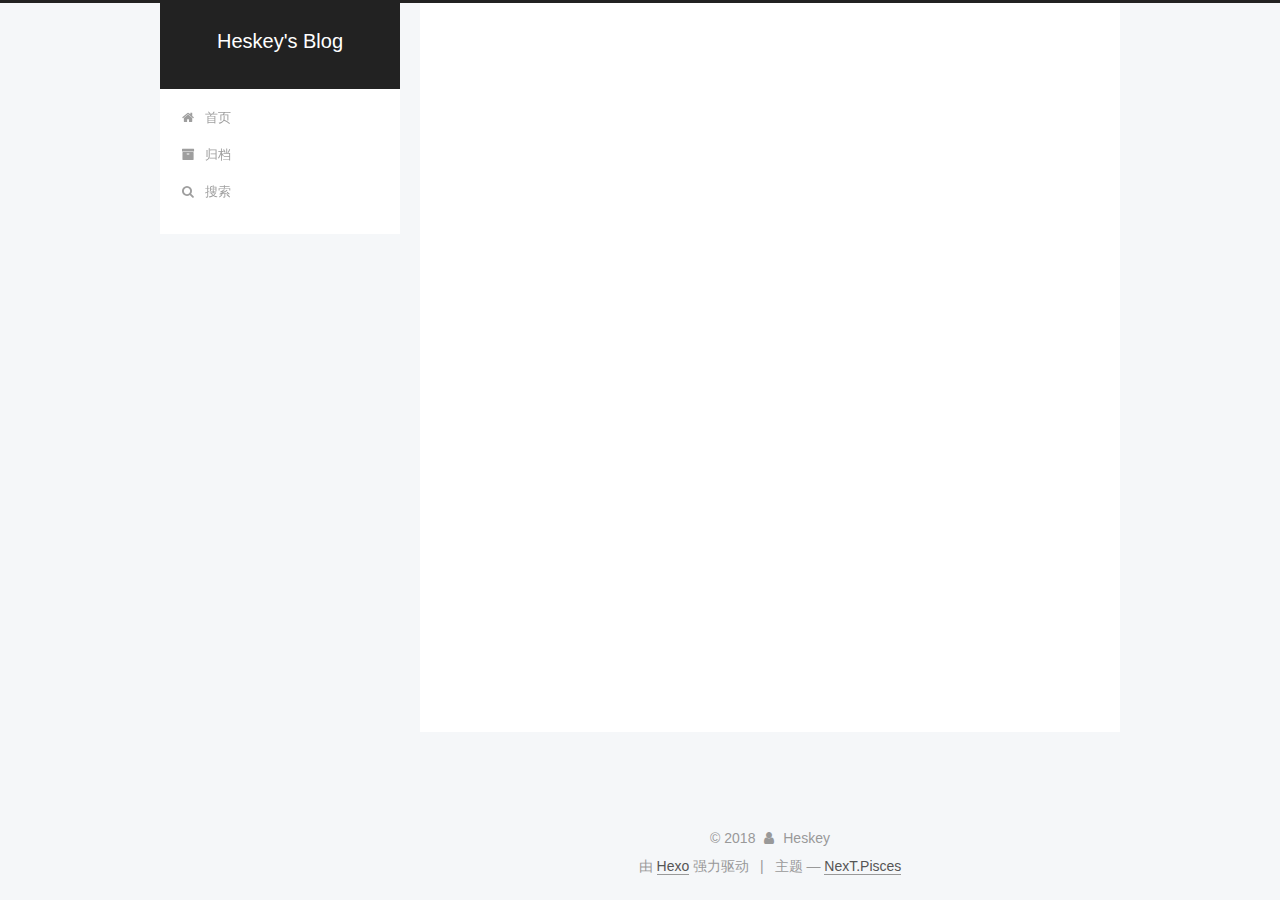
==== commit 46d0874b: "Site updated: 2018-02-17 12:23:59" ====
--- a/index.html
+++ b/index.html
@@ -338,9 +338,16 @@
       
         
           
-            <p>Hi! I’m Heskey! </p>
-
-          
+          Hi! I’m Heskey! 
+
+          
+          <!--noindex-->
+          <div class="post-button text-center">
+            <a class="btn" href="/2018/02/17/Heskey/#more" rel="contents">
+              阅读全文 &raquo;
+            </a>
+          </div>
+          <!--/noindex-->
         
       
     </div>
@@ -458,17 +465,15 @@
       
         
           
-            <p>Welcome to <a href="https://hexo.io/" target="_blank" rel="noopener">Hexo</a>! This is your very first post. Check <a href="https://hexo.io/docs/" target="_blank" rel="noopener">documentation</a> for more info. If you get any problems when using Hexo, you can find the answer in <a href="https://hexo.io/docs/troubleshooting.html" target="_blank" rel="noopener">troubleshooting</a> or you can ask me on <a href="https://github.com/hexojs/hexo/issues" target="_blank" rel="noopener">GitHub</a>.</p>
-<h2 id="Quick-Start"><a href="#Quick-Start" class="headerlink" title="Quick Start"></a>Quick Start</h2><h3 id="Create-a-new-post"><a href="#Create-a-new-post" class="headerlink" title="Create a new post"></a>Create a new post</h3><figure class="highlight bash"><table><tr><td class="gutter"><pre><span class="line">1</span><br></pre></td><td class="code"><pre><span class="line">$ hexo new <span class="string">"My New Post"</span></span><br></pre></td></tr></table></figure>
-<p>More info: <a href="https://hexo.io/docs/writing.html" target="_blank" rel="noopener">Writing</a></p>
-<h3 id="Run-server"><a href="#Run-server" class="headerlink" title="Run server"></a>Run server</h3><figure class="highlight bash"><table><tr><td class="gutter"><pre><span class="line">1</span><br></pre></td><td class="code"><pre><span class="line">$ hexo server</span><br></pre></td></tr></table></figure>
-<p>More info: <a href="https://hexo.io/docs/server.html" target="_blank" rel="noopener">Server</a></p>
-<h3 id="Generate-static-files"><a href="#Generate-static-files" class="headerlink" title="Generate static files"></a>Generate static files</h3><figure class="highlight bash"><table><tr><td class="gutter"><pre><span class="line">1</span><br></pre></td><td class="code"><pre><span class="line">$ hexo generate</span><br></pre></td></tr></table></figure>
-<p>More info: <a href="https://hexo.io/docs/generating.html" target="_blank" rel="noopener">Generating</a></p>
-<h3 id="Deploy-to-remote-sites"><a href="#Deploy-to-remote-sites" class="headerlink" title="Deploy to remote sites"></a>Deploy to remote sites</h3><figure class="highlight bash"><table><tr><td class="gutter"><pre><span class="line">1</span><br></pre></td><td class="code"><pre><span class="line">$ hexo deploy</span><br></pre></td></tr></table></figure>
-<p>More info: <a href="https://hexo.io/docs/deployment.html" target="_blank" rel="noopener">Deployment</a></p>
-
-          
+          Welcome to Hexo! This is your very first post. Check documentation for more info. If you get any problems when using Hexo, you can find the answer in 
+          ...
+          <!--noindex-->
+          <div class="post-button text-center">
+            <a class="btn" href="/2018/02/17/hello-world/#more" rel="contents">
+              阅读全文 &raquo;
+            </a>
+          </div>
+          <!--/noindex-->
         
       
     </div>
@@ -616,7 +621,7 @@
 
 
 
-  <div class="theme-info">主题 &mdash; <a class="theme-link" target="_blank" href="https://github.com/iissnan/hexo-theme-next">NexT.Pisces</a> v5.1.4</div>
+  <div class="theme-info">主题 &mdash; <a class="theme-link" target="_blank" href="https://github.com/iissnan/hexo-theme-next">NexT.Pisces</a></div>
 
 
 
--- a/css/main.css
+++ b/css/main.css
@@ -433,6 +433,70 @@
 }
 td {
   border-bottom-width: 1px;
+}
+@media (max-width: 567px) {
+  .header-inner {
+    margin-bottom: initial !important;
+  }
+  .main-inner {
+    margin-top: initial !important;
+  }
+  .content-wrap {
+    padding: initial !important;
+  }
+  .posts-expand {
+    padding-top: 8px !important;
+    margin: initial !important;
+  }
+  .posts-expand .post-header {
+    padding: 0 18px;
+  }
+  .posts-expand .post-meta {
+    margin: 3px 0 10px 0 !important;
+  }
+  .post-block {
+    padding: 8px 0 !important;
+  }
+  .post-body h2,
+  .post-body h3,
+  .post-body h4,
+  .post-body h5,
+  .post-body h6 {
+    margin: 10px 18px 8px;
+  }
+  .post-body .note h2,
+  .post-body .tabs .tab-content .tab-pane h2,
+  .post-body .note h3,
+  .post-body .tabs .tab-content .tab-pane h3,
+  .post-body .note h4,
+  .post-body .tabs .tab-content .tab-pane h4,
+  .post-body .note h5,
+  .post-body .tabs .tab-content .tab-pane h5,
+  .post-body .note h6,
+  .post-body .tabs .tab-content .tab-pane h6 {
+    margin: 0 5px;
+  }
+  .post-body p {
+    margin: 0 0 10px 0;
+    padding: 0 18px;
+  }
+  .post-body .note > p,
+  .post-body .tabs .tab-content .tab-pane > p {
+    padding: 0 5px;
+  }
+  .post-body .video-container .fluid-vids {
+    margin-bottom: 10px !important;
+  }
+  .post-body .note {
+    padding: 10px !important;
+    margin-bottom: 10px !important;
+  }
+  .post-body .tabs .tab-content .tab-pane {
+    padding: 10px 10px 0 10px !important;
+  }
+  .post-nav {
+    padding-bottom: 2px;
+  }
 }
 html,
 body {
@@ -1824,7 +1888,7 @@
   width: 4px;
   height: 4px;
   border-radius: 50%;
-  background: #f6f;
+  background: #e2c178;
 }
 .links-of-blogroll {
   font-size: 13px;
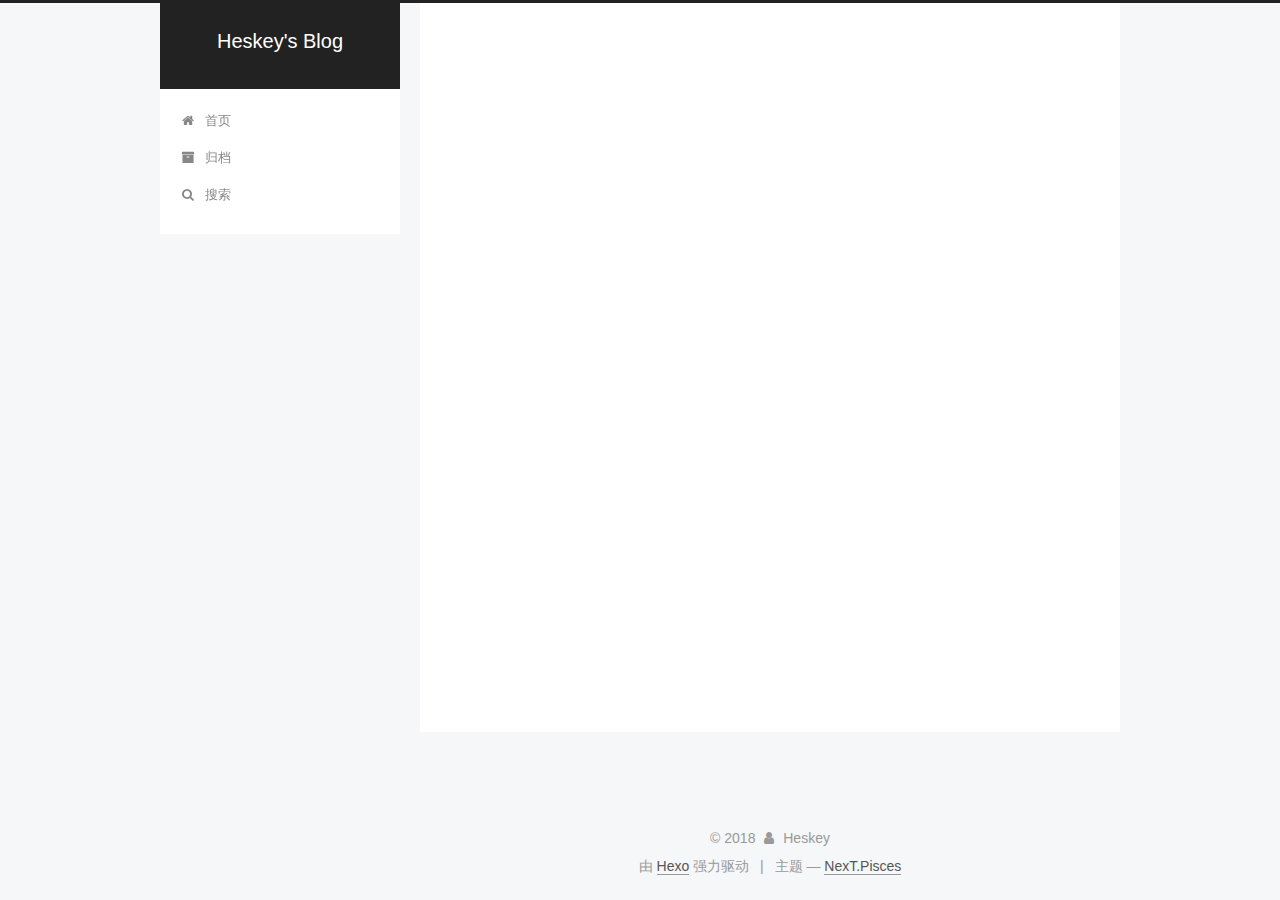
==== commit d21e387e: "Site updated: 2018-02-17 15:15:00" ====
--- a/index.html
+++ b/index.html
@@ -81,7 +81,7 @@
 
 <meta property="og:type" content="website">
 <meta property="og:title" content="Heskey&#39;s Blog">
-<meta property="og:url" content="http://yoursite.com/index.html">
+<meta property="og:url" content="http://spongebob.pw/index.html">
 <meta property="og:site_name" content="Heskey&#39;s Blog">
 <meta property="og:locale" content="zh-Hans">
 <meta name="twitter:card" content="summary">
@@ -115,7 +115,7 @@
 
 
 
-  <link rel="canonical" href="http://yoursite.com/"/>
+  <link rel="canonical" href="http://spongebob.pw/"/>
 
 
 
@@ -267,7 +267,7 @@
   
   
   <div class="post-block">
-    <link itemprop="mainEntityOfPage" href="http://yoursite.com/2018/02/17/Heskey/">
+    <link itemprop="mainEntityOfPage" href="http://spongebob.pw/2018/02/17/Heskey/">
 
     <span hidden itemprop="author" itemscope itemtype="http://schema.org/Person">
       <meta itemprop="name" content="Heskey">
@@ -394,7 +394,7 @@
   
   
   <div class="post-block">
-    <link itemprop="mainEntityOfPage" href="http://yoursite.com/2018/02/17/hello-world/">
+    <link itemprop="mainEntityOfPage" href="http://spongebob.pw/2018/02/17/hello-world/">
 
     <span hidden itemprop="author" itemscope itemtype="http://schema.org/Person">
       <meta itemprop="name" content="Heskey">
--- a/css/main.css
+++ b/css/main.css
@@ -1888,7 +1888,7 @@
   width: 4px;
   height: 4px;
   border-radius: 50%;
-  background: #e2c178;
+  background: #65ffff;
 }
 .links-of-blogroll {
   font-size: 13px;
